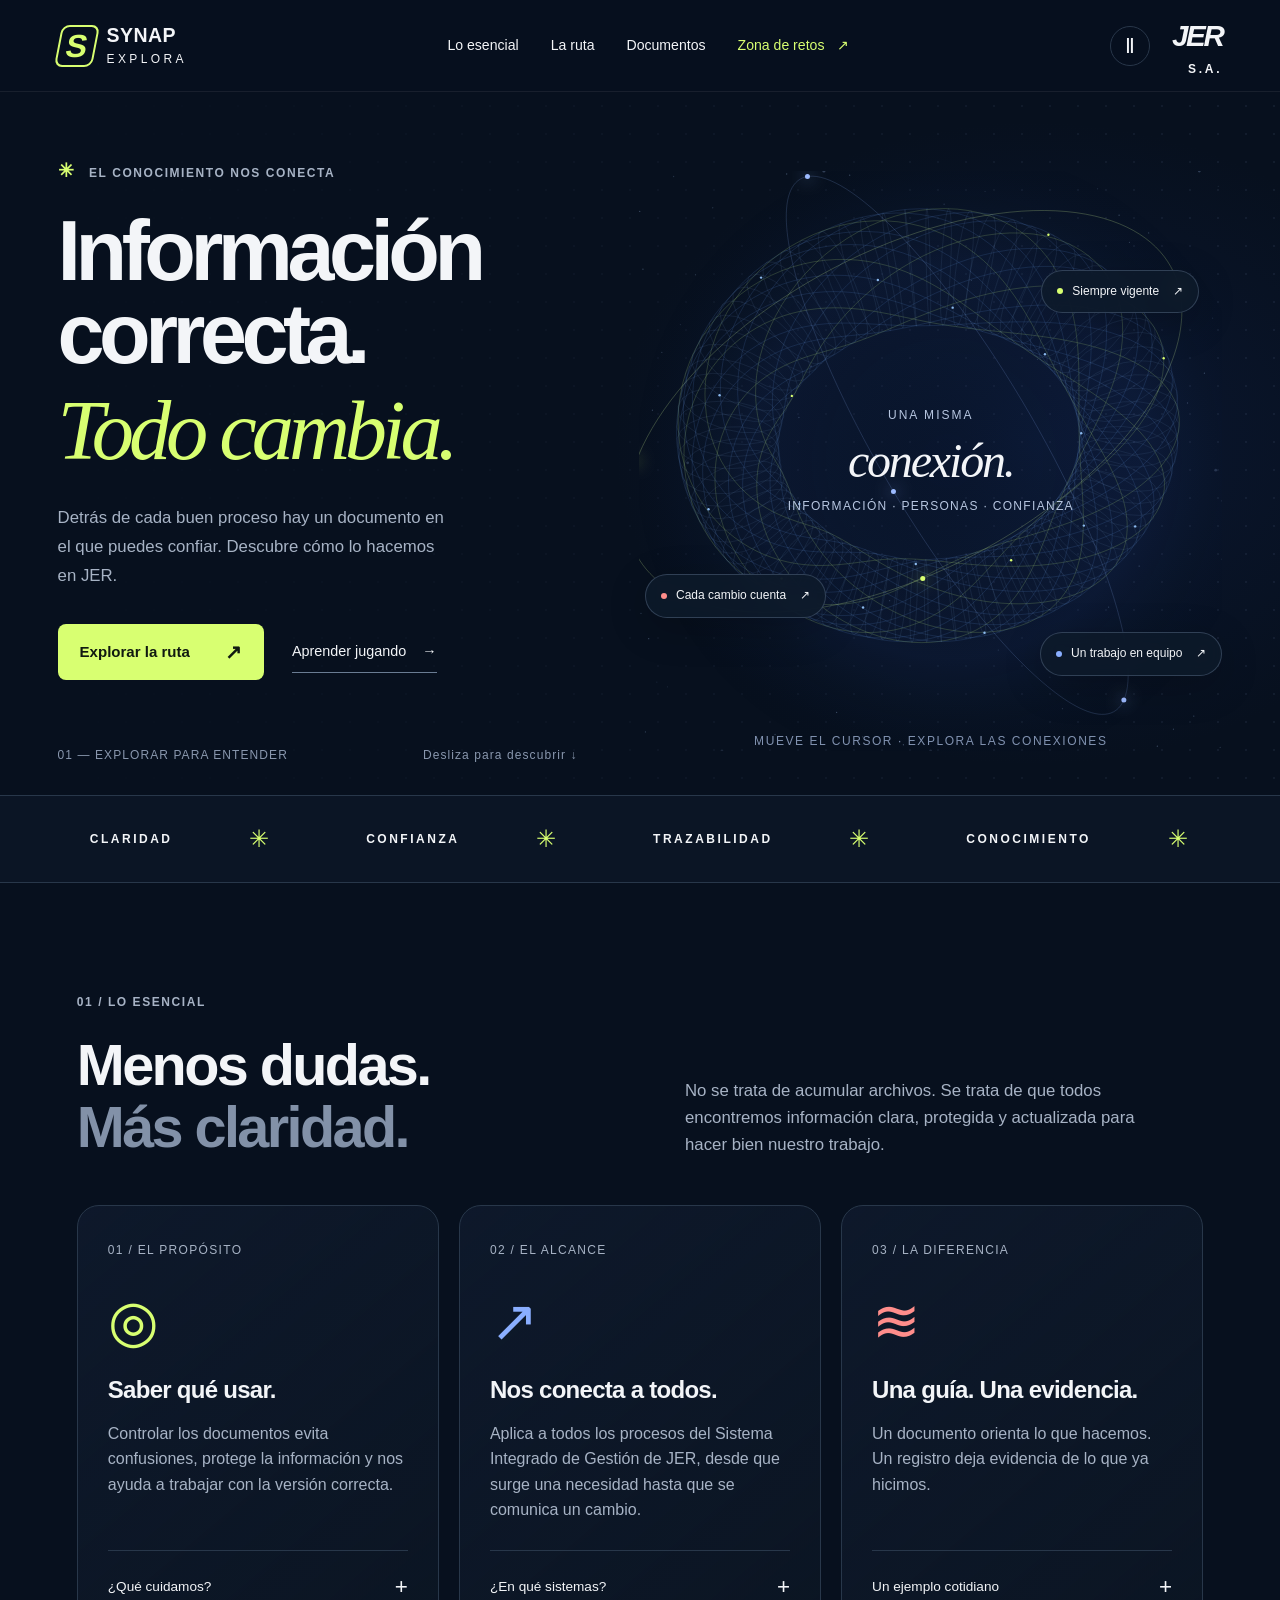
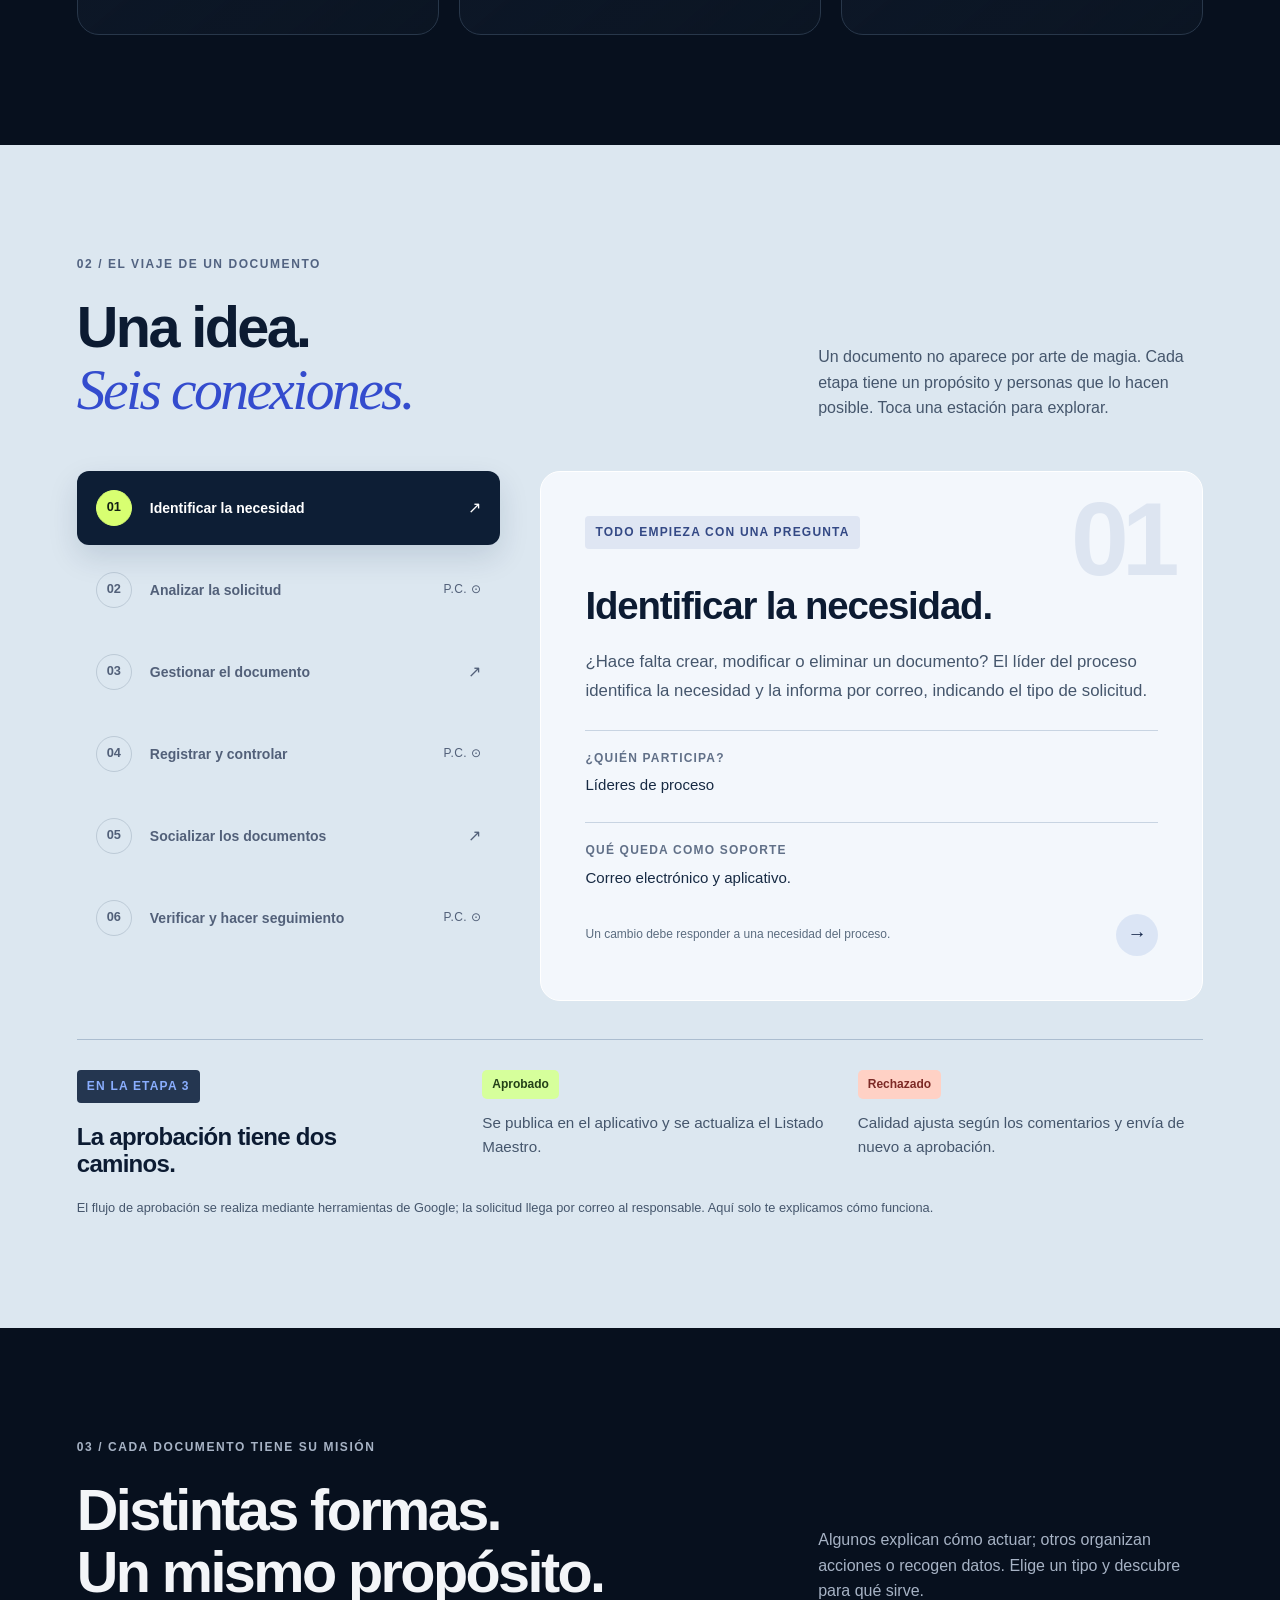
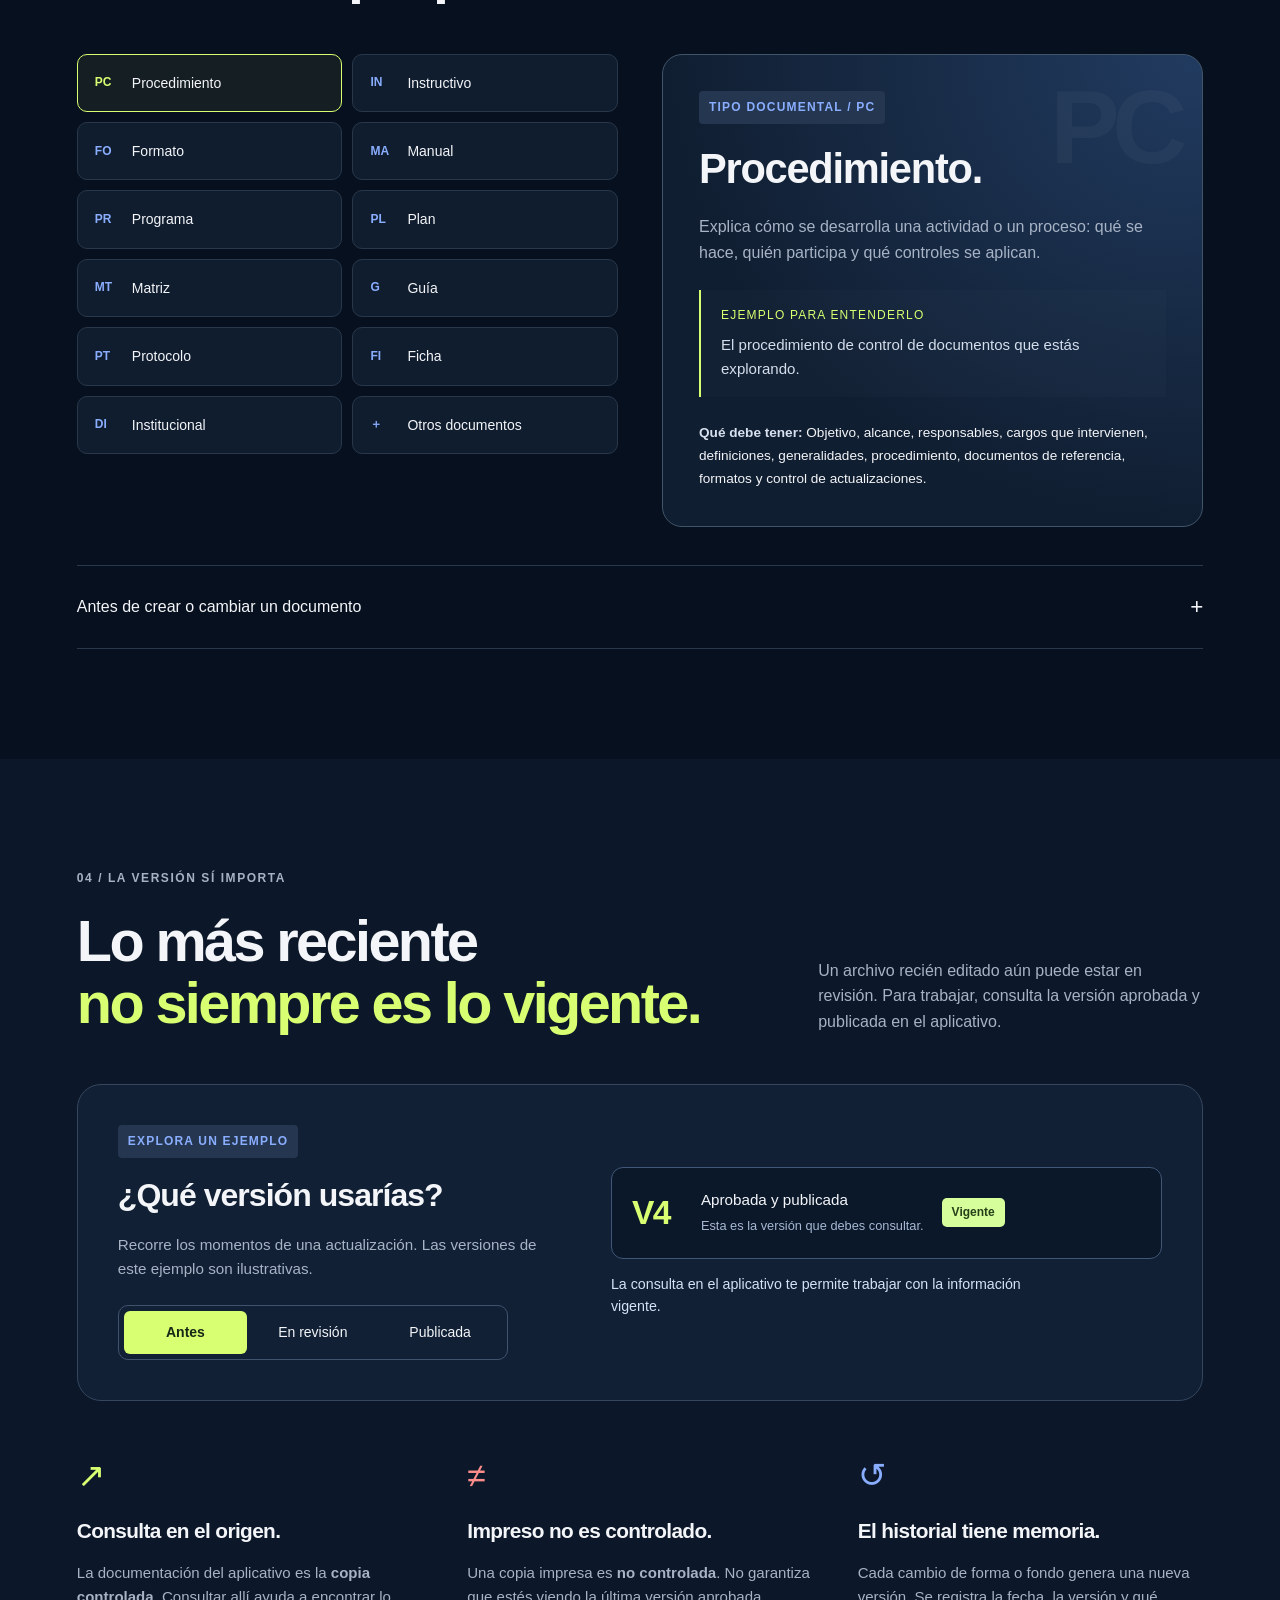
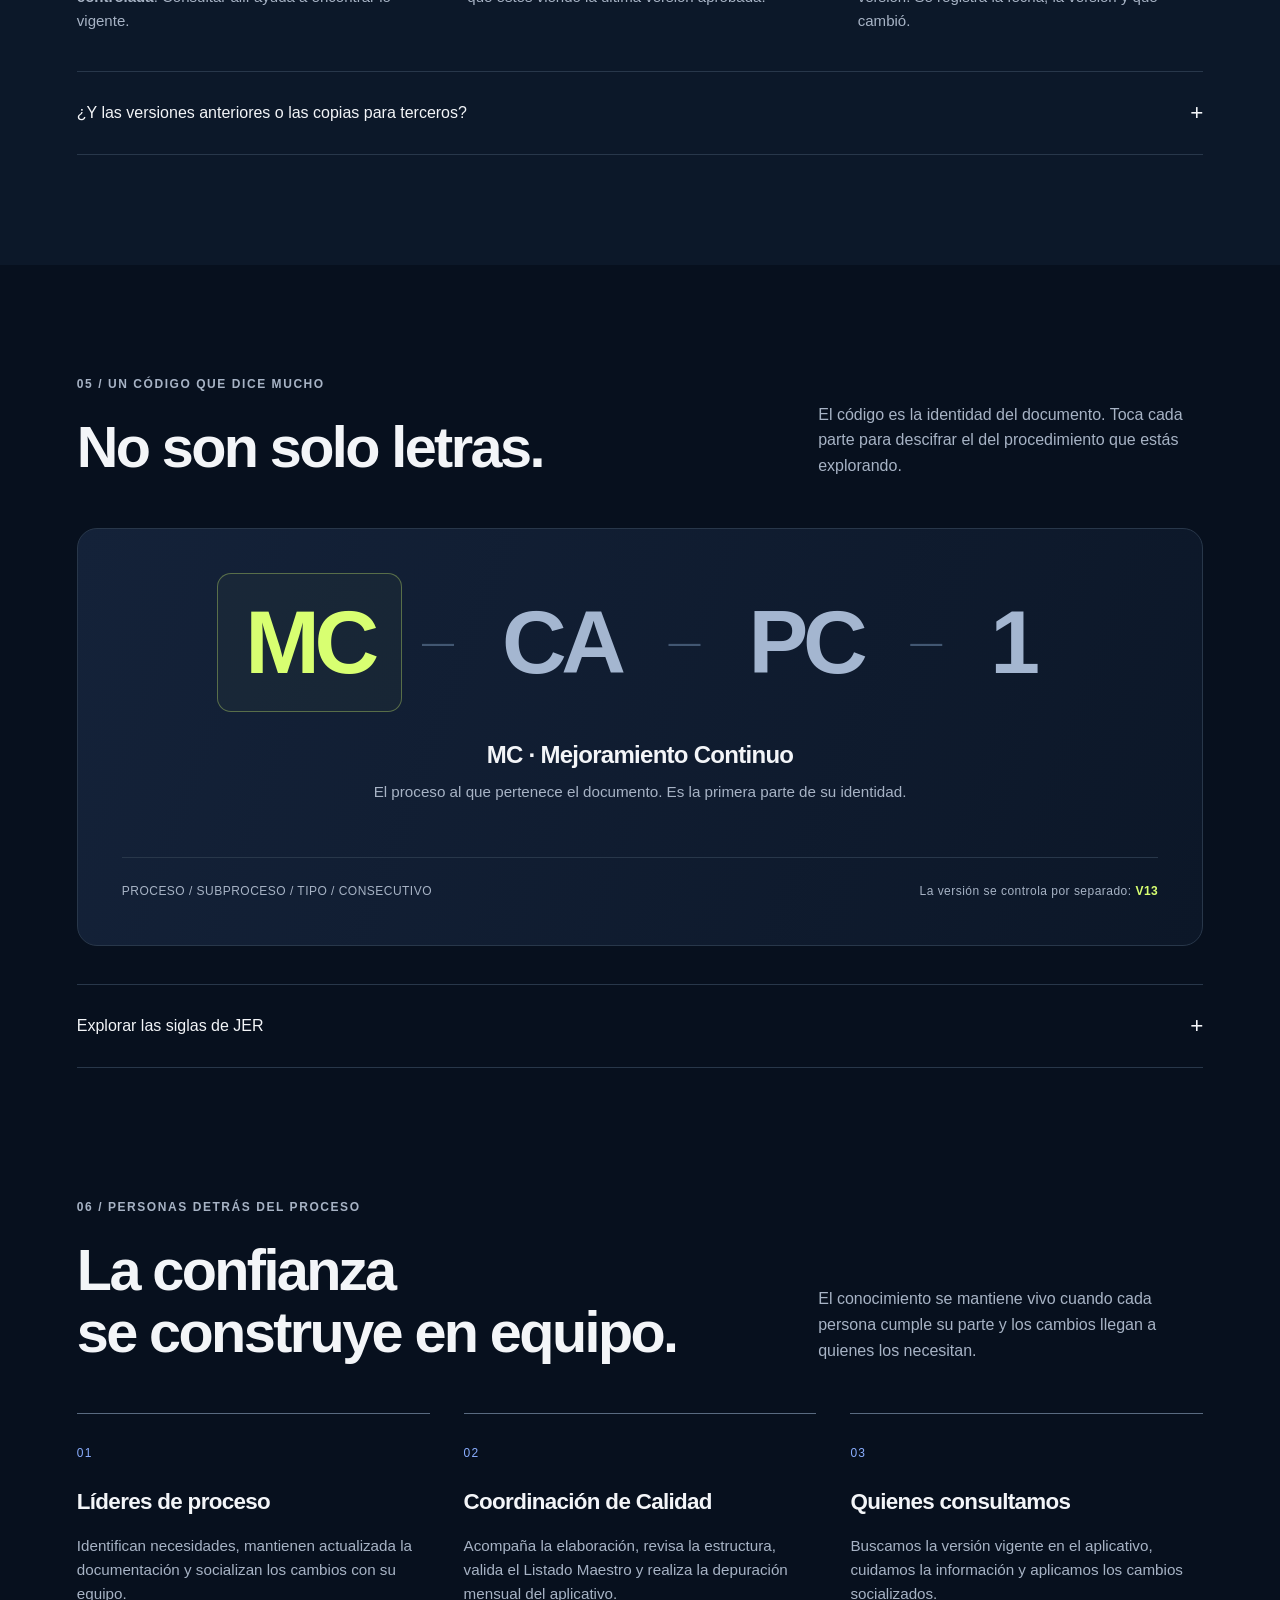
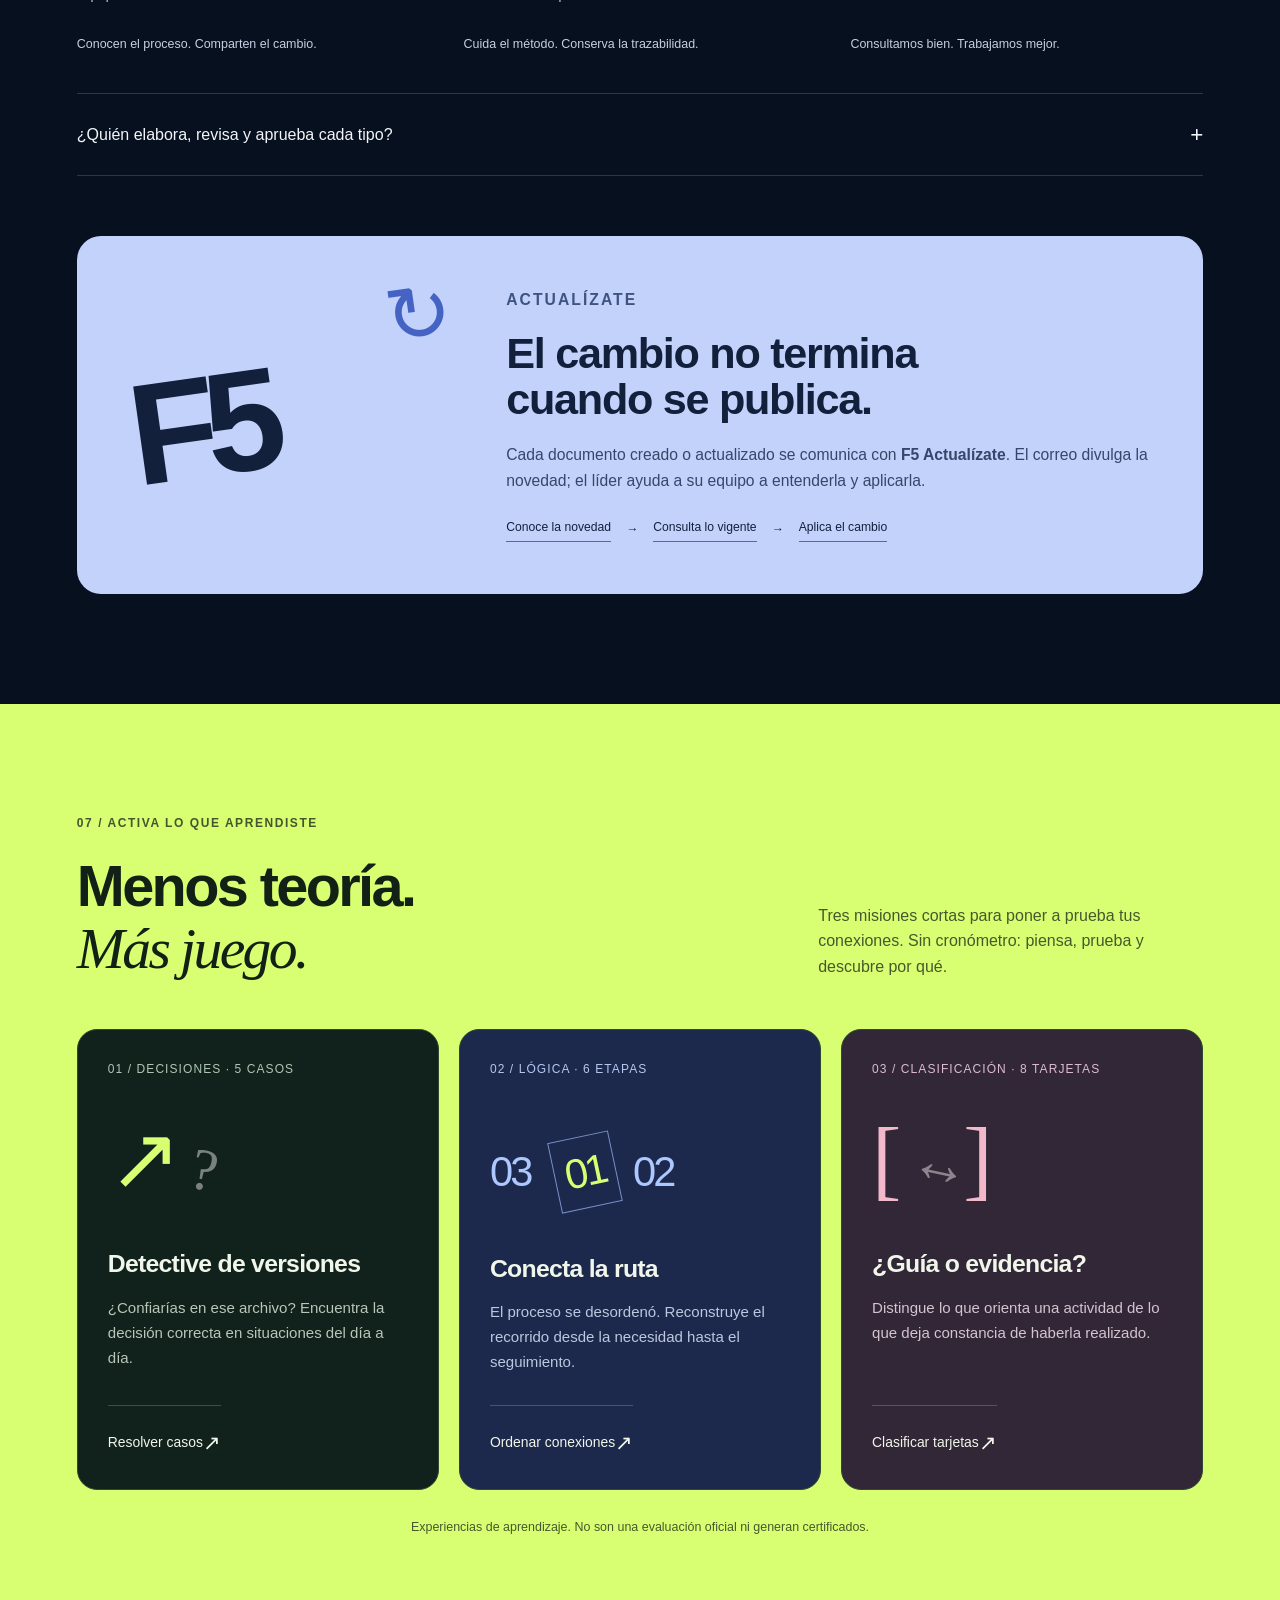
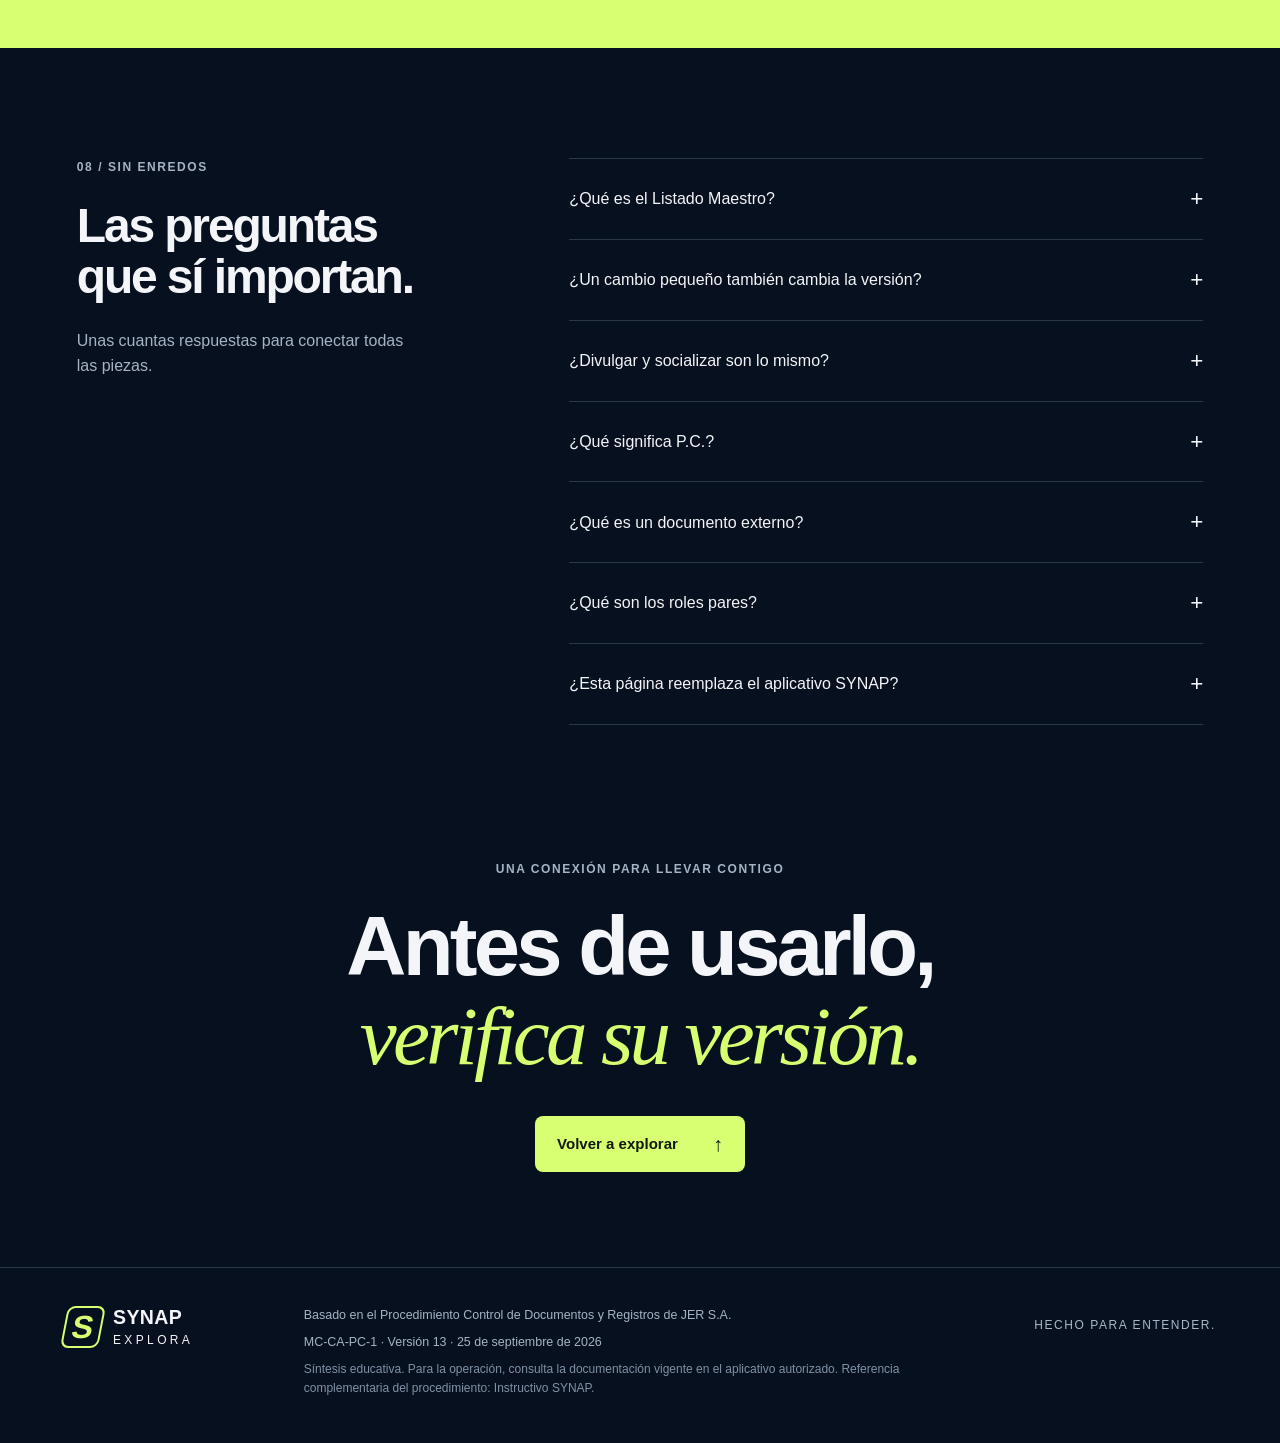
==== index.html @ bc0c5a50 "Add files via upload" ====
<!doctype html>
<html lang="es">
<head>
<meta charset="utf-8"><meta name="viewport" content="width=device-width,initial-scale=1">
<title>SYNAP Explora · El conocimiento nos conecta</title>
<meta name="description" content="Descubre cómo JER cuida sus documentos: una experiencia interactiva con la ruta documental, ejemplos y retos para aprender jugando.">
<meta name="theme-color" content="#07101e">
<link rel="icon" href="data:image/svg+xml,%3Csvg xmlns='http://www.w3.org/2000/svg' viewBox='0 0 64 64'%3E%3Crect width='64' height='64' rx='16' fill='%2307101e'/%3E%3Cpath d='M45 18H25l-8 14h22L29 47H16' fill='none' stroke='%23d8ff71' stroke-width='7'/%3E%3C/svg%3E">
<link rel="stylesheet" href="assets/style.css">
<script defer src="assets/content.js"></script><script defer src="assets/app.js"></script>
</head>
<body>
<a class="skip" href="#esencial">Saltar al contenido</a>
<div class="reading-progress" aria-hidden="true"><i id="read-progress"></i></div>
<header class="header"><a class="brand" href="#inicio" aria-label="SYNAP Explora, inicio"><span class="brand-symbol">S</span><span>SYNAP<span class="brand-sub">EXPLORA</span></span></a>
<nav id="main-nav" aria-label="Navegación principal"><a href="#esencial">Lo esencial</a><a href="#ruta">La ruta</a><a href="#documentos">Documentos</a><a href="#retos">Zona de retos <span>↗</span></a></nav>
<div class="header-actions"><button id="motion-toggle" class="icon-button" aria-pressed="false" aria-label="Pausar animaciones" title="Pausar animaciones">Ⅱ</button><button class="menu-button" id="menu-toggle" aria-expanded="false" aria-controls="main-nav">Menú <span>☰</span></button><span class="jer-word">JER<span>S.A.</span></span></div></header>
<main>
<section class="hero" id="inicio" aria-labelledby="hero-title">
<div class="hero-noise" aria-hidden="true"></div>
<div class="hero-copy"><p class="eyebrow"><span class="tiny-cross">✳</span> EL CONOCIMIENTO NOS CONECTA</p>
<h1 id="hero-title">Información<br>correcta.<br><span>Todo cambia.</span></h1>
<p class="hero-description">Detrás de cada buen proceso hay un documento en el que puedes confiar. Descubre cómo lo hacemos en JER.</p>
<div class="hero-buttons"><a class="button lime" href="#ruta">Explorar la ruta <span>↗</span></a><a class="text-link" href="#retos">Aprender jugando <span>→</span></a></div>
<div class="hero-footnote"><span>01 — EXPLORAR PARA ENTENDER</span><span>Desliza para descubrir ↓</span></div></div>
<div class="universe" id="universe"><canvas id="universe-canvas" aria-hidden="true"></canvas><div class="universe-center" aria-hidden="true"><span>UNA MISMA</span><strong>conexión.</strong><span>INFORMACIÓN · PERSONAS · CONFIANZA</span></div><a class="orb-label orb-one" href="#reglas"><span class="orb-dot"></span>Siempre vigente <span>↗</span></a><a class="orb-label orb-two" href="#ruta"><span class="orb-dot coral"></span>Cada cambio cuenta <span>↗</span></a><a class="orb-label orb-three" href="#roles"><span class="orb-dot blue"></span>Un trabajo en equipo <span>↗</span></a><p class="universe-hint">MUEVE EL CURSOR · EXPLORA LAS CONEXIONES</p></div>
</section>
<div class="principles-strip"><span>CLARIDAD <b>✳</b></span><span>CONFIANZA <b>✳</b></span><span>TRAZABILIDAD <b>✳</b></span><span>CONOCIMIENTO <b>✳</b></span></div>
<section id="esencial" class="section essential">
<div class="section-heading reveal"><p class="eyebrow">01 / LO ESENCIAL</p><h2>Menos dudas.<br><span class="muted">Más claridad.</span></h2><p>No se trata de acumular archivos. Se trata de que todos encontremos información clara, protegida y actualizada para hacer bien nuestro trabajo.</p></div>
<div class="essential-grid">
<article class="info-card reveal"><span class="card-index">01 / EL PROPÓSITO</span><div class="line-icon" aria-hidden="true">◎</div><h3>Saber qué usar.</h3><p>Controlar los documentos evita confusiones, protege la información y nos ayuda a trabajar con la versión correcta.</p><details><summary>¿Qué cuidamos? <span>+</span></summary><p>Que los documentos sean legibles, identificables y estén disponibles para quien los necesita. También su integridad y confidencialidad.</p></details></article>
<article class="info-card reveal"><span class="card-index">02 / EL ALCANCE</span><div class="line-icon blue-text" aria-hidden="true">↗</div><h3>Nos conecta a todos.</h3><p>Aplica a todos los procesos del Sistema Integrado de Gestión de JER, desde que surge una necesidad hasta que se comunica un cambio.</p><details><summary>¿En qué sistemas? <span>+</span></summary><p>Calidad, Seguridad y Salud en el Trabajo, Ambiental, SIGE y LAFT. Los documentos internos y externos también requieren control.</p></details></article>
<article class="info-card reveal"><span class="card-index">03 / LA DIFERENCIA</span><div class="line-icon coral-text" aria-hidden="true">≋</div><h3>Una guía. Una evidencia.</h3><p>Un documento orienta lo que hacemos. Un registro deja evidencia de lo que ya hicimos.</p><details><summary>Un ejemplo cotidiano <span>+</span></summary><p>Un formato de asistencia vacío permite registrar datos. Una vez diligenciado, se convierte en un registro de quiénes participaron.</p></details></article>
</div></section>
<section id="ruta" class="section route-section">
<div class="section-top reveal"><div><p class="eyebrow">02 / EL VIAJE DE UN DOCUMENTO</p><h2>Una idea.<br><em>Seis conexiones.</em></h2></div><p>Un documento no aparece por arte de magia. Cada etapa tiene un propósito y personas que lo hacen posible. Toca una estación para explorar.</p></div>
<div class="route-layout reveal"><div class="route-stations" id="route-stations" role="tablist" aria-label="Etapas de la ruta documental" aria-orientation="vertical"></div><article class="route-detail" id="route-detail" role="tabpanel" tabindex="0"></article></div>
<div class="approval-note reveal"><span class="small-tag">EN LA ETAPA 3</span><h3>La aprobación tiene dos caminos.</h3><div class="approval-columns"><div><span class="status good">Aprobado</span><p>Se publica en el aplicativo y se actualiza el Listado Maestro.</p></div><div><span class="status warm">Rechazado</span><p>Calidad ajusta según los comentarios y envía de nuevo a aprobación.</p></div></div><p class="fineprint">El flujo de aprobación se realiza mediante herramientas de Google; la solicitud llega por correo al responsable. Aquí solo te explicamos cómo funciona.</p></div>
</section>
<section id="documentos" class="section types-section">
<div class="section-top reveal"><div><p class="eyebrow">03 / CADA DOCUMENTO TIENE SU MISIÓN</p><h2>Distintas formas.<br>Un mismo propósito.</h2></div><p>Algunos explican cómo actuar; otros organizan acciones o recogen datos. Elige un tipo y descubre para qué sirve.</p></div>
<div class="type-explorer reveal"><div class="type-tabs" id="type-tabs" role="tablist" aria-label="Tipos de documentos"></div><article class="type-content" id="type-content" role="tabpanel" tabindex="0"></article></div>
<details class="wide-details reveal"><summary>Antes de crear o cambiar un documento <span>+</span></summary><div class="details-grid"><div><h3>¿Hay una necesidad real?</h3><p>Puede surgir de auditorías, autogestión, problemas repetitivos, cambios legales, rediseños de procesos o propuestas de los responsables.</p></div><div><h3>Que aporte y se entienda.</h3><p>Debe apoyar la misión de JER, aportar valor y evitar duplicar información. Se usa la plantilla vigente, lenguaje claro, estilo uniforme y redacción impersonal en tercera persona.</p></div></div></details>
</section>
<section id="reglas" class="section rules-section">
<div class="section-top reveal"><div><p class="eyebrow">04 / LA VERSIÓN SÍ IMPORTA</p><h2>Lo más reciente<br><span class="lime-text">no siempre es lo vigente.</span></h2></div><p>Un archivo recién editado aún puede estar en revisión. Para trabajar, consulta la versión aprobada y publicada en el aplicativo.</p></div>
<div class="version-playground reveal"><div><span class="small-tag">EXPLORA UN EJEMPLO</span><h3>¿Qué versión usarías?</h3><p>Recorre los momentos de una actualización. Las versiones de este ejemplo son ilustrativas.</p><div class="segmented" role="group" aria-label="Momentos de una actualización"><button data-version="0" aria-pressed="true">Antes</button><button data-version="1" aria-pressed="false">En revisión</button><button data-version="2" aria-pressed="false">Publicada</button></div></div><div id="version-scene" class="version-scene" aria-live="polite"></div></div>
<div class="rule-cards reveal"><article><span class="rule-symbol lime-text">↗</span><h3>Consulta en el origen.</h3><p>La documentación del aplicativo es la <strong>copia controlada</strong>. Consultar allí ayuda a encontrar lo vigente.</p></article><article><span class="rule-symbol coral-text">≠</span><h3>Impreso no es controlado.</h3><p>Una copia impresa es <strong>no controlada</strong>. No garantiza que estés viendo la última versión aprobada.</p></article><article><span class="rule-symbol blue-text">↺</span><h3>El historial tiene memoria.</h3><p>Cada cambio de forma o fondo genera una nueva versión. Se registra la fecha, la versión y qué cambió.</p></article></div>
<details class="wide-details reveal"><summary>¿Y las versiones anteriores o las copias para terceros? <span>+</span></summary><div class="details-grid"><div><h3>Conservar no significa usar.</h3><p>Las versiones obsoletas se retiran de la consulta habitual. El procedimiento contempla su archivo para consulta histórica o su eliminación del SIGE según corresponda; no deben usarse para ejecutar actividades.</p></div><div><h3>La información también se protege.</h3><p>Se debe evitar guardar copias sueltas o reenviarlas por correo. La entrega de copias impresas a terceros requiere autorización de la Dirección Administrativa y/o Gerencia y un soporte escrito o por correo.</p></div></div></details>
</section>
<section class="section code-section" id="codigo"><div class="section-top reveal"><div><p class="eyebrow">05 / UN CÓDIGO QUE DICE MUCHO</p><h2>No son solo letras.</h2></div><p>El código es la identidad del documento. Toca cada parte para descifrar el del procedimiento que estás explorando.</p></div><div class="code-decoder reveal"><div class="code-parts" role="group" aria-label="Partes del código MC-CA-PC-1"><button data-code="0" aria-pressed="true">MC</button><span>—</span><button data-code="1" aria-pressed="false">CA</button><span>—</span><button data-code="2" aria-pressed="false">PC</button><span>—</span><button data-code="3" aria-pressed="false">1</button></div><div id="code-explanation" aria-live="polite"></div><div class="code-bottom"><span>PROCESO / SUBPROCESO / TIPO / CONSECUTIVO</span><span>La versión se controla por separado: <b>V13</b></span></div></div><details class="wide-details reveal"><summary>Explorar las siglas de JER <span>+</span></summary><div id="acronyms" class="acronym-grid"></div></details></section>
<section id="roles" class="section people-section"><div class="section-top reveal"><div><p class="eyebrow">06 / PERSONAS DETRÁS DEL PROCESO</p><h2>La confianza<br>se construye en equipo.</h2></div><p>El conocimiento se mantiene vivo cuando cada persona cumple su parte y los cambios llegan a quienes los necesitan.</p></div><div class="people-grid reveal"><article><span class="role-number">01</span><h3>Líderes de proceso</h3><p>Identifican necesidades, mantienen actualizada la documentación y socializan los cambios con su equipo.</p><span class="role-line">Conocen el proceso. Comparten el cambio.</span></article><article><span class="role-number">02</span><h3>Coordinación de Calidad</h3><p>Acompaña la elaboración, revisa la estructura, valida el Listado Maestro y realiza la depuración mensual del aplicativo.</p><span class="role-line">Cuida el método. Conserva la trazabilidad.</span></article><article><span class="role-number">03</span><h3>Quienes consultamos</h3><p>Buscamos la versión vigente en el aplicativo, cuidamos la información y aplicamos los cambios socializados.</p><span class="role-line">Consultamos bien. Trabajamos mejor.</span></article></div><details class="wide-details reveal"><summary>¿Quién elabora, revisa y aprueba cada tipo? <span>+</span></summary><div class="table-wrap"><table><caption>Resumen del Anexo 1 del procedimiento V13</caption><thead><tr><th>Documentos</th><th>Elabora</th><th>Revisa</th><th>Aprueba</th></tr></thead><tbody><tr><th>Institucionales y políticas</th><td>Gerencia / Directores</td><td>Directores / Coordinación de Calidad</td><td>Gerente Regional / Representante Legal</td></tr><tr><th>Manuales</th><td>Responsables del proceso / Perfiles asistenciales / Coordinaciones</td><td>Coordinación de Calidad</td><td>Director del proceso</td></tr><tr><th>Procedimientos, programas, instructivos, matrices, planes, guías, fichas y formatos</th><td>Responsables del proceso / Perfiles asistenciales / Coordinaciones</td><td>Coordinación de Calidad</td><td>Directores / Coordinaciones</td></tr></tbody></table></div></details>
<div class="f5-panel reveal"><div class="f5-mark" aria-hidden="true">F5<span>↻</span></div><div><p class="eyebrow">ACTUALÍZATE</p><h3>El cambio no termina<br>cuando se publica.</h3><p>Cada documento creado o actualizado se comunica con <strong>F5 Actualízate</strong>. El correo divulga la novedad; el líder ayuda a su equipo a entenderla y aplicarla.</p><div class="f5-steps"><span>Conoce la novedad</span><b>→</b><span>Consulta lo vigente</span><b>→</b><span>Aplica el cambio</span></div></div></div></section>
<section id="retos" class="section games-section"><div class="section-top reveal"><div><p class="eyebrow">07 / ACTIVA LO QUE APRENDISTE</p><h2>Menos teoría.<br><em>Más juego.</em></h2></div><p>Tres misiones cortas para poner a prueba tus conexiones. Sin cronómetro: piensa, prueba y descubre por qué.</p></div><div class="games-grid reveal"><button class="game-card" data-game="cases"><span class="game-meta">01 / DECISIONES · 5 CASOS</span><div class="game-glyph" aria-hidden="true">↗<span>?</span></div><h3>Detective de versiones</h3><p>¿Confiarías en ese archivo? Encuentra la decisión correcta en situaciones del día a día.</p><span class="game-cta">Resolver casos <b>↗</b></span></button><button class="game-card" data-game="order"><span class="game-meta">02 / LÓGICA · 6 ETAPAS</span><div class="game-glyph order-glyph" aria-hidden="true">03 <span>01</span> 02</div><h3>Conecta la ruta</h3><p>El proceso se desordenó. Reconstruye el recorrido desde la necesidad hasta el seguimiento.</p><span class="game-cta">Ordenar conexiones <b>↗</b></span></button><button class="game-card" data-game="sort"><span class="game-meta">03 / CLASIFICACIÓN · 8 TARJETAS</span><div class="game-glyph" aria-hidden="true">[<span>↔</span>]</div><h3>¿Guía o evidencia?</h3><p>Distingue lo que orienta una actividad de lo que deja constancia de haberla realizado.</p><span class="game-cta">Clasificar tarjetas <b>↗</b></span></button></div><p class="game-disclaimer">Experiencias de aprendizaje. No son una evaluación oficial ni generan certificados.</p></section>
<section id="dudas" class="section faq-section"><div class="faq-intro reveal"><p class="eyebrow">08 / SIN ENREDOS</p><h2>Las preguntas<br>que sí importan.</h2><p>Unas cuantas respuestas para conectar todas las piezas.</p></div><div class="faq-list reveal"><details><summary>¿Qué es el Listado Maestro? <span>+</span></summary><p>Es el registro oficial que permite identificar y controlar los documentos internos y externos. Ayuda a comprobar que estén vigentes, disponibles y protegidos. El formato asociado es MC-CA-FO-1, Listado Maestro de Documentos Internos.</p></details><details><summary>¿Un cambio pequeño también cambia la versión? <span>+</span></summary><p>Sí. El procedimiento contempla cualquier modificación de forma o fondo, incluidos objetivo, alcance, actividades, políticas, normativa y documentos o registros asociados. Los cambios deben quedar en el historial.</p></details><details><summary>¿Divulgar y socializar son lo mismo? <span>+</span></summary><p>Divulgar es hacer llegar la información. Socializar es interactuar para que las personas la comprendan, la apropien y la apliquen. El correo F5 informa; la socialización permite entender el cambio.</p></details><details><summary>¿Qué significa P.C.? <span>+</span></summary><p>En la ruta significa punto de control: una etapa donde se aplican medidas para prevenir o reducir riesgos. En un código documental, las letras PC identifican el tipo Procedimiento. El contexto hace la diferencia.</p></details><details><summary>¿Qué es un documento externo? <span>+</span></summary><p>Es información que proviene, por ejemplo, de clientes, proveedores u organismos de normalización e investigación y que aplica al sistema de gestión. También necesita identificación y control.</p></details><details><summary>¿Qué son los roles pares? <span>+</span></summary><p>Son cargos que pueden asumir responsabilidades durante una ausencia temporal o incidental del responsable, porque previamente han recibido capacitación y entrenamiento.</p></details><details><summary>¿Esta página reemplaza el aplicativo SYNAP? <span>+</span></summary><p>No. Es una experiencia informativa del procedimiento. La consulta de documentos oficiales vigentes y las gestiones se realizan en el aplicativo autorizado de la empresa.</p></details></div></section>
<section class="closing section reveal"><p class="eyebrow">UNA CONEXIÓN PARA LLEVAR CONTIGO</p><h2>Antes de usarlo,<br><span>verifica su versión.</span></h2><a class="button lime" href="#inicio">Volver a explorar <span>↑</span></a></section>
</main>
<footer><a class="brand" href="#inicio"><span class="brand-symbol">S</span><span>SYNAP<span class="brand-sub">EXPLORA</span></span></a><div><p>Basado en el Procedimiento Control de Documentos y Registros de JER S.A.</p><p>MC-CA-PC-1 · Versión 13 · 25 de septiembre de 2026</p><p class="fineprint">Síntesis educativa. Para la operación, consulta la documentación vigente en el aplicativo autorizado. Referencia complementaria del procedimiento: Instructivo SYNAP.</p></div><span class="footer-label">HECHO PARA ENTENDER.</span></footer>
<dialog id="game-dialog" aria-labelledby="game-title"><div class="dialog-top"><span class="eyebrow">SYNAP / ZONA DE RETOS</span><button id="close-game" class="icon-button" aria-label="Cerrar juego">×</button></div><div id="game-content"></div></dialog>
<div id="confetti" aria-hidden="true"></div>
<noscript><div class="noscript">Activa JavaScript para explorar las etapas, los tipos documentales y los juegos. El resto del contenido informativo está disponible en esta página.</div></noscript>
</body></html>
---- assets/style.css ----
:root{--bg:#07101e;--panel:#0e1a2c;--panel2:#132138;--line:#28374a;--text:#f3f5f8;--muted:#a7b3c5;--lime:#d8ff71;--blue:#8aaeff;--coral:#ff8d8b;--radius:22px;font-family:Arial,Helvetica,sans-serif;color-scheme:dark;font-size:16px}*{box-sizing:border-box}html{scroll-behavior:smooth;scroll-padding-top:110px}body{margin:0;background:var(--bg);color:var(--text);line-height:1.6}body.modal-open{overflow:hidden}button,a,input{touch-action:manipulation}button,a,summary{-webkit-tap-highlight-color:transparent}a{color:inherit;text-decoration:none}button{font:inherit;color:inherit;cursor:pointer}button:disabled{cursor:default}button{border:0}a:focus-visible,button:focus-visible,summary:focus-visible,[tabindex]:focus-visible{outline:3px solid var(--lime);outline-offset:5px}p,h1,h2,h3{margin:0}p{color:var(--muted)}h1,h2,h3{line-height:1.07;letter-spacing:-.045em;font-weight:650}h2{font-size:clamp(2.4rem,4.5vw,4.65rem)}h3{font-size:1.5rem;letter-spacing:-.03em}em{font-family:Georgia,serif;font-weight:400}::selection{background:var(--lime);color:var(--bg)}.skip{position:fixed;top:-100px;left:20px;background:var(--lime);color:var(--bg);padding:12px 24px;z-index:200}.skip:focus{top:20px}.reading-progress{position:fixed;top:0;left:0;height:3px;width:100%;z-index:100;background:transparent}.reading-progress i{display:block;background:var(--lime);height:100%;width:0}.header{position:sticky;top:0;z-index:50;display:flex;align-items:center;justify-content:space-between;height:92px;padding:0 4.5%;border-bottom:1px solid #ffffff12;background:#07101eee;backdrop-filter:blur(18px);gap:28px}.brand{display:flex;gap:11px;align-items:center;font-size:1.22rem;font-weight:800;line-height:1;letter-spacing:.02em}.brand-symbol{width:38px;height:42px;display:grid;place-items:center;font-weight:900;font-size:2rem;transform:skew(-11deg);color:var(--lime);border:2px solid var(--lime);border-radius:8px}.brand-sub{display:block;font-size:.75rem;font-weight:500;letter-spacing:.28em;margin-top:7px}.header nav{display:flex;gap:32px;font-size:.88rem}.header nav a{padding:10px 0;position:relative;white-space:nowrap}.header nav a:after{content:'';position:absolute;bottom:3px;left:0;width:0;height:1px;background:var(--lime);transition:width .25s}.header nav a:hover:after{width:100%}.header nav a:last-child{color:var(--lime)}.header nav a span{margin-left:9px}.header-actions{display:flex;gap:22px;align-items:center}.icon-button{width:40px;height:40px;border-radius:50%;border:1px solid var(--line);background:transparent;font-size:1.25rem;display:grid;place-items:center}.icon-button:hover{background:var(--panel2)}.jer-word{font-weight:900;font-style:italic;font-size:1.85rem;letter-spacing:-.08em}.jer-word span{display:block;font-size:.75rem;letter-spacing:.23em;text-align:right;font-style:normal}.menu-button{display:none;background:transparent}.hero{min-height:690px;position:relative;display:grid;grid-template-columns:1.05fr 1fr;align-items:center;overflow:hidden;padding:65px 4.5% 30px;isolation:isolate}.hero:before{content:'';position:absolute;right:-10%;top:0;width:65%;height:100%;background:radial-gradient(ellipse at 55% 50%,#152b6744,transparent 65%);z-index:-1}.hero-noise{position:absolute;inset:0;opacity:.13;background-image:radial-gradient(#607296 1px,transparent 1px);background-size:28px 28px;mask-image:linear-gradient(90deg,transparent,#000);pointer-events:none}.hero-copy{position:relative;z-index:2;padding-right:8px}.eyebrow{font-size:.75rem;font-weight:700;letter-spacing:.13em;line-height:1.5;color:var(--muted);margin-bottom:24px}.tiny-cross{font-size:1.2rem;color:var(--lime);margin-right:9px}.hero h1{font-size:clamp(3.5rem,6.6vw,7rem);line-height:.99;letter-spacing:-.065em}.hero h1>span{display:block;color:var(--lime);font-family:Georgia,serif;font-weight:400;font-style:italic;letter-spacing:-.06em;margin-top:12px}.hero-description{max-width:390px;margin-top:30px;font-size:1.05rem;line-height:1.75}.hero-buttons{display:flex;gap:28px;align-items:center;margin-top:33px}.button{padding:16px 22px;display:inline-flex;gap:35px;justify-content:space-between;align-items:center;font-size:.94rem;border-radius:8px;font-weight:700;transition:transform .25s,background .25s}.button:hover{transform:translateY(-3px)}.lime{background:var(--lime);color:#101910}.button span{font-size:1.25rem;line-height:1}.text-link{font-size:.9rem;border-bottom:1px solid #6a7c93;padding:9px 0}.text-link span{margin-left:12px}.hero-footnote{display:flex;justify-content:space-between;gap:20px;font-size:.75rem;letter-spacing:.09em;color:#8997ae;margin-top:66px;max-width:520px}.universe{height:580px;position:relative;min-width:0;margin-left:-15px;isolation:isolate}.universe canvas{width:100%;height:100%;display:block;position:absolute;inset:0;z-index:-1}.universe-center{position:absolute;left:50%;top:50%;transform:translate(-50%,-50%);text-align:center;pointer-events:none;white-space:nowrap}.universe-center>span{display:block;color:#b7c6e0;font-size:.75rem;letter-spacing:.17em}.universe-center strong{font-family:Georgia,serif;display:block;font-size:3rem;font-style:italic;font-weight:400;letter-spacing:-.045em;line-height:1.5}.universe-center>span:last-child{font-size:.75rem;letter-spacing:.11em}.orb-label{position:absolute;border:1px solid #52647c88;border-radius:40px;background:#0d1a2add;padding:11px 15px;display:flex;gap:9px;align-items:center;font-size:.75rem;box-shadow:0 10px 40px #0003;animation:float 6s ease-in-out infinite;backdrop-filter:blur(8px);transition:border-color .2s}.orb-label:hover{border-color:var(--lime)}.orb-label>span:last-child{margin-left:5px}.orb-one{top:17%;right:4%}.orb-two{bottom:23%;left:1%;animation-delay:-2s}.orb-three{bottom:13%;right:0;animation-delay:-4s}.orb-dot{width:6px;height:6px;border-radius:50%;background:var(--lime)}.coral{background:var(--coral)}.blue{background:var(--blue)}.universe-hint{position:absolute;bottom:0;width:100%;text-align:center;font-size:.75rem;letter-spacing:.13em;color:#8192b0}.principles-strip{display:flex;justify-content:space-around;gap:30px;padding:24px 4.5%;border-top:1px solid var(--line);border-bottom:1px solid var(--line);background:#0b1525;overflow:hidden}.principles-strip>span{white-space:nowrap;display:flex;align-items:center;gap:clamp(30px,6vw,100px);font-size:.75rem;font-weight:700;letter-spacing:.21em}.principles-strip b{color:var(--lime);font-size:1.5rem;font-weight:400}.section{padding:110px 6%;max-width:1600px;margin:0 auto}.section-heading{display:grid;grid-template-columns:1fr 1fr;gap:0 90px;align-items:end;margin-bottom:46px}.section-heading>.eyebrow{grid-column:1/-1}.section-heading>p:last-child{max-width:490px;font-size:1.05rem}.muted{color:#8291a8}.section-top{display:flex;justify-content:space-between;gap:70px;align-items:end;margin-bottom:50px}.section-top>p{max-width:385px;font-size:1rem}.essential-grid{display:grid;grid-template-columns:repeat(3,1fr);gap:20px}.info-card{padding:30px;border:1px solid var(--line);background:linear-gradient(140deg,#15223977,#0b1523);border-radius:var(--radius);transition:transform .3s,border-color .3s}.info-card:hover{transform:translateY(-6px);border-color:#657a90}.card-index{font-size:.75rem;letter-spacing:.11em;color:var(--muted)}.line-icon{font-size:3.6rem;line-height:1.4;color:var(--lime);margin:20px 0 15px}.info-card h3{margin-bottom:18px}.info-card>p{font-size:1rem;min-height:105px}.info-card details{border-top:1px solid var(--line);margin-top:24px;padding-top:18px}.info-card summary{font-size:.85rem}.info-card details p{font-size:.9rem;padding-top:15px}.blue-text{color:var(--blue)!important}.coral-text{color:var(--coral)!important}.lime-text{color:var(--lime)!important}summary{display:flex;justify-content:space-between;gap:18px;align-items:center;cursor:pointer;list-style:none}summary::-webkit-details-marker{display:none}summary span{font-size:1.4rem;font-weight:400;transition:transform .2s}details[open]>summary span{transform:rotate(45deg)}.route-section{background:#dce7f0;color:#0c1b32;max-width:none}.route-section .section-top,.route-layout,.approval-note{max-width:1408px;margin-left:auto;margin-right:auto}.route-section p{color:#45566c}.route-section h2 em{color:#344cce}.route-section .eyebrow{color:#526381}.route-layout{display:grid;grid-template-columns:.78fr 1.22fr;gap:40px}.route-stations{display:flex;flex-direction:column;gap:8px}.station{width:100%;display:flex;gap:18px;align-items:center;text-align:left;padding:18px;background:transparent;border:1px solid transparent;border-radius:12px;color:#526079;transition:background .2s}.station:hover{background:#cad7e5}.station[aria-selected=true]{background:#0d1e35;color:white;box-shadow:0 12px 30px #0b254822}.station-num{font-size:.8rem;font-weight:700;border:1px solid #8d9daf66;display:grid;place-items:center;width:36px;height:36px;border-radius:50%;flex-shrink:0}.station[aria-selected=true] .station-num{background:var(--lime);color:#132014;border-color:var(--lime)}.station-label{flex:1;font-size:.98rem;font-weight:700}.station .pc-badge{font-size:.75rem;letter-spacing:.04em;white-space:nowrap}.route-detail{border-radius:20px;background:#f3f7fc;padding:44px;display:flex;flex-direction:column;position:relative;overflow:hidden;border:1px solid white;min-height:500px}.route-detail .step-counter{font-size:6.5rem;line-height:1;font-weight:800;letter-spacing:-.07em;color:#dde5f1;position:absolute;top:15px;right:30px}.route-detail .small-tag{position:relative;align-self:start;margin-bottom:36px;background:#dfe6f3;color:#344985}.route-detail h3{font-size:2.4rem;max-width:80%;position:relative;margin-bottom:22px}.route-detail .route-desc{font-size:1.05rem;line-height:1.7;max-width:570px;position:relative}.route-fact{border-top:1px solid #c8d4e2;padding-top:18px;margin-top:25px;display:grid;gap:5px}.route-fact strong{font-size:.75rem;letter-spacing:.1em;text-transform:uppercase;color:#617088}.route-fact p{font-size:.94rem;color:#172a43}.route-foot{display:flex;justify-content:space-between;align-items:center;gap:15px;margin-top:auto;padding-top:24px;font-size:.75rem;color:#5b6c7f}.route-foot button{background:#dbe5f5;color:#14264a;border-radius:50%;width:42px;height:42px;font-size:1.2rem}.small-tag{display:inline-block;font-size:.75rem;letter-spacing:.1em;font-weight:700;border-radius:4px;padding:7px 10px;background:#243650;color:var(--blue)}.approval-note{margin-top:38px;border-top:1px solid #abbdd0;padding-top:30px;display:grid;grid-template-columns:1fr 2fr;gap:20px 45px}.approval-note>.small-tag{justify-self:start;align-self:start;grid-row:1}.approval-note h3{grid-column:1;max-width:260px;line-height:1.15}.approval-columns{grid-column:2;grid-row:1/3;display:grid;grid-template-columns:1fr 1fr;gap:30px}.approval-columns p{font-size:.95rem;margin-top:12px}.status{display:inline-block;padding:5px 10px;font-size:.75rem;border-radius:5px;font-weight:700}.status.good{background:#d6ff9b;color:#244018}.status.warm{background:#ffd1c5;color:#7d2a26}.fineprint{font-size:.8rem;line-height:1.6}.approval-note>.fineprint{grid-column:1/-1}.type-explorer{display:grid;grid-template-columns:1fr 1fr;gap:44px}.type-tabs{display:grid;grid-template-columns:1fr 1fr;gap:10px;align-content:start}.type-tab{background:#101d2f;text-align:left;display:flex;align-items:center;gap:13px;padding:17px;border:1px solid var(--line);border-radius:10px;font-size:.92rem;transition:background .2s,transform .2s}.type-tab:hover{transform:translateY(-2px);background:#192d46}.type-tab span{font-size:.75rem;color:var(--blue);font-weight:700;min-width:24px}.type-tab[aria-selected=true]{border-color:var(--lime);background:#d8ff7110}.type-tab[aria-selected=true] span{color:var(--lime)}.type-content{padding:36px;border:1px solid #41556a;border-radius:20px;background:radial-gradient(ellipse at top right,#213b60,#101e31 70%);min-height:415px;position:relative;overflow:hidden}.type-big{font-size:6.5rem;font-weight:800;line-height:1;color:#ffffff0a;position:absolute;right:22px;top:20px;letter-spacing:-.07em}.type-content h3{font-size:2.6rem;margin:23px 0;position:relative}.type-content p{max-width:460px}.example{margin-top:24px;padding:16px 20px;border-left:2px solid var(--lime);background:#ffffff04}.example span{display:block;font-size:.75rem;letter-spacing:.1em;color:var(--lime);margin-bottom:8px}.example p{color:#d4deed;font-size:.94rem}.type-minimum{font-size:.85rem;line-height:1.7;margin-top:24px}.type-minimum strong{color:#d8e1ef}.wide-details{border-top:1px solid var(--line);border-bottom:1px solid var(--line);padding:23px 0;margin-top:38px}.wide-details>summary{font-size:1rem}.details-grid{display:grid;grid-template-columns:1fr 1fr;gap:40px;margin-top:28px;max-width:1000px}.details-grid h3{font-size:1.12rem;margin-bottom:15px;letter-spacing:-.02em}.details-grid p{font-size:.95rem}.rules-section{background:#0c1829;max-width:none}.rules-section>*{max-width:1408px;margin-left:auto;margin-right:auto}.version-playground{display:grid;grid-template-columns:.88fr 1.12fr;gap:60px;padding:40px;border:1px solid #35465e;border-radius:24px;background:#112035}.version-playground h3{font-size:2rem;margin:20px 0}.version-playground p{font-size:.95rem;max-width:440px}.segmented{display:flex;border:1px solid #40536d;gap:4px;border-radius:10px;padding:5px;max-width:390px;margin-top:24px}.segmented button{border-radius:6px;background:transparent;padding:10px 9px;flex:1;font-size:.8rem;white-space:nowrap}.segmented button[aria-pressed=true]{background:var(--lime);color:#172716;font-weight:700}.version-scene{display:flex;flex-direction:column;justify-content:center;gap:14px}.version-card{display:flex;align-items:center;gap:18px;border:1px solid #415777;border-radius:12px;padding:20px;background:#0b182a;animation:appear .4s ease}.version-card b{font-size:2.1rem;line-height:1;letter-spacing:-.05em;color:var(--lime);min-width:51px}.version-card strong{display:block;font-size:.95rem;font-weight:500}.version-card small{font-size:.8rem;color:#a7b8d3}.version-card.pending b{color:var(--coral)}.version-card.archived b{color:#8798af}.version-scene>p{color:#d4e2f4;font-size:.89rem}.rule-cards{display:grid;grid-template-columns:repeat(3,1fr);gap:45px;margin-top:48px}.rule-cards h3{margin:18px 0;font-size:1.3rem}.rule-cards p{font-size:.94rem}.rule-symbol{font-size:2.1rem}.code-decoder{border:1px solid var(--line);border-radius:20px;padding:44px;background:linear-gradient(110deg,#142239,#0c1728)}.code-parts{display:flex;justify-content:center;align-items:center;gap:20px}.code-parts>span{color:#425772;font-size:2rem}.code-parts button{font-size:clamp(2.5rem,7vw,6.5rem);font-weight:700;letter-spacing:-.06em;line-height:1.3;padding:10px 27px;background:transparent;border-radius:14px;border:1px solid transparent;color:#a4b6d0;transition:color .2s,background .2s,transform .2s}.code-parts button:hover{transform:translateY(-4px)}.code-parts button[aria-pressed=true]{color:var(--lime);border-color:#d8ff7155;background:#d8ff7108}#code-explanation{text-align:center;min-height:115px;margin-top:30px}#code-explanation h3{font-size:1.5rem;margin-bottom:12px}#code-explanation p{max-width:550px;margin:auto;font-size:.95rem}.code-bottom{border-top:1px solid var(--line);padding-top:24px;display:flex;justify-content:space-between;gap:20px;font-size:.75rem;color:var(--muted);letter-spacing:.04em}.code-bottom b{color:var(--lime)}.acronym-grid{display:grid;grid-template-columns:1fr 1fr;gap:40px;padding-top:25px}.acronym-grid h3{font-size:1.15rem;margin-bottom:18px}.acronym-grid dl{margin:0}.acronym-grid dl>div{display:flex;gap:14px;padding:9px 0;border-bottom:1px solid #28374a88;font-size:.87rem}.acronym-grid dt{min-width:40px;color:var(--lime)}.acronym-grid dd{margin:0;color:var(--muted)}.people-section{padding-top:20px}.people-grid{display:grid;grid-template-columns:repeat(3,1fr);gap:34px}.people-grid article{padding-top:25px;border-top:1px solid #596a80}.role-number{font-size:.75rem;letter-spacing:.1em;color:var(--blue)}.people-grid h3{margin:25px 0 20px;font-size:1.4rem}.people-grid p{font-size:.95rem}.role-line{display:block;font-size:.78rem;color:#c4d0e1;margin-top:28px}.table-wrap{overflow-x:auto;margin-top:25px}table{width:100%;border-collapse:collapse;text-align:left;font-size:.88rem;min-width:650px}caption{text-align:left;color:var(--muted);font-size:.8rem;margin-bottom:15px}th,td{border-bottom:1px solid var(--line);padding:16px;vertical-align:top}thead{background:#162640}td{color:var(--muted)}.f5-panel{display:grid;grid-template-columns:1fr 2fr;gap:55px;background:#c3d2fb;color:#12203c;border-radius:24px;padding:52px;margin-top:60px;overflow:hidden;position:relative}.f5-mark{font-size:9rem;font-weight:800;letter-spacing:-.09em;line-height:1;align-self:center;transform:rotate(-8deg);position:relative}.f5-mark span{position:absolute;right:0;top:-50px;font-weight:400;font-size:5rem;color:#4563c3;animation:spin 18s linear infinite}.f5-panel .eyebrow{color:#3e5380;margin-bottom:18px}.f5-panel h3{font-size:2.7rem;line-height:1.07;margin-bottom:20px}.f5-panel p{color:#344769;font-size:.98rem;max-width:650px}.f5-steps{display:flex;gap:15px;align-items:center;flex-wrap:wrap;margin-top:25px;font-size:.76rem}.f5-steps span{border-bottom:1px solid #536c9d;padding-bottom:4px}.games-section{background:var(--lime);color:#122016;max-width:none}.games-section>*{max-width:1408px;margin-left:auto;margin-right:auto}.games-section p{color:#46592c}.games-section .eyebrow{color:#45562d}.games-grid{display:grid;grid-template-columns:repeat(3,1fr);gap:20px}.game-card{text-align:left;background:#11211c;color:#f1f6ea;border:1px solid #304733;border-radius:20px;padding:30px;position:relative;overflow:hidden;transition:transform .3s,box-shadow .3s;display:flex;flex-direction:column}.game-card:hover{transform:translateY(-8px) rotate(-1deg);box-shadow:0 20px 30px #405c1933}.game-card:nth-child(2){background:#1c294c}.game-card:nth-child(3){background:#322737}.game-card .game-meta{font-size:.75rem;letter-spacing:.09em;color:#afc7b4}.game-card:nth-child(2) .game-meta{color:#b6c7f1}.game-card:nth-child(3) .game-meta{color:#debbd4}.game-glyph{font-size:5.5rem;letter-spacing:-.07em;line-height:1.5;color:var(--lime);padding:15px 0 25px;font-family:Georgia,serif}.game-glyph>span{display:inline-block;transform:rotate(12deg);margin-left:15px;font-size:3.7rem;color:#ffffff70}.order-glyph{font-family:Arial,sans-serif;font-size:2.6rem;padding-top:57px;line-height:1.5;padding-bottom:47px;color:#adc7ff}.order-glyph>span{font-size:2.6rem;color:var(--lime);transform:rotate(-12deg);border:1px solid #7890c8;padding:4px 10px;margin-right:8px}.game-card:nth-child(3) .game-glyph{color:#f2b9cb}.game-card h3{font-size:1.55rem;margin-bottom:18px}.game-card p{font-size:.94rem;color:#b8c7b8;line-height:1.65;flex:1}.game-card:nth-child(2) p{color:#bdc7df}.game-card:nth-child(3) p{color:#d6c3d0}.game-cta{border-top:1px solid #ffffff33;display:flex;justify-content:space-between;align-items:center;padding-top:20px;margin-top:30px;font-size:.87rem}.game-cta b{font-size:1.3rem;font-weight:400}.game-disclaimer{font-size:.78rem;text-align:center;margin-top:28px}.faq-section{display:grid;grid-template-columns:.8fr 1.2fr;gap:70px}.faq-intro h2{font-size:3rem}.faq-intro>p:last-child{margin-top:25px;max-width:330px}.faq-list details{padding:22px 0;border-bottom:1px solid var(--line)}.faq-list details:first-child{border-top:1px solid var(--line)}.faq-list summary{font-size:1rem}.faq-list details p{font-size:.95rem;margin-top:18px;padding-right:22px}.closing{text-align:center;padding-top:25px;padding-bottom:95px}.closing h2{font-size:clamp(2.5rem,6.5vw,6rem)}.closing h2 span{font-family:Georgia,serif;font-style:italic;font-weight:400;color:var(--lime)}.closing .button{margin-top:35px}footer{border-top:1px solid var(--line);padding:38px 5%;display:flex;gap:50px;align-items:start;justify-content:space-between}footer .brand{flex-shrink:0}footer>div{max-width:620px}footer p{font-size:.78rem;margin-bottom:7px}.footer-label{font-size:.75rem;letter-spacing:.13em;white-space:nowrap;color:#a9b7c8;margin-top:10px}footer .fineprint{font-size:.75rem;color:#8191a6}dialog{width:min(740px,calc(100% - 28px));max-height:90dvh;border:1px solid #576781;border-radius:24px;background:#0e1c30;color:var(--text);padding:30px;box-shadow:0 40px 100px #0008;overscroll-behavior:contain}dialog::backdrop{background:#020711d9;backdrop-filter:blur(8px)}.dialog-top{display:flex;justify-content:space-between;align-items:center;gap:20px;margin-bottom:25px}.dialog-top .eyebrow{margin:0;font-size:.75rem}.dialog-top .icon-button{font-size:1.8rem;flex-shrink:0}#game-content h2{font-size:2.3rem;margin-bottom:22px;line-height:1.12}#game-content p{font-size:.98rem}.game-progress{display:flex;gap:6px;margin:24px 0}.game-progress i{flex:1;height:4px;background:#354660;border-radius:3px}.game-progress i.done{background:var(--lime)}.question-number{display:block;font-size:.75rem;letter-spacing:.12em;color:var(--blue);margin-bottom:16px}.game-options{display:grid;gap:10px;margin-top:24px}.game-options button,.order-pool button{border:1px solid #3b4e6a;border-radius:10px;padding:16px 18px;text-align:left;background:#142741;font-size:.94rem;transition:background .15s}.game-options button:hover:not(:disabled),.order-pool button:hover:not(:disabled){background:#233d60}.game-options button.correct{border-color:var(--lime);background:#d8ff7115}.game-options button.incorrect{border-color:var(--coral);background:#ff8d8b15}.feedback{margin-top:24px;background:#ffffff06;border-left:3px solid var(--blue);padding:15px 20px;border-radius:0 8px 8px 0}.feedback p{color:#d1dbea}.feedback strong{display:block;color:var(--lime);margin-bottom:8px}.feedback.wrong{border-left-color:var(--coral)}.feedback.wrong strong{color:var(--coral)}.game-next{margin-top:24px}.game-result{text-align:center;padding:20px 0}.score-ring{border:2px solid var(--lime);border-radius:50%;width:150px;height:150px;display:grid;place-content:center;margin:0 auto 30px;background:radial-gradient(#d8ff7117,transparent);box-shadow:0 0 50px #d8ff7110}.score-ring strong{font-size:3.5rem;font-weight:500;line-height:1.2}.score-ring small{font-size:.75rem;color:var(--lime)}.result-actions{display:flex;justify-content:center;gap:15px;flex-wrap:wrap;margin-top:25px}.button.secondary{background:transparent;border:1px solid #526580;color:var(--text)}.sort-card{font-size:1.3rem;line-height:1.5;color:white;background:#1c2d49;padding:28px;border:1px solid #40587c;border-radius:16px;margin-top:24px}.sort-options{grid-template-columns:1fr 1fr}.sort-options button{text-align:center}.order-pool{display:grid;grid-template-columns:1fr 1fr;gap:10px;margin-top:20px}.order-pool button{font-size:.85rem}.order-pool button:disabled{opacity:.25}.order-selected{margin:20px 0;padding:0;list-style:none;display:grid;gap:8px}.order-selected li{display:flex;gap:12px;align-items:center;background:#d8ff710a;border:1px solid #5d795133;border-radius:8px;padding:10px 13px;font-size:.85rem}.order-selected li span{color:var(--lime);font-weight:700}.order-selected li button{background:transparent;font-size:1.15rem;margin-left:auto;color:var(--muted)}.order-empty{padding:20px;border:1px dashed #47607e;border-radius:10px;text-align:center;font-size:.88rem}.order-controls{display:flex;gap:12px;align-items:center;flex-wrap:wrap}.order-controls .button{font-size:.86rem}.button:disabled{opacity:.35}.answer-route{padding-left:20px;color:#bbcce2;font-size:.86rem}.noscript{position:fixed;bottom:0;left:0;right:0;padding:16px;background:var(--lime);color:#16251d;z-index:150}.reveal{opacity:1}.js-motion .reveal{opacity:0;transform:translateY(24px);transition:opacity .7s,transform .7s}.js-motion .reveal.visible{opacity:1;transform:none}#confetti{position:fixed;inset:0;pointer-events:none;z-index:1000;overflow:hidden}#confetti i{position:absolute;top:-30px;width:7px;height:15px;background:var(--lime);animation:confetti 2s ease-in forwards}.motion-off *,.motion-off *:before,.motion-off *:after{animation:none!important;scroll-behavior:auto!important;transition:none!important}.motion-off .reveal{opacity:1!important;transform:none!important}.motion-off .universe-hint{visibility:hidden}@keyframes float{0%,100%{transform:translateY(0)}50%{transform:translateY(-12px)}}@keyframes spin{to{transform:rotate(360deg)}}@keyframes appear{from{opacity:0;transform:translateY(8px)}to{opacity:1;transform:translateY(0)}}@keyframes confetti{to{transform:translate(var(--drift),105vh) rotate(580deg);opacity:0}}@media(min-width:1650px){.hero{padding-left:max(6%,calc((100vw - 1408px)/2));padding-right:max(6%,calc((100vw - 1408px)/2))}.hero h1{font-size:7rem}}@media(max-width:1100px){.header{padding:0 4%;gap:20px}.header nav{gap:20px}.header-actions{gap:15px}.hero{min-height:650px;padding-top:50px}.hero h1{font-size:6.5vw}.universe{height:500px}.universe-center strong{font-size:2.5rem}.orb-label{font-size:.75rem;padding:9px}.hero-buttons{gap:18px}.hero-footnote{font-size:.75rem}.hero-footnote span:last-child{display:none}.section{padding:85px 5%}.section-top{gap:40px}.section-top>p{max-width:320px}.info-card{padding:24px}.info-card>p{min-height:130px}.route-detail{padding:30px}.route-detail h3{font-size:2.1rem}.type-explorer{gap:25px}.type-tab{padding:14px 12px;font-size:.84rem}.type-content{padding:28px}.version-playground{gap:30px;padding:30px}.game-card{padding:25px}.game-card h3{font-size:1.3rem}.game-glyph{font-size:4.5rem}.order-glyph{font-size:2rem;padding-top:40px;padding-bottom:38px}.order-glyph>span{font-size:2rem;margin-left:4px}.people-section{padding-top:10px}.f5-panel{padding:40px}.f5-mark{font-size:7rem}.faq-section{gap:40px}.faq-intro h2{font-size:2.4rem}.footer-label{display:none}}
@media(max-width:800px){html{scroll-padding-top:85px}.header{height:76px}.header nav{position:absolute;top:76px;left:0;right:0;display:none;padding:20px 6%;background:#0e1c30;border-bottom:1px solid var(--line);flex-direction:column;gap:10px}.header nav.open{display:flex}.menu-button{display:flex;gap:10px;align-items:center;font-size:.8rem}.header-actions{gap:16px}.jer-word{font-size:1.5rem}.header .brand{font-size:1.05rem}.brand-symbol{width:33px;height:35px;font-size:1.7rem}.brand-sub{font-size:.75rem}.hero{grid-template-columns:1fr;padding:48px 6% 24px;min-height:0}.hero h1{font-size:clamp(3.2rem,10.6vw,5.7rem)}.hero-copy{padding:0}.hero-description{max-width:440px}.hero-footnote{margin-top:35px;font-size:.75rem}.universe{height:420px;margin:-10px auto 0;width:100%;max-width:550px}.universe-center strong{font-size:3rem}.orb-label{font-size:.75rem}.orb-one{right:4%;top:15%}.orb-two{left:3%;bottom:23%}.orb-three{right:1%;bottom:10%}.universe-hint{display:none}.principles-strip{padding:19px 6%;justify-content:space-between;gap:22px;flex-wrap:wrap}.principles-strip>span{font-size:.75rem;letter-spacing:.12em;flex:1;justify-content:space-between;gap:20px}.principles-strip b{font-size:1rem}.section{padding:68px 6%}h2{font-size:2.8rem}.section-heading{display:block}.section-heading>p:last-child{margin-top:25px}.section-top{display:block;margin-bottom:35px}.section-top>p{max-width:570px;margin-top:24px}.essential-grid{grid-template-columns:1fr}.info-card{padding:26px;display:grid;grid-template-columns:70px 1fr;column-gap:12px}.card-index{grid-column:1/-1}.line-icon{grid-row:2/4;margin:15px 0 0}.info-card h3{margin-top:22px;font-size:1.5rem}.info-card>p{min-height:0;grid-column:2}.info-card details{grid-column:1/-1}.route-layout{grid-template-columns:1fr;gap:22px}.route-stations{display:grid;grid-template-columns:1fr 1fr;gap:7px}.station{padding:11px 9px;gap:8px;border:1px solid #b0bfd188;align-items:start}.station-num{width:27px;height:27px;font-size:.75rem}.station-label{font-size:.8rem;line-height:1.3;padding-top:3px}.station .pc-badge{display:none}.route-detail{min-height:430px}.route-detail h3{max-width:85%}.route-detail .step-counter{font-size:5rem}.approval-note{grid-template-columns:1fr;gap:20px;margin-top:30px}.approval-note h3{max-width:none;grid-column:1}.approval-columns{grid-row:auto;grid-column:1;gap:24px}.approval-note>.fineprint{grid-column:1}.type-explorer{grid-template-columns:1fr}.type-tabs{grid-template-columns:repeat(3,1fr);gap:8px}.type-tab{font-size:.75rem;gap:7px;padding:12px 8px;flex-direction:column;align-items:start}.type-tab span{font-size:.75rem}.type-content{min-height:370px}.details-grid{grid-template-columns:1fr;gap:25px}.version-playground{grid-template-columns:1fr;gap:30px;padding:25px}.version-scene{min-height:175px}.rule-cards{grid-template-columns:1fr;gap:30px;margin-top:38px}.rule-cards article{padding-left:50px;position:relative}.rule-symbol{position:absolute;top:7px;left:0}.rule-cards h3{margin-top:0;margin-bottom:12px}.code-decoder{padding:26px 18px}.code-parts{gap:7px}.code-parts>span{font-size:1.3rem}.code-parts button{font-size:clamp(2.1rem,8vw,4rem);padding:6px 12px}.code-bottom{flex-direction:column;gap:10px;font-size:.75rem}.acronym-grid{grid-template-columns:1fr;gap:25px}.people-section{padding-top:5px}.people-grid{grid-template-columns:1fr;gap:35px}.people-grid article{position:relative;padding-left:48px}.role-number{position:absolute;left:0;top:25px}.people-grid h3{margin-top:0}.role-line{margin-top:16px}.f5-panel{grid-template-columns:1fr;padding:30px;gap:22px}.f5-mark{font-size:5.5rem;max-width:165px}.f5-mark span{top:0;right:-35px;font-size:3.2rem}.f5-panel h3{font-size:2.2rem}.f5-panel .eyebrow{margin-top:15px}.f5-steps{font-size:.75rem;gap:10px}.games-grid{grid-template-columns:1fr;gap:18px}.game-card{padding:28px;display:grid;grid-template-columns:1fr 100px;gap:0 12px}.game-meta{grid-column:1/-1}.game-glyph{grid-column:2;grid-row:2/4;padding:15px 0 0;font-size:3.7rem;align-self:center;text-align:center}.game-glyph>span{font-size:2.5rem;margin-left:0}.order-glyph{font-size:1.2rem;display:flex;align-items:center;justify-content:center;gap:4px}.order-glyph>span{font-size:1.5rem;padding:2px 5px;margin:0}.game-card h3{grid-column:1;grid-row:2;font-size:1.6rem;margin-top:24px;margin-bottom:16px}.game-card p{grid-column:1;grid-row:3}.game-cta{grid-column:1/-1}.faq-section{grid-template-columns:1fr;gap:30px}.faq-intro h2{font-size:2.8rem}.faq-intro p:last-child{max-width:500px}.closing{padding-top:10px}footer{flex-direction:column;gap:30px;padding:35px 6%}dialog{padding:23px 20px;border-radius:18px}#game-content h2{font-size:1.8rem}.order-pool{grid-template-columns:1fr}.game-options button{padding:14px}.dialog-top{margin-bottom:22px}.sort-card{padding:22px;font-size:1.15rem}.score-ring{width:125px;height:125px}.score-ring strong{font-size:2.8rem}}
@media(max-width:390px){.header-actions{gap:9px}.jer-word{display:none}.hero h1{font-size:3.2rem}.hero-buttons{gap:16px}.button{padding:14px 16px;gap:20px;font-size:.85rem}.text-link{font-size:.8rem}.universe{height:350px}.universe-center strong{font-size:2.6rem}.orb-label{font-size:.75rem}.principles-strip>span{min-width:110px}.type-tab{font-size:.75rem}h2{font-size:2.4rem}.game-card{grid-template-columns:1fr 65px;padding:23px}.game-card h3{font-size:1.4rem}.game-glyph{font-size:3rem}.order-glyph{font-size:1rem}.order-glyph>span{font-size:1.1rem}.code-parts button{padding:5px 8px}.segmented button{font-size:.75rem}}
@media(prefers-reduced-motion:reduce){html{scroll-behavior:auto}*,*:before,*:after{animation:none!important;transition:none!important}.js-motion .reveal{opacity:1;transform:none}}
@media print{.header,.universe,.hero-noise,.reading-progress,.games-section,dialog,.hero-buttons,.hero-footnote,.motion-toggle,.principles-strip{display:none}body{background:white;color:#111}p{color:#333!important}.section,.route-section,.rules-section{padding:25px 0;background:white;color:#111}.hero{display:block;padding:0;min-height:0}.hero h1{font-size:40px;color:#111}.hero h1>span,h2 span{color:#333!important}h2{font-size:28px}.reveal{opacity:1!important;transform:none!important}.info-card,.type-content,.route-detail,.code-decoder,.f5-panel,.version-playground{background:white;border:1px solid #ccc;color:#111;box-shadow:none}footer{padding:20px 0}.section-top,.section-heading{display:block}.section-top>p{max-width:none}.type-tabs{display:none}.type-explorer{display:block}.closing{display:none}}

/* Keep touch controls readable at small widths. */
.type-tab,.segmented button,.station-label,.sort-options button{font-size:.875rem}.orb-label{font-size:.75rem}.type-tabs{align-content:start}@media(max-width:800px){.type-tabs{grid-template-columns:1fr 1fr}.type-tab{flex-direction:row;align-items:center;padding:14px 10px}.station-label{font-size:.875rem}.orb-label{font-size:.75rem}.universe-center>span:last-child{font-size:.65rem}.version-card{padding:16px 12px;gap:12px}.version-card .status{margin-left:auto}.version-card b{font-size:1.8rem;min-width:38px}.version-card small{font-size:.8rem}}
.route-detail>:not(.step-counter),.type-content>:not(.type-big){animation:appear .4s ease both}.hero-copy{animation:appear .8s ease both}

@media(max-width:800px){.hero-buttons{gap:16px;flex-wrap:wrap}.hero-buttons .button{font-size:.875rem;padding:14px 16px;gap:16px;white-space:nowrap;flex-shrink:0}.hero-buttons .text-link{font-size:.875rem;white-space:nowrap}.hero-buttons .text-link span{margin-left:6px}}
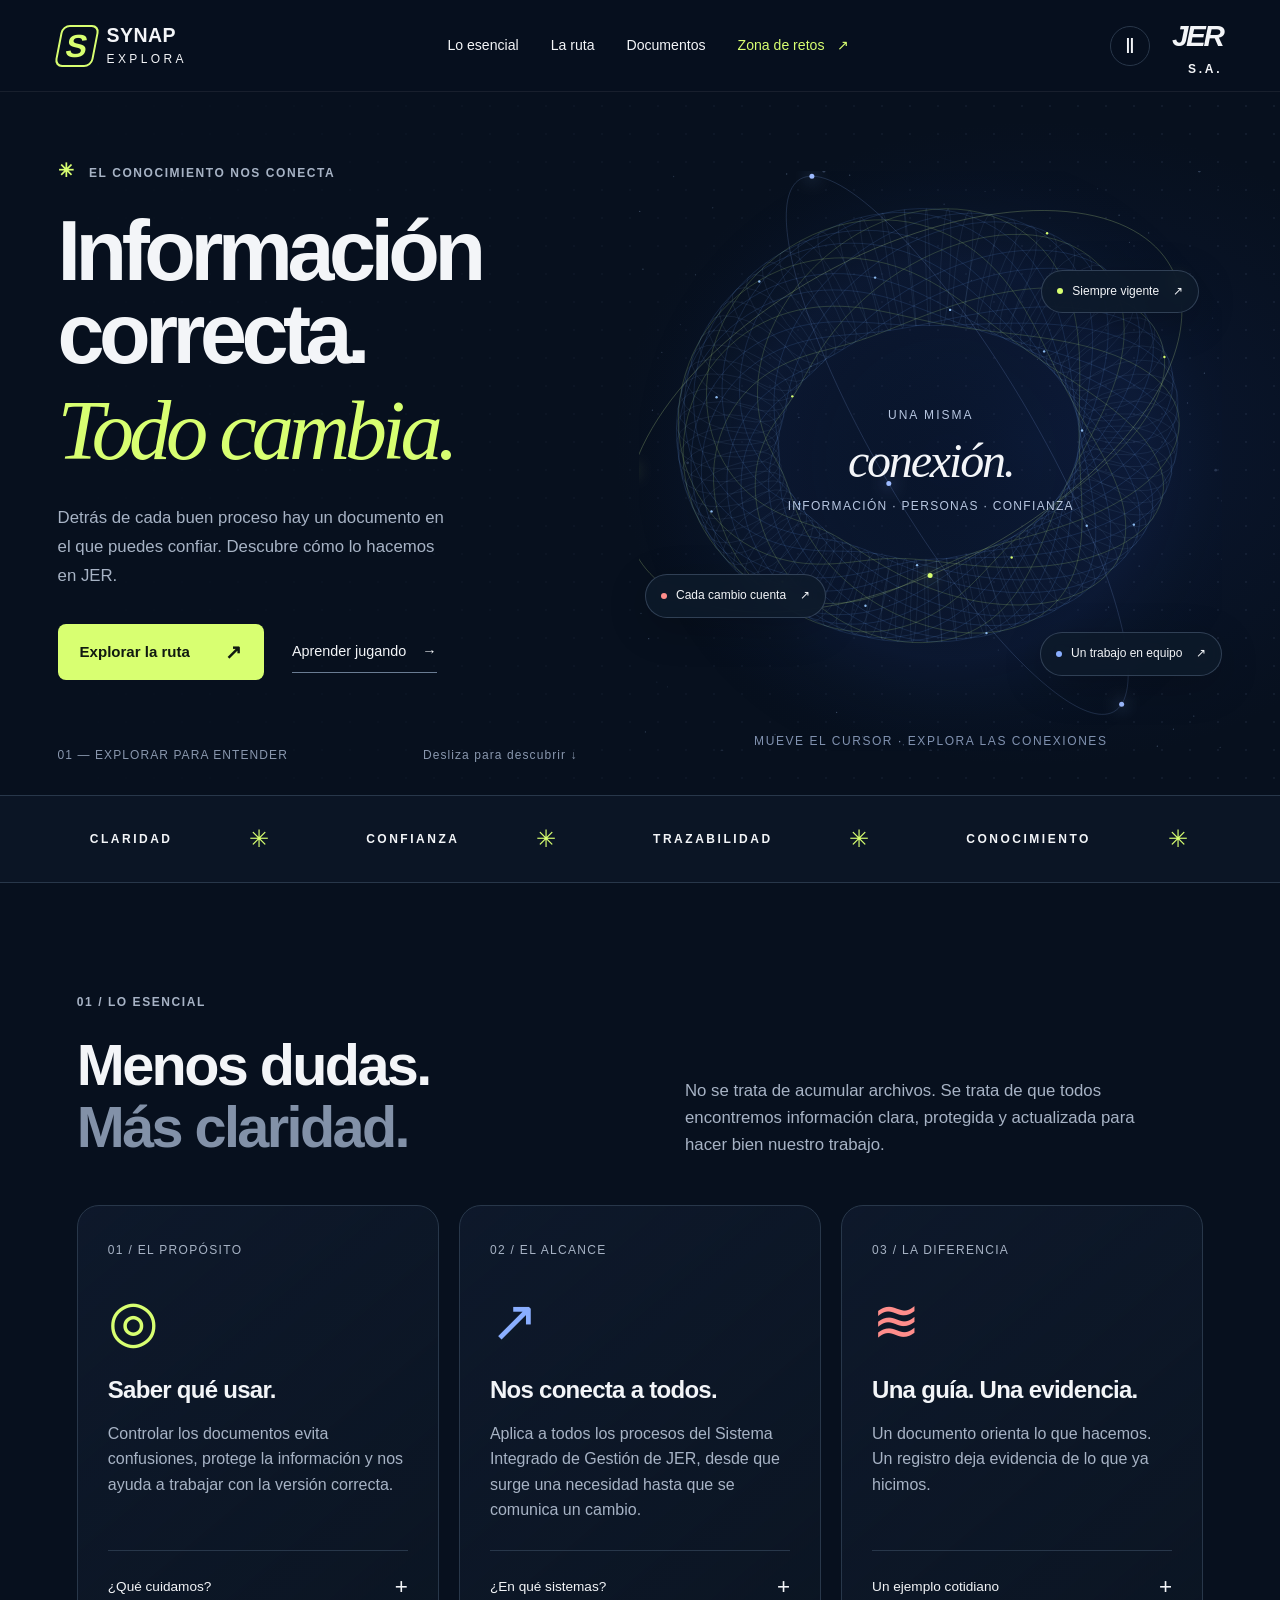
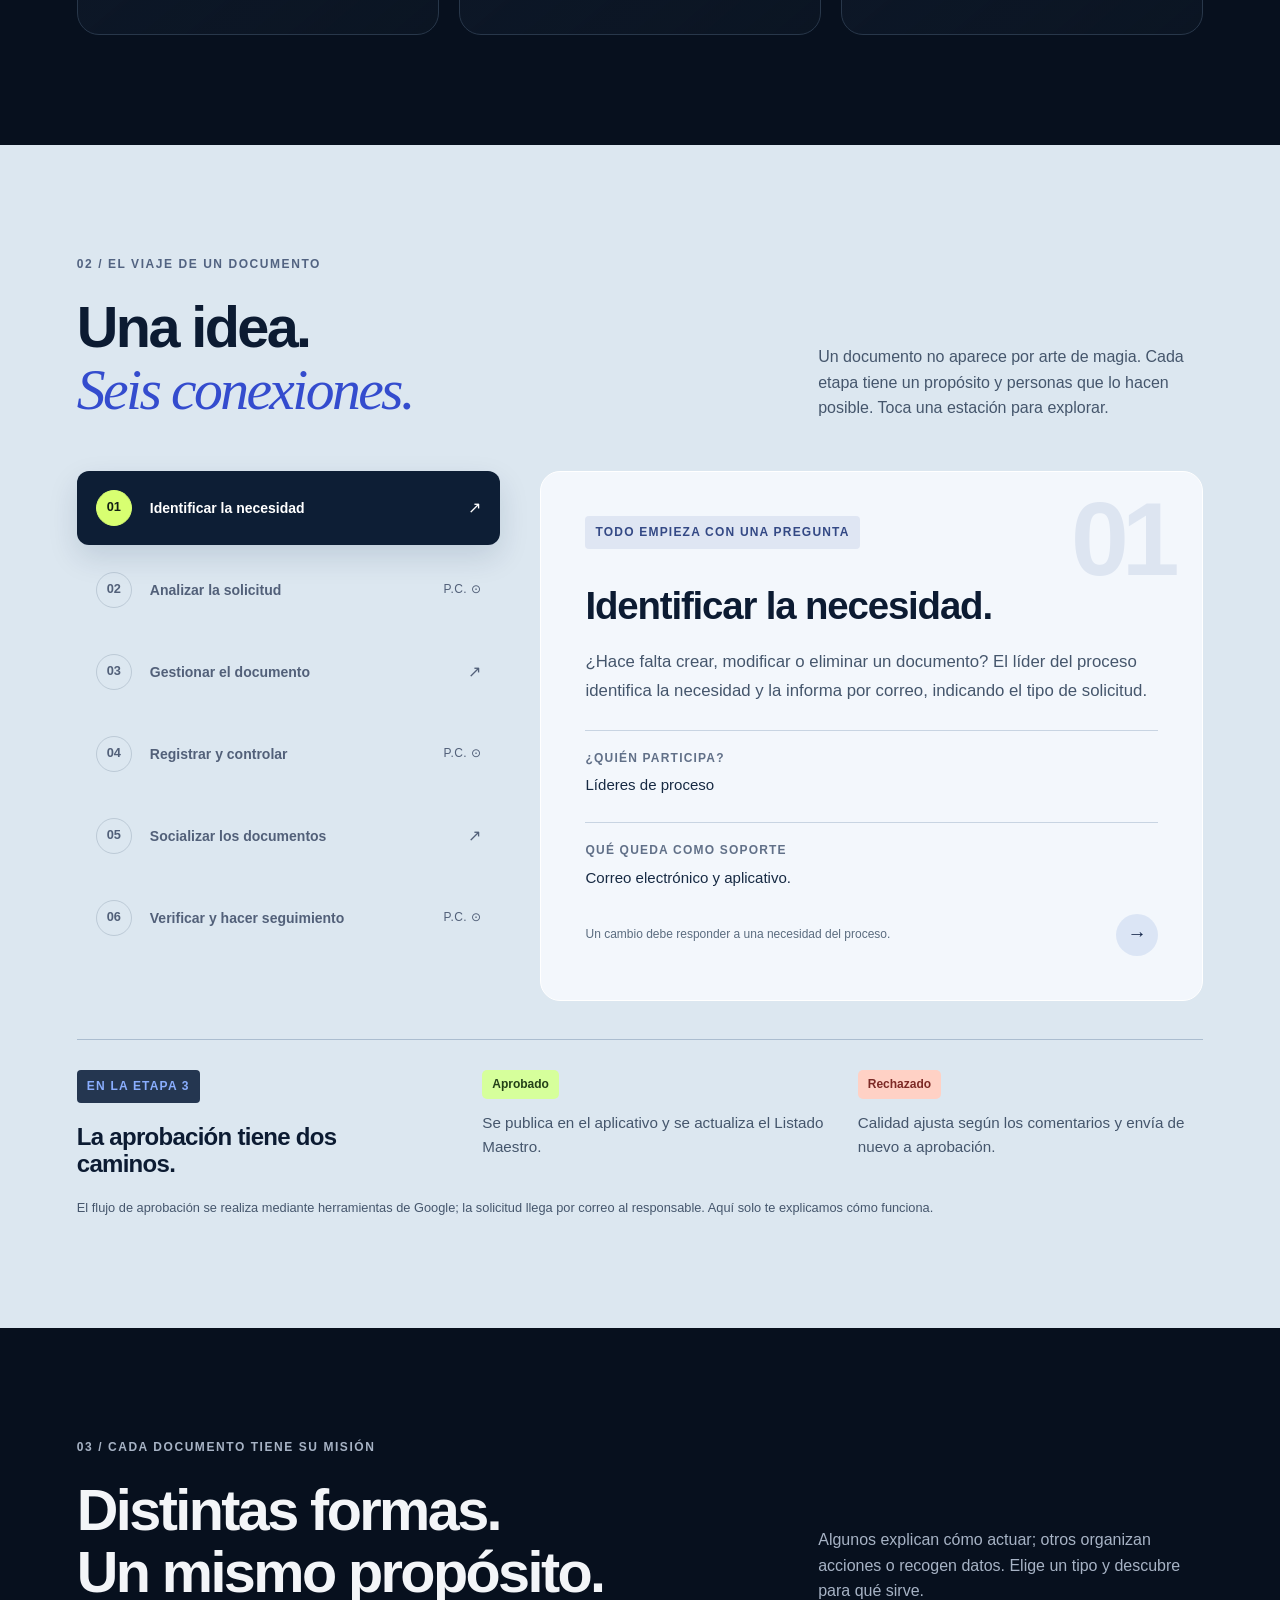
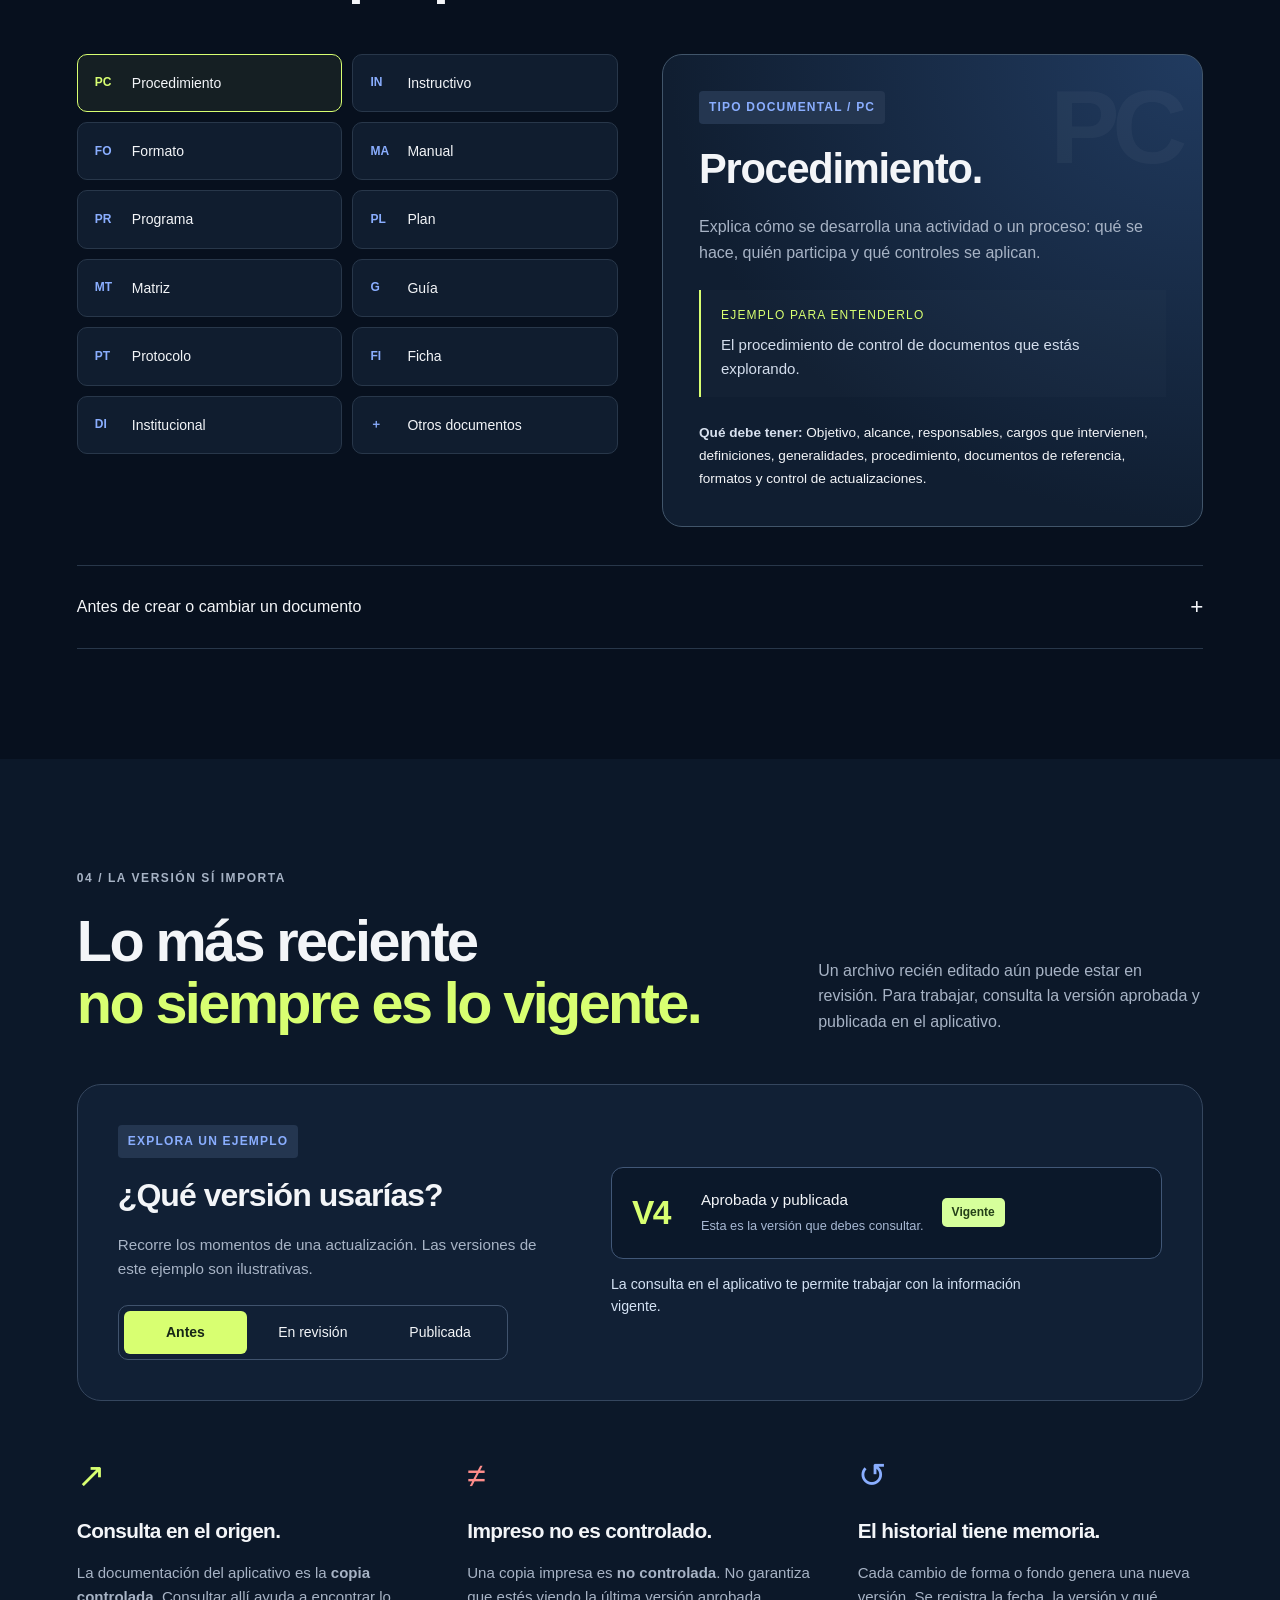
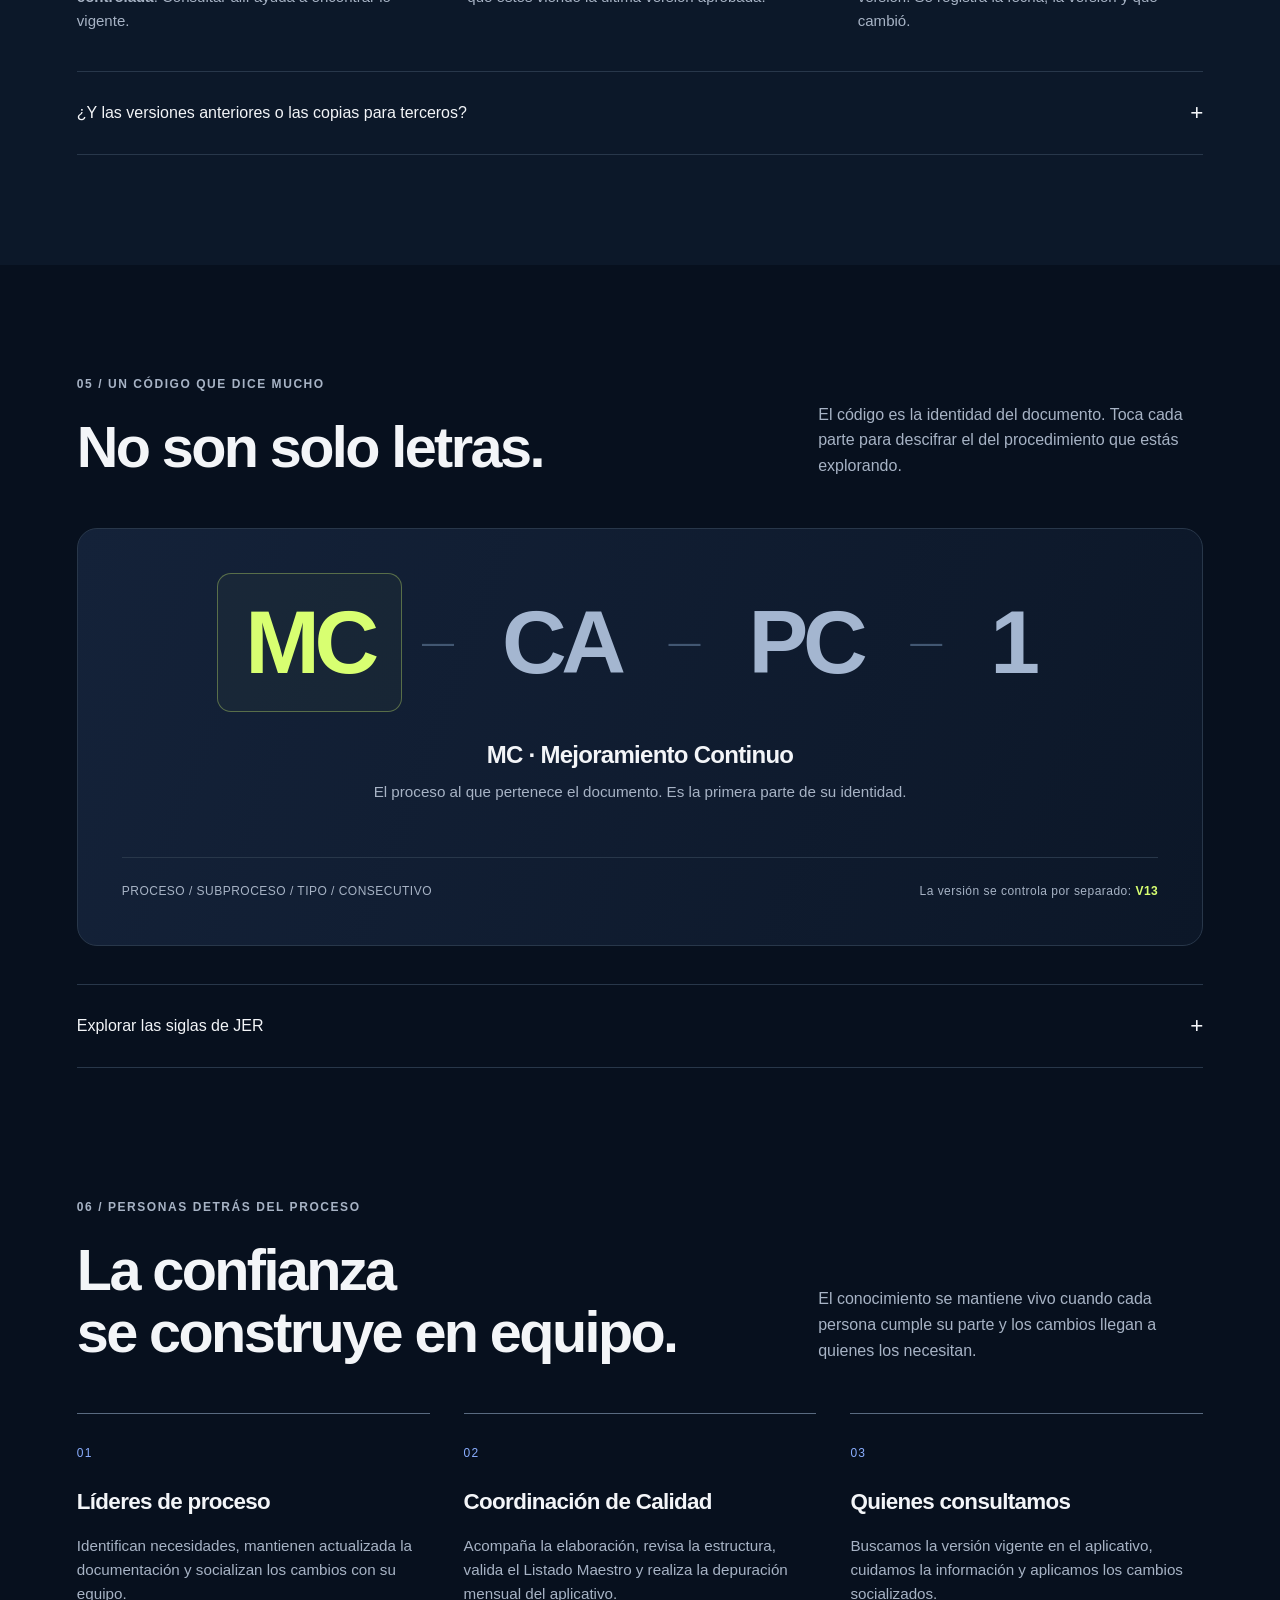
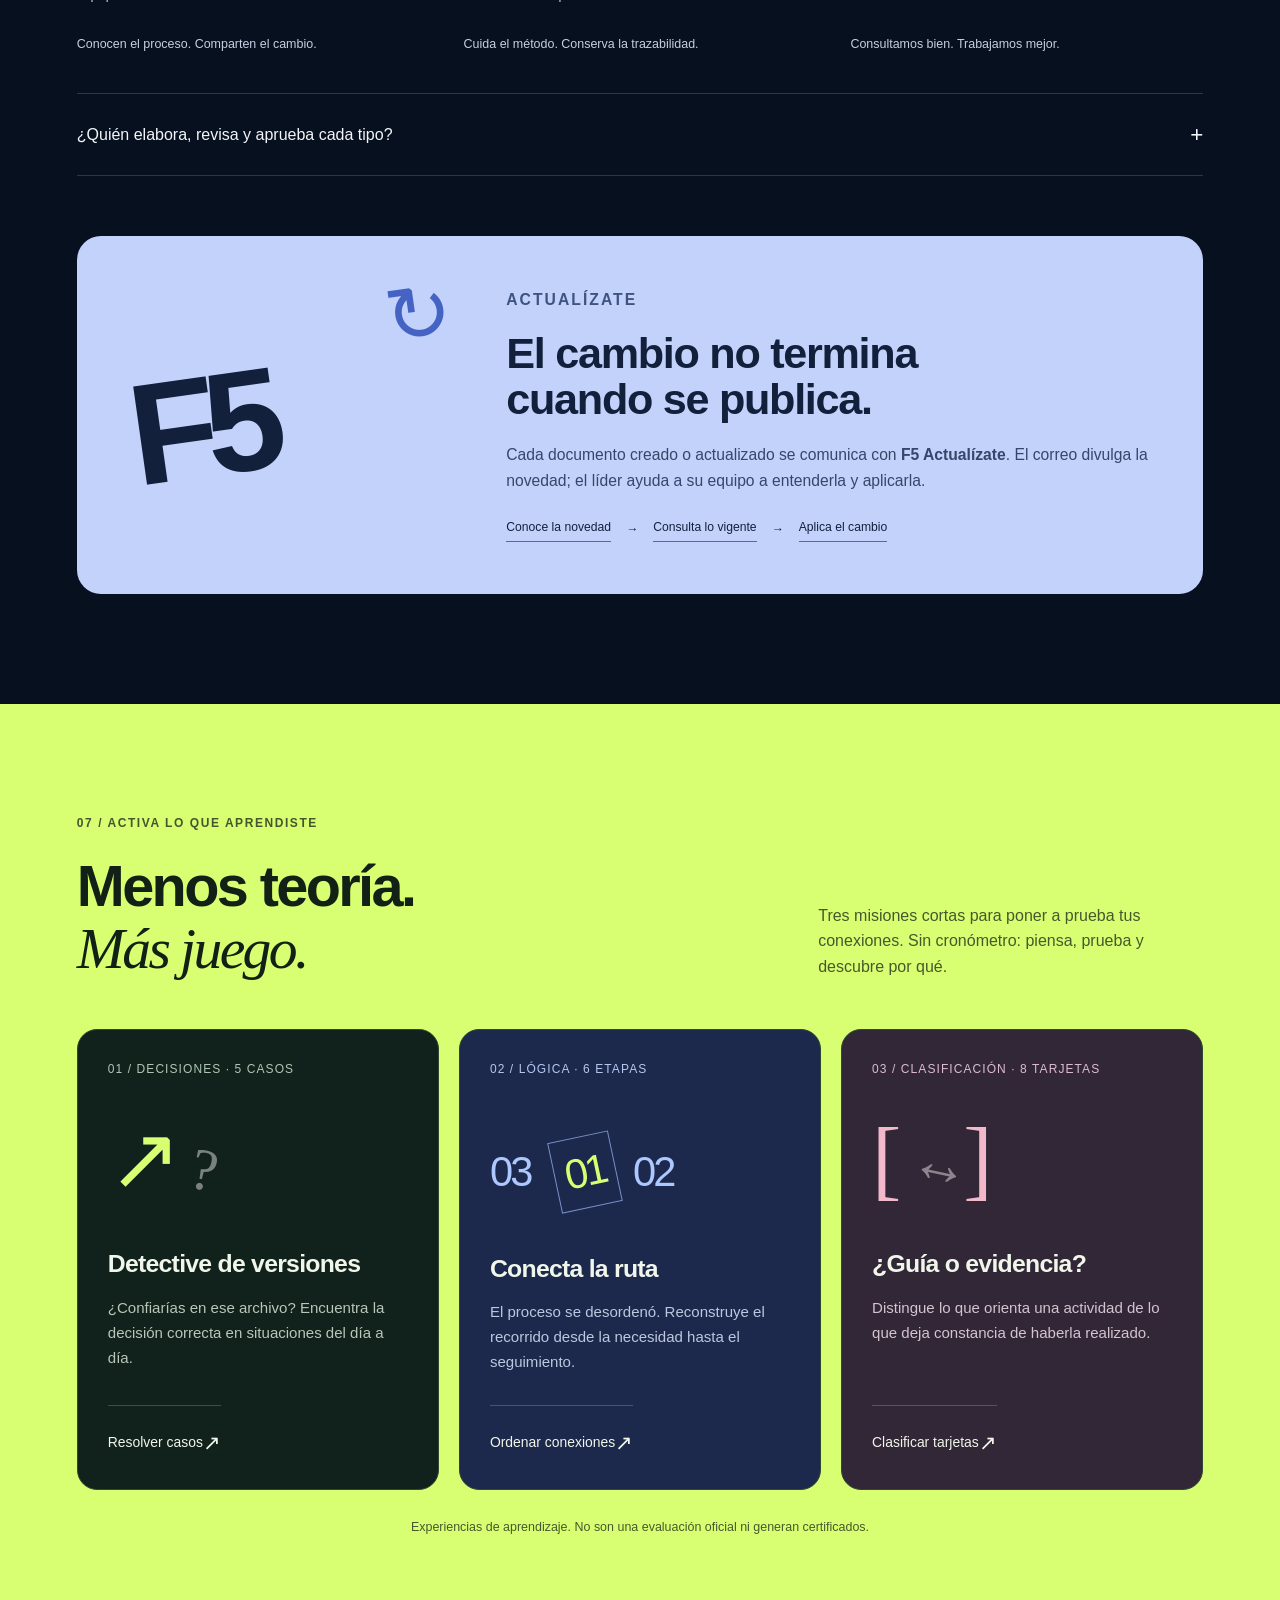
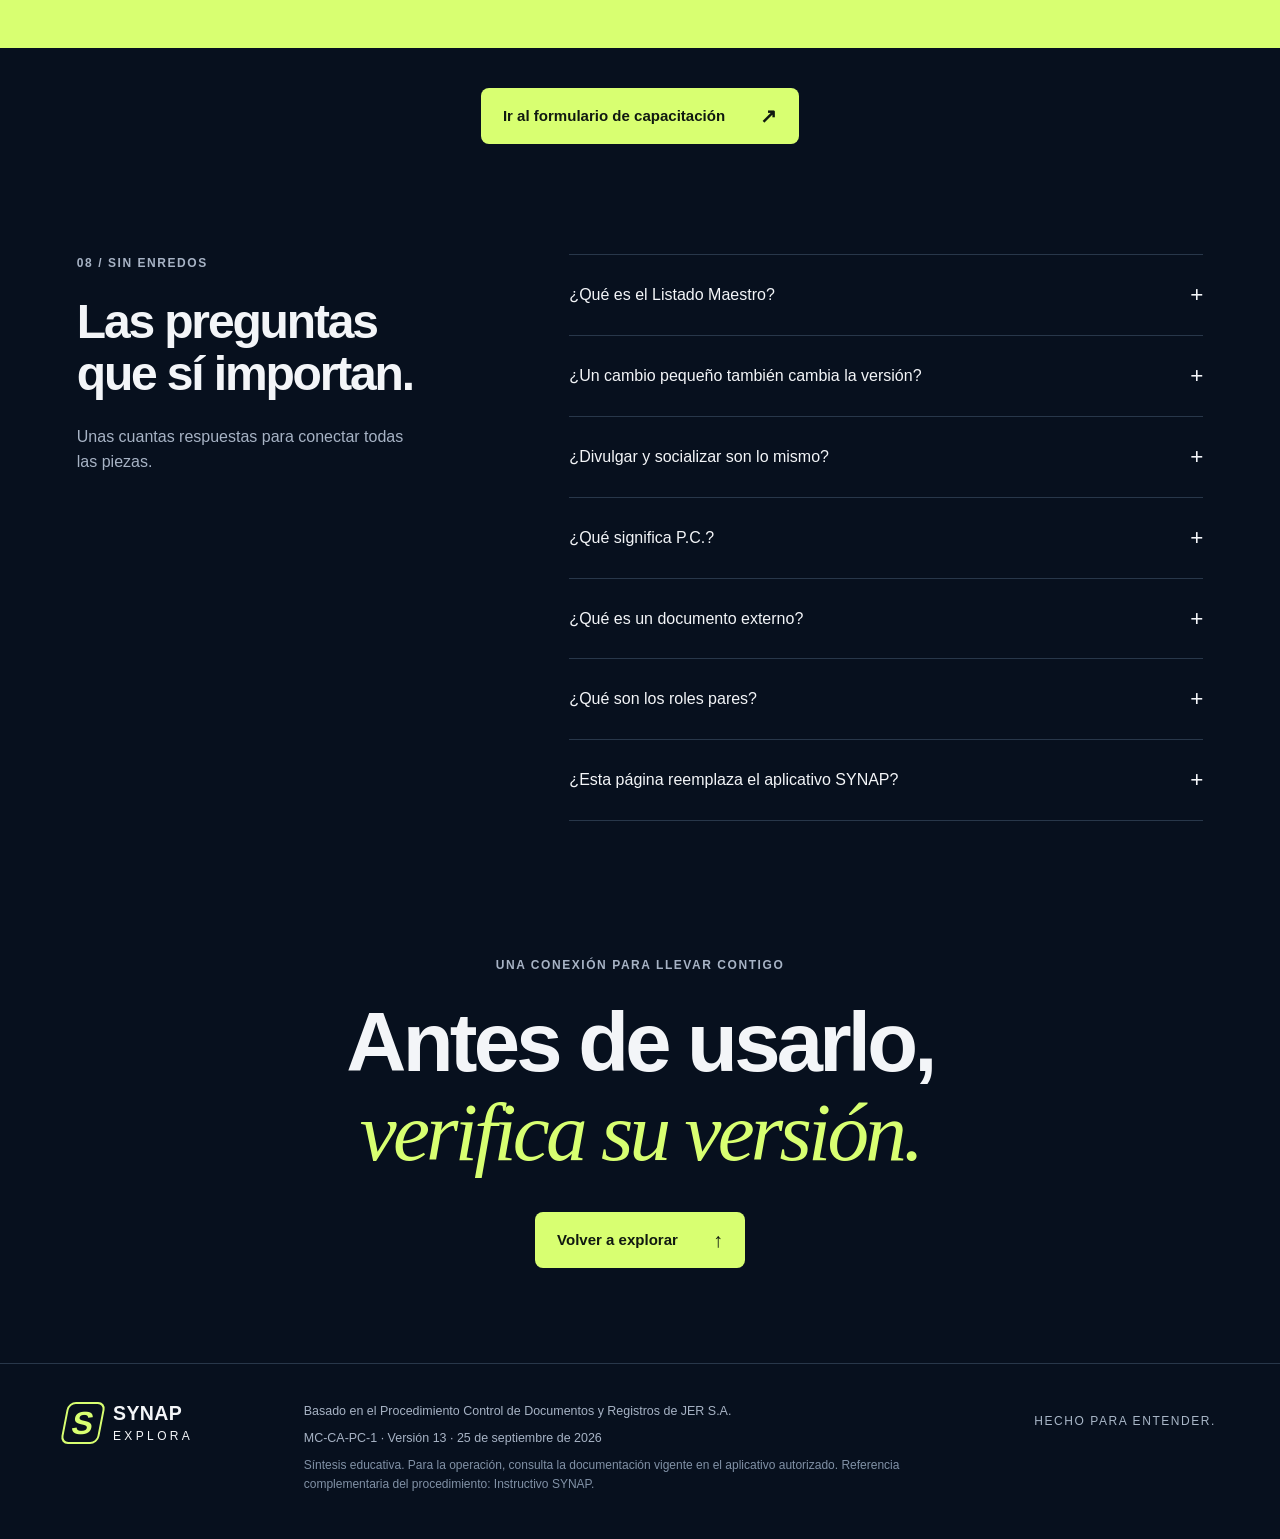
==== commit 38a1f2c3: "Update index.html" ====
--- a/index.html
+++ b/index.html
@@ -53,6 +53,9 @@
 <section id="roles" class="section people-section"><div class="section-top reveal"><div><p class="eyebrow">06 / PERSONAS DETRÁS DEL PROCESO</p><h2>La confianza<br>se construye en equipo.</h2></div><p>El conocimiento se mantiene vivo cuando cada persona cumple su parte y los cambios llegan a quienes los necesitan.</p></div><div class="people-grid reveal"><article><span class="role-number">01</span><h3>Líderes de proceso</h3><p>Identifican necesidades, mantienen actualizada la documentación y socializan los cambios con su equipo.</p><span class="role-line">Conocen el proceso. Comparten el cambio.</span></article><article><span class="role-number">02</span><h3>Coordinación de Calidad</h3><p>Acompaña la elaboración, revisa la estructura, valida el Listado Maestro y realiza la depuración mensual del aplicativo.</p><span class="role-line">Cuida el método. Conserva la trazabilidad.</span></article><article><span class="role-number">03</span><h3>Quienes consultamos</h3><p>Buscamos la versión vigente en el aplicativo, cuidamos la información y aplicamos los cambios socializados.</p><span class="role-line">Consultamos bien. Trabajamos mejor.</span></article></div><details class="wide-details reveal"><summary>¿Quién elabora, revisa y aprueba cada tipo? <span>+</span></summary><div class="table-wrap"><table><caption>Resumen del Anexo 1 del procedimiento V13</caption><thead><tr><th>Documentos</th><th>Elabora</th><th>Revisa</th><th>Aprueba</th></tr></thead><tbody><tr><th>Institucionales y políticas</th><td>Gerencia / Directores</td><td>Directores / Coordinación de Calidad</td><td>Gerente Regional / Representante Legal</td></tr><tr><th>Manuales</th><td>Responsables del proceso / Perfiles asistenciales / Coordinaciones</td><td>Coordinación de Calidad</td><td>Director del proceso</td></tr><tr><th>Procedimientos, programas, instructivos, matrices, planes, guías, fichas y formatos</th><td>Responsables del proceso / Perfiles asistenciales / Coordinaciones</td><td>Coordinación de Calidad</td><td>Directores / Coordinaciones</td></tr></tbody></table></div></details>
 <div class="f5-panel reveal"><div class="f5-mark" aria-hidden="true">F5<span>↻</span></div><div><p class="eyebrow">ACTUALÍZATE</p><h3>El cambio no termina<br>cuando se publica.</h3><p>Cada documento creado o actualizado se comunica con <strong>F5 Actualízate</strong>. El correo divulga la novedad; el líder ayuda a su equipo a entenderla y aplicarla.</p><div class="f5-steps"><span>Conoce la novedad</span><b>→</b><span>Consulta lo vigente</span><b>→</b><span>Aplica el cambio</span></div></div></div></section>
 <section id="retos" class="section games-section"><div class="section-top reveal"><div><p class="eyebrow">07 / ACTIVA LO QUE APRENDISTE</p><h2>Menos teoría.<br><em>Más juego.</em></h2></div><p>Tres misiones cortas para poner a prueba tus conexiones. Sin cronómetro: piensa, prueba y descubre por qué.</p></div><div class="games-grid reveal"><button class="game-card" data-game="cases"><span class="game-meta">01 / DECISIONES · 5 CASOS</span><div class="game-glyph" aria-hidden="true">↗<span>?</span></div><h3>Detective de versiones</h3><p>¿Confiarías en ese archivo? Encuentra la decisión correcta en situaciones del día a día.</p><span class="game-cta">Resolver casos <b>↗</b></span></button><button class="game-card" data-game="order"><span class="game-meta">02 / LÓGICA · 6 ETAPAS</span><div class="game-glyph order-glyph" aria-hidden="true">03 <span>01</span> 02</div><h3>Conecta la ruta</h3><p>El proceso se desordenó. Reconstruye el recorrido desde la necesidad hasta el seguimiento.</p><span class="game-cta">Ordenar conexiones <b>↗</b></span></button><button class="game-card" data-game="sort"><span class="game-meta">03 / CLASIFICACIÓN · 8 TARJETAS</span><div class="game-glyph" aria-hidden="true">[<span>↔</span>]</div><h3>¿Guía o evidencia?</h3><p>Distingue lo que orienta una actividad de lo que deja constancia de haberla realizado.</p><span class="game-cta">Clasificar tarjetas <b>↗</b></span></button></div><p class="game-disclaimer">Experiencias de aprendizaje. No son una evaluación oficial ni generan certificados.</p></section>
+<div class="section" style="padding-top:40px;padding-bottom:0;text-align:center">
+<a id="training-link" class="button lime" style="max-width:100%;text-align:left" href="https://metaadmin.redjer.com/capacitacion/formulario?id=66">Ir al formulario de capacitación <span aria-hidden="true">↗</span></a>
+</div>
 <section id="dudas" class="section faq-section"><div class="faq-intro reveal"><p class="eyebrow">08 / SIN ENREDOS</p><h2>Las preguntas<br>que sí importan.</h2><p>Unas cuantas respuestas para conectar todas las piezas.</p></div><div class="faq-list reveal"><details><summary>¿Qué es el Listado Maestro? <span>+</span></summary><p>Es el registro oficial que permite identificar y controlar los documentos internos y externos. Ayuda a comprobar que estén vigentes, disponibles y protegidos. El formato asociado es MC-CA-FO-1, Listado Maestro de Documentos Internos.</p></details><details><summary>¿Un cambio pequeño también cambia la versión? <span>+</span></summary><p>Sí. El procedimiento contempla cualquier modificación de forma o fondo, incluidos objetivo, alcance, actividades, políticas, normativa y documentos o registros asociados. Los cambios deben quedar en el historial.</p></details><details><summary>¿Divulgar y socializar son lo mismo? <span>+</span></summary><p>Divulgar es hacer llegar la información. Socializar es interactuar para que las personas la comprendan, la apropien y la apliquen. El correo F5 informa; la socialización permite entender el cambio.</p></details><details><summary>¿Qué significa P.C.? <span>+</span></summary><p>En la ruta significa punto de control: una etapa donde se aplican medidas para prevenir o reducir riesgos. En un código documental, las letras PC identifican el tipo Procedimiento. El contexto hace la diferencia.</p></details><details><summary>¿Qué es un documento externo? <span>+</span></summary><p>Es información que proviene, por ejemplo, de clientes, proveedores u organismos de normalización e investigación y que aplica al sistema de gestión. También necesita identificación y control.</p></details><details><summary>¿Qué son los roles pares? <span>+</span></summary><p>Son cargos que pueden asumir responsabilidades durante una ausencia temporal o incidental del responsable, porque previamente han recibido capacitación y entrenamiento.</p></details><details><summary>¿Esta página reemplaza el aplicativo SYNAP? <span>+</span></summary><p>No. Es una experiencia informativa del procedimiento. La consulta de documentos oficiales vigentes y las gestiones se realizan en el aplicativo autorizado de la empresa.</p></details></div></section>
 <section class="closing section reveal"><p class="eyebrow">UNA CONEXIÓN PARA LLEVAR CONTIGO</p><h2>Antes de usarlo,<br><span>verifica su versión.</span></h2><a class="button lime" href="#inicio">Volver a explorar <span>↑</span></a></section>
 </main>
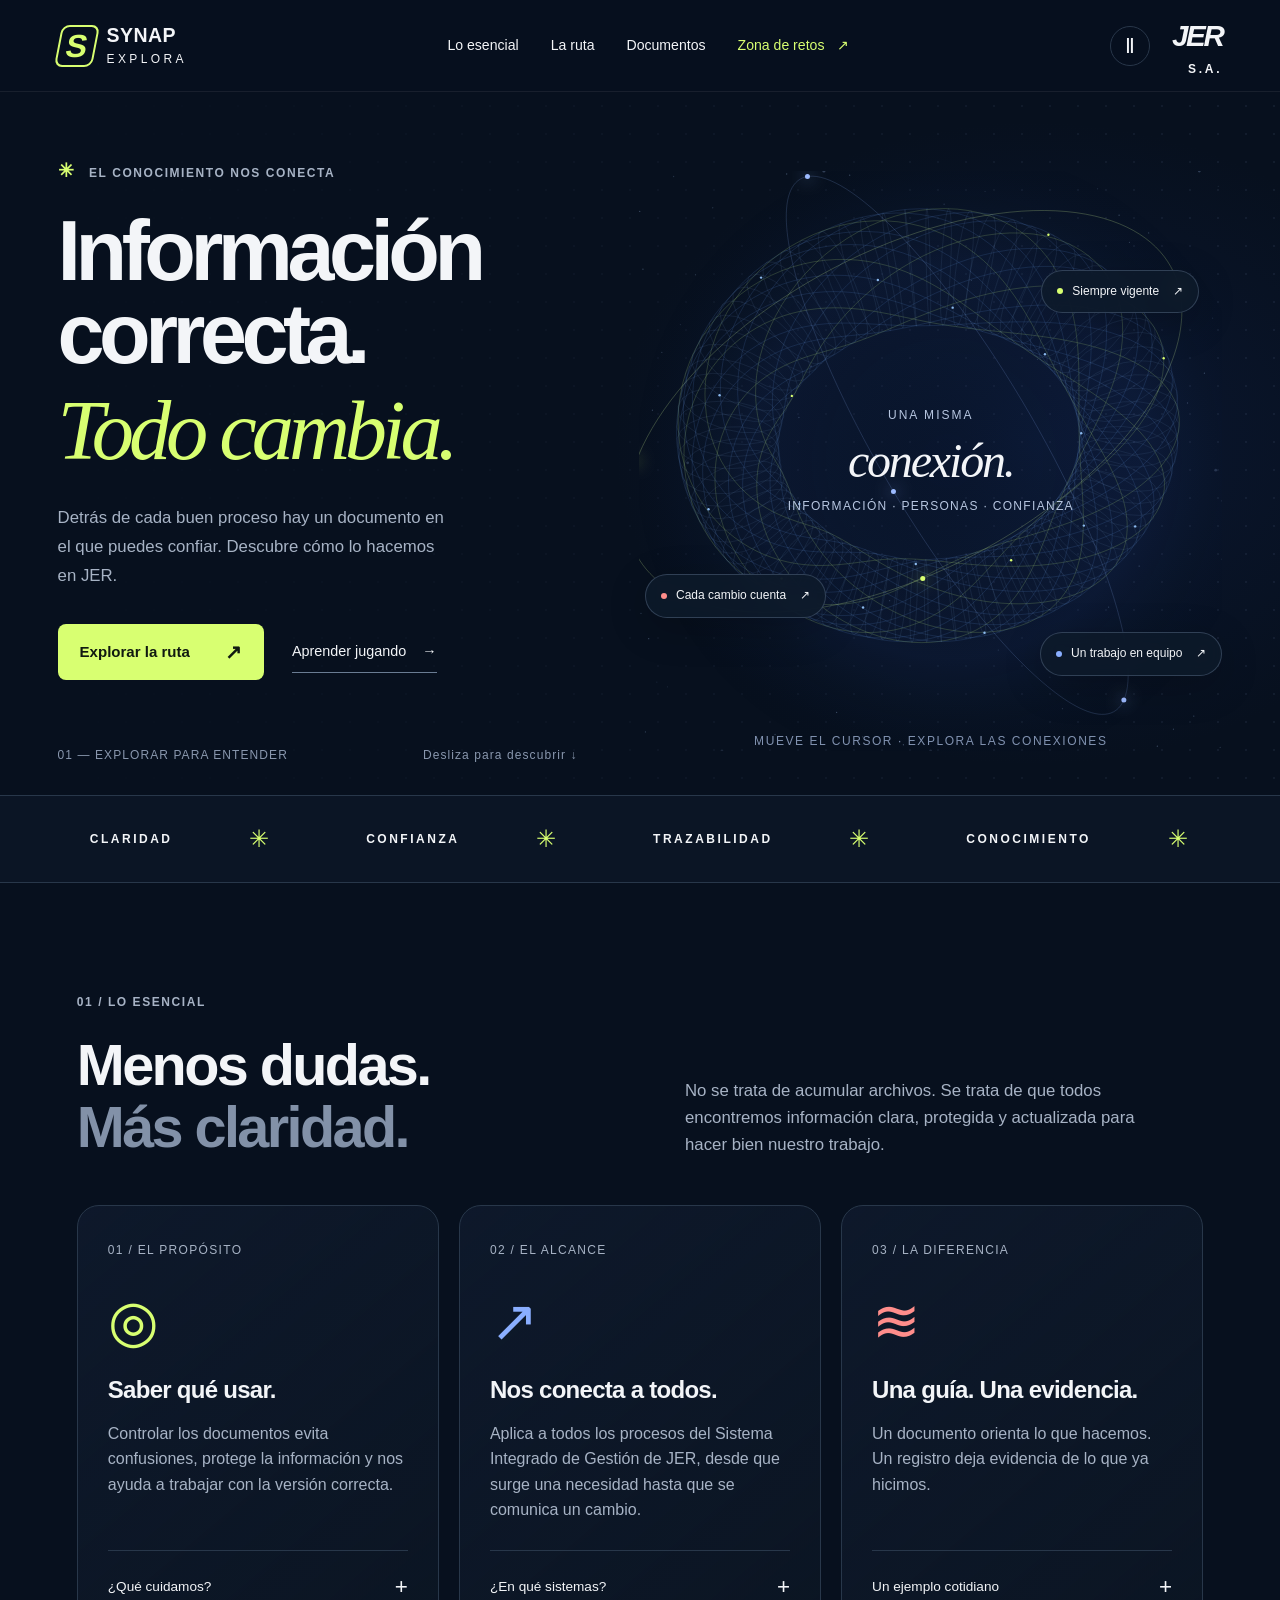
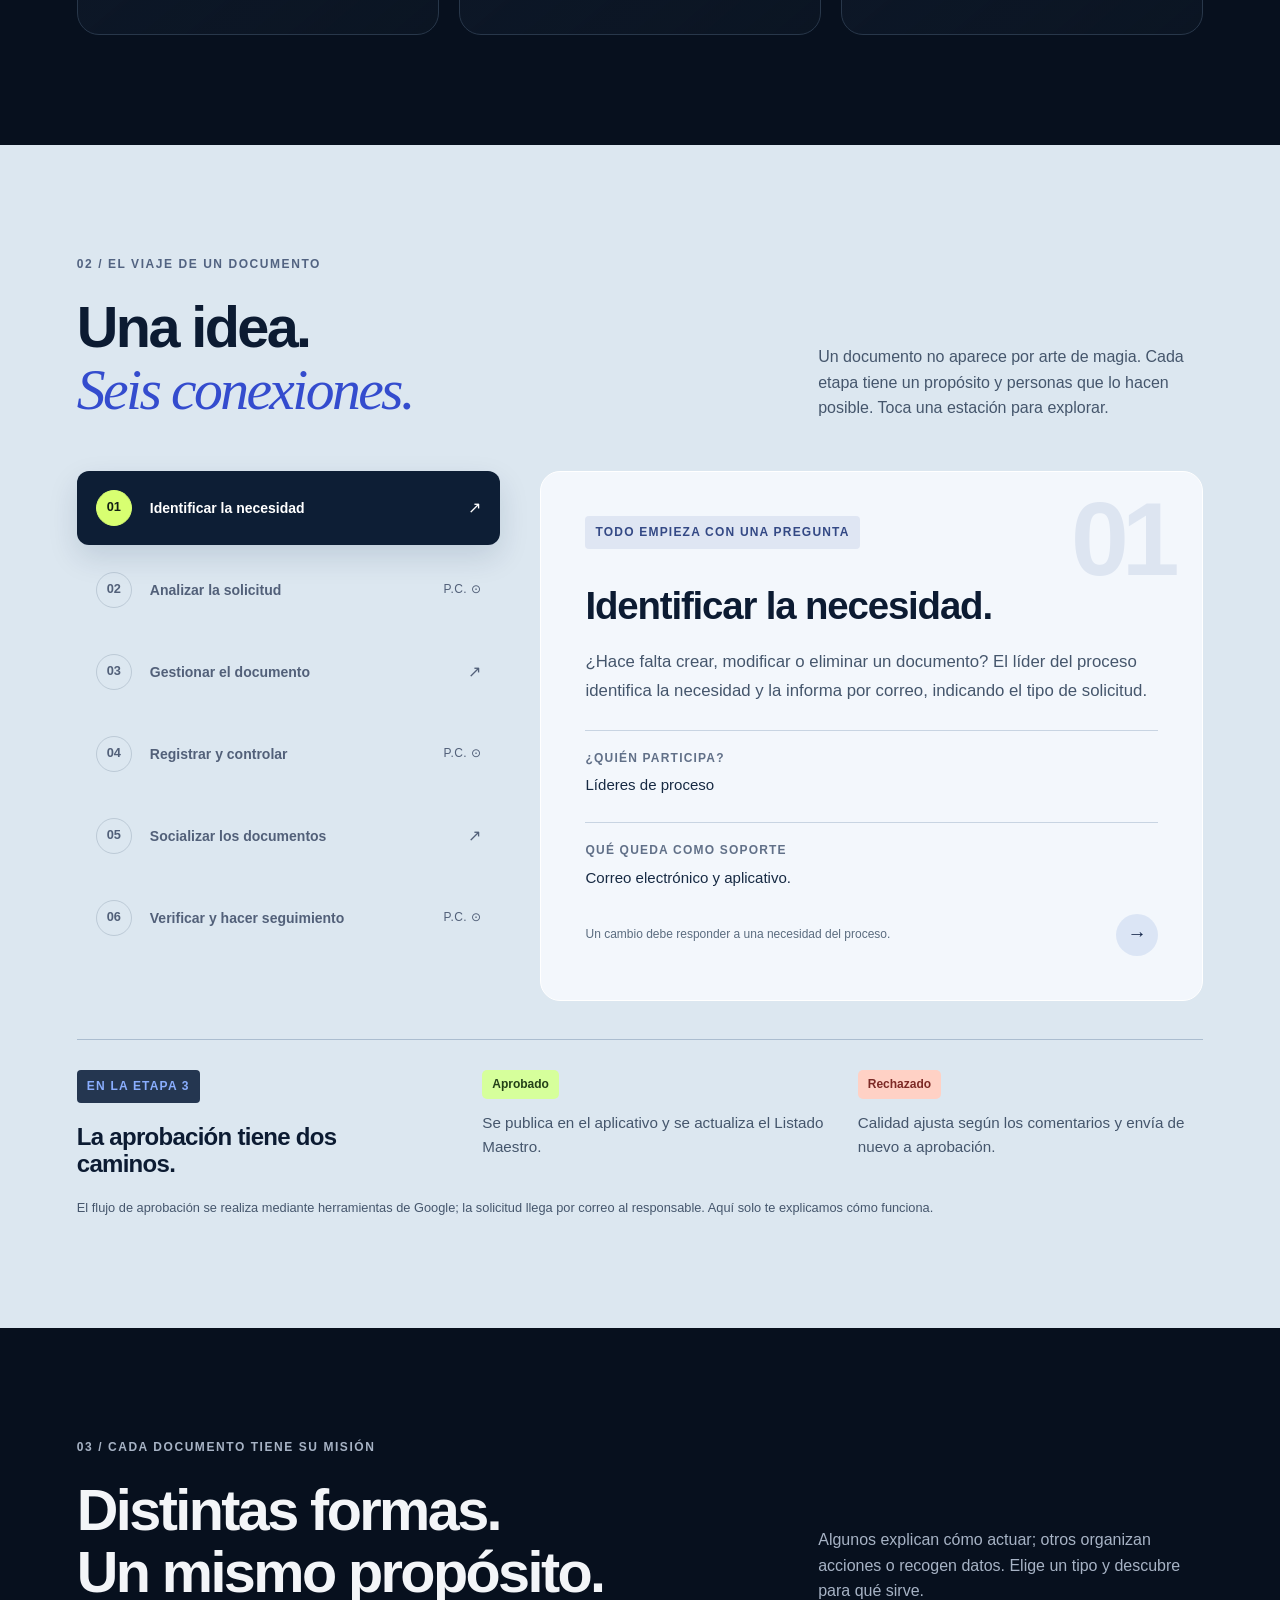
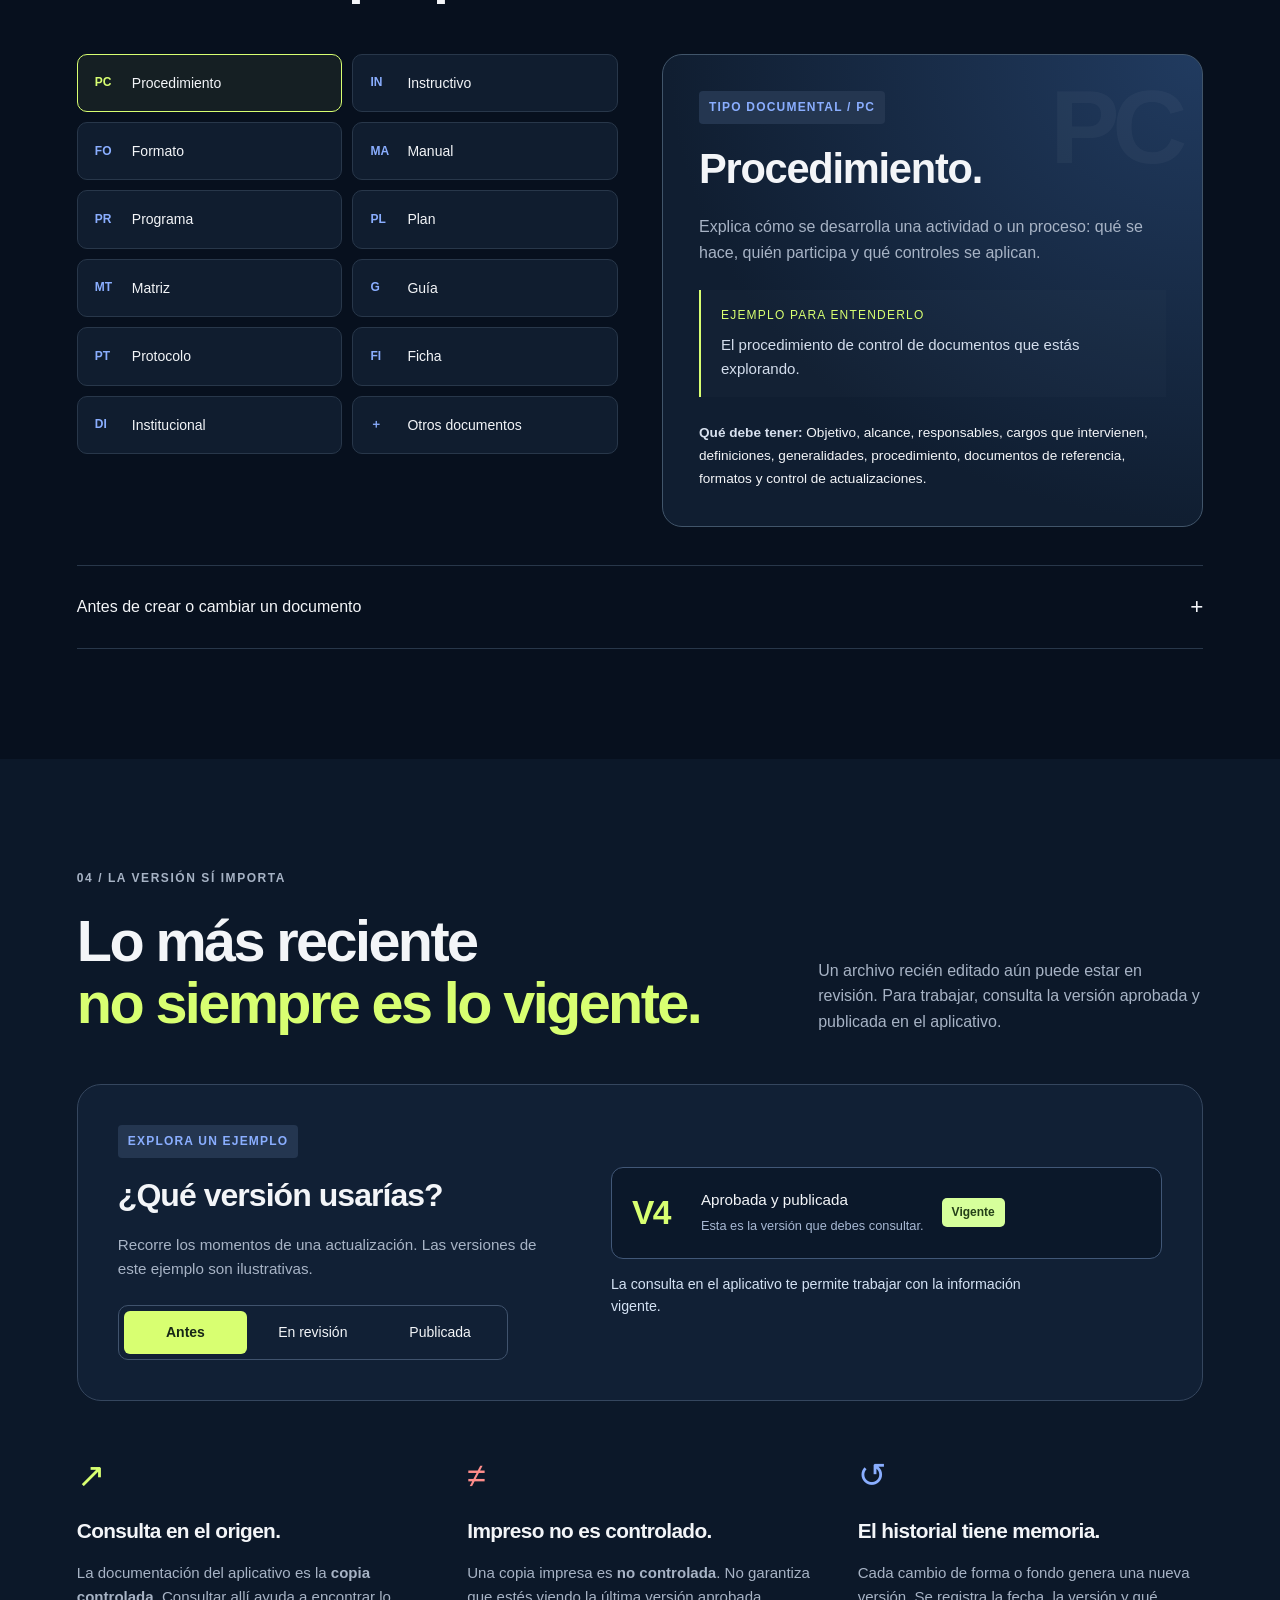
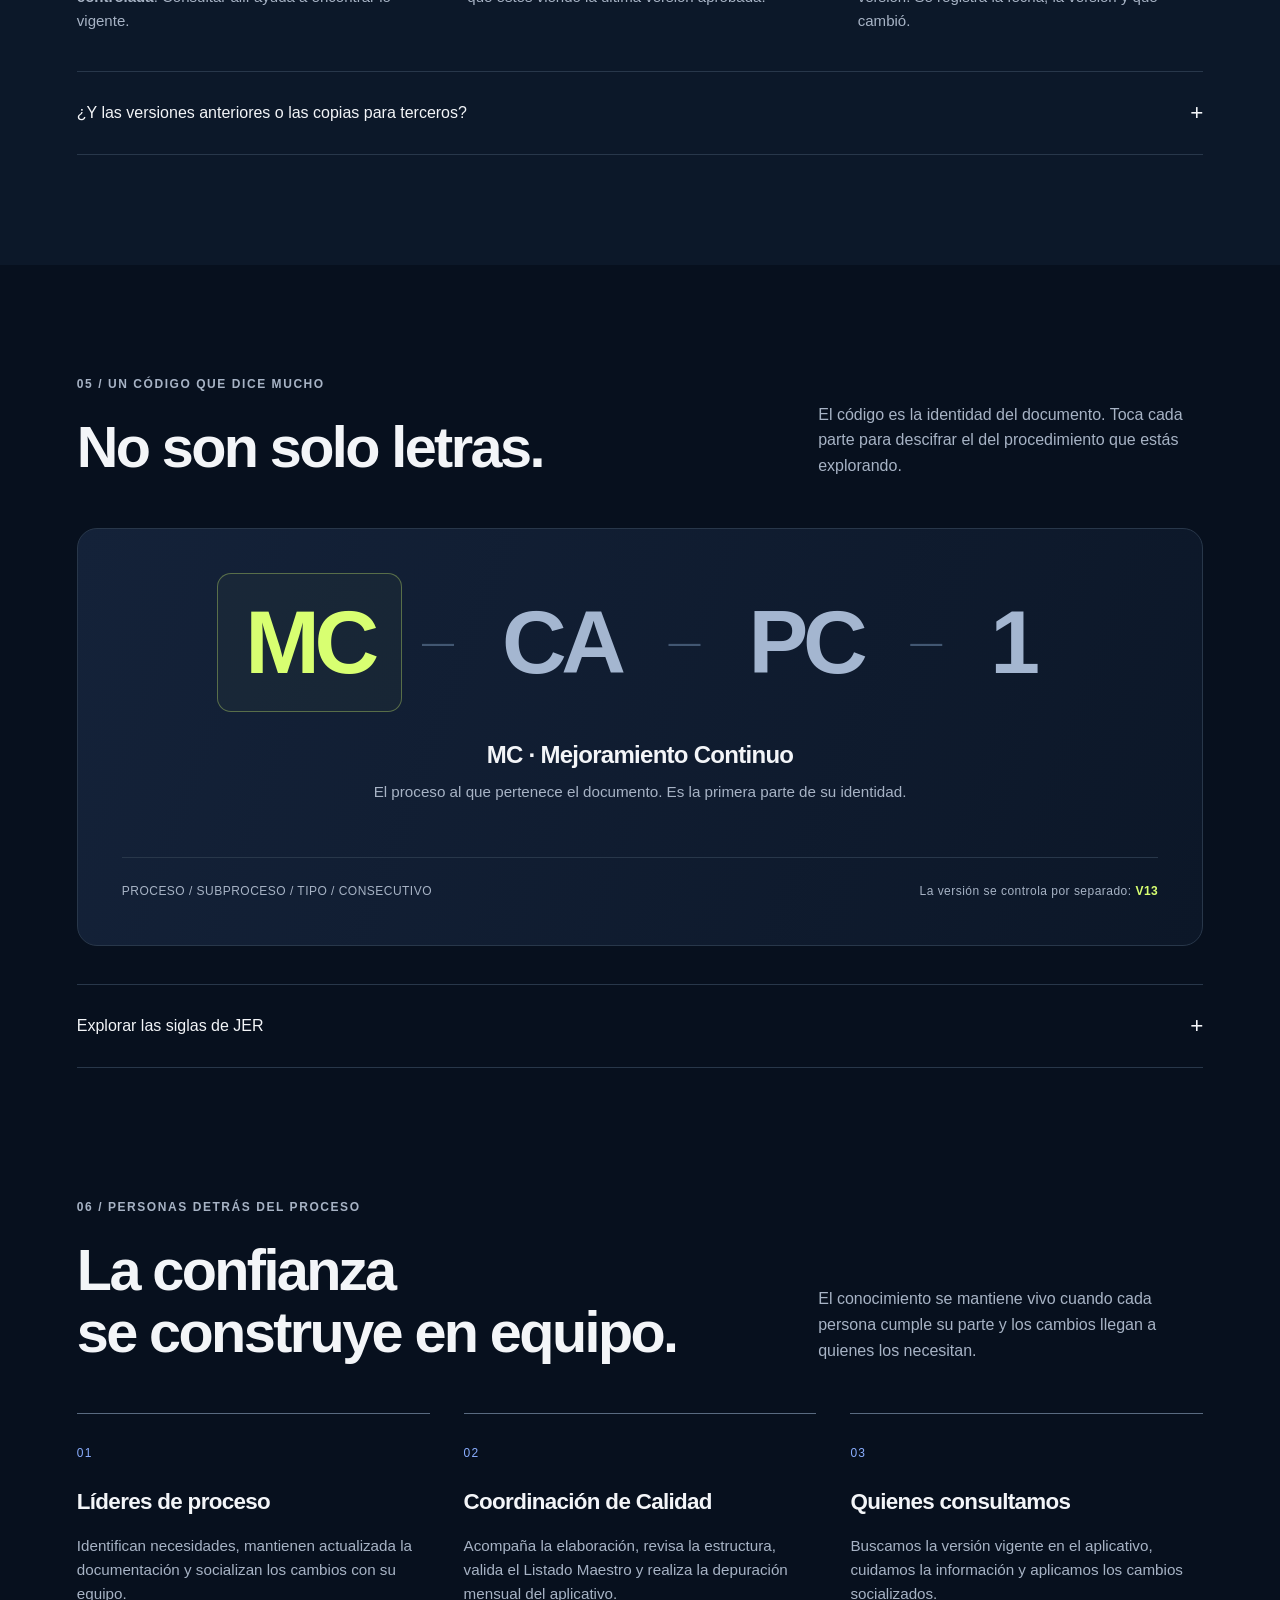
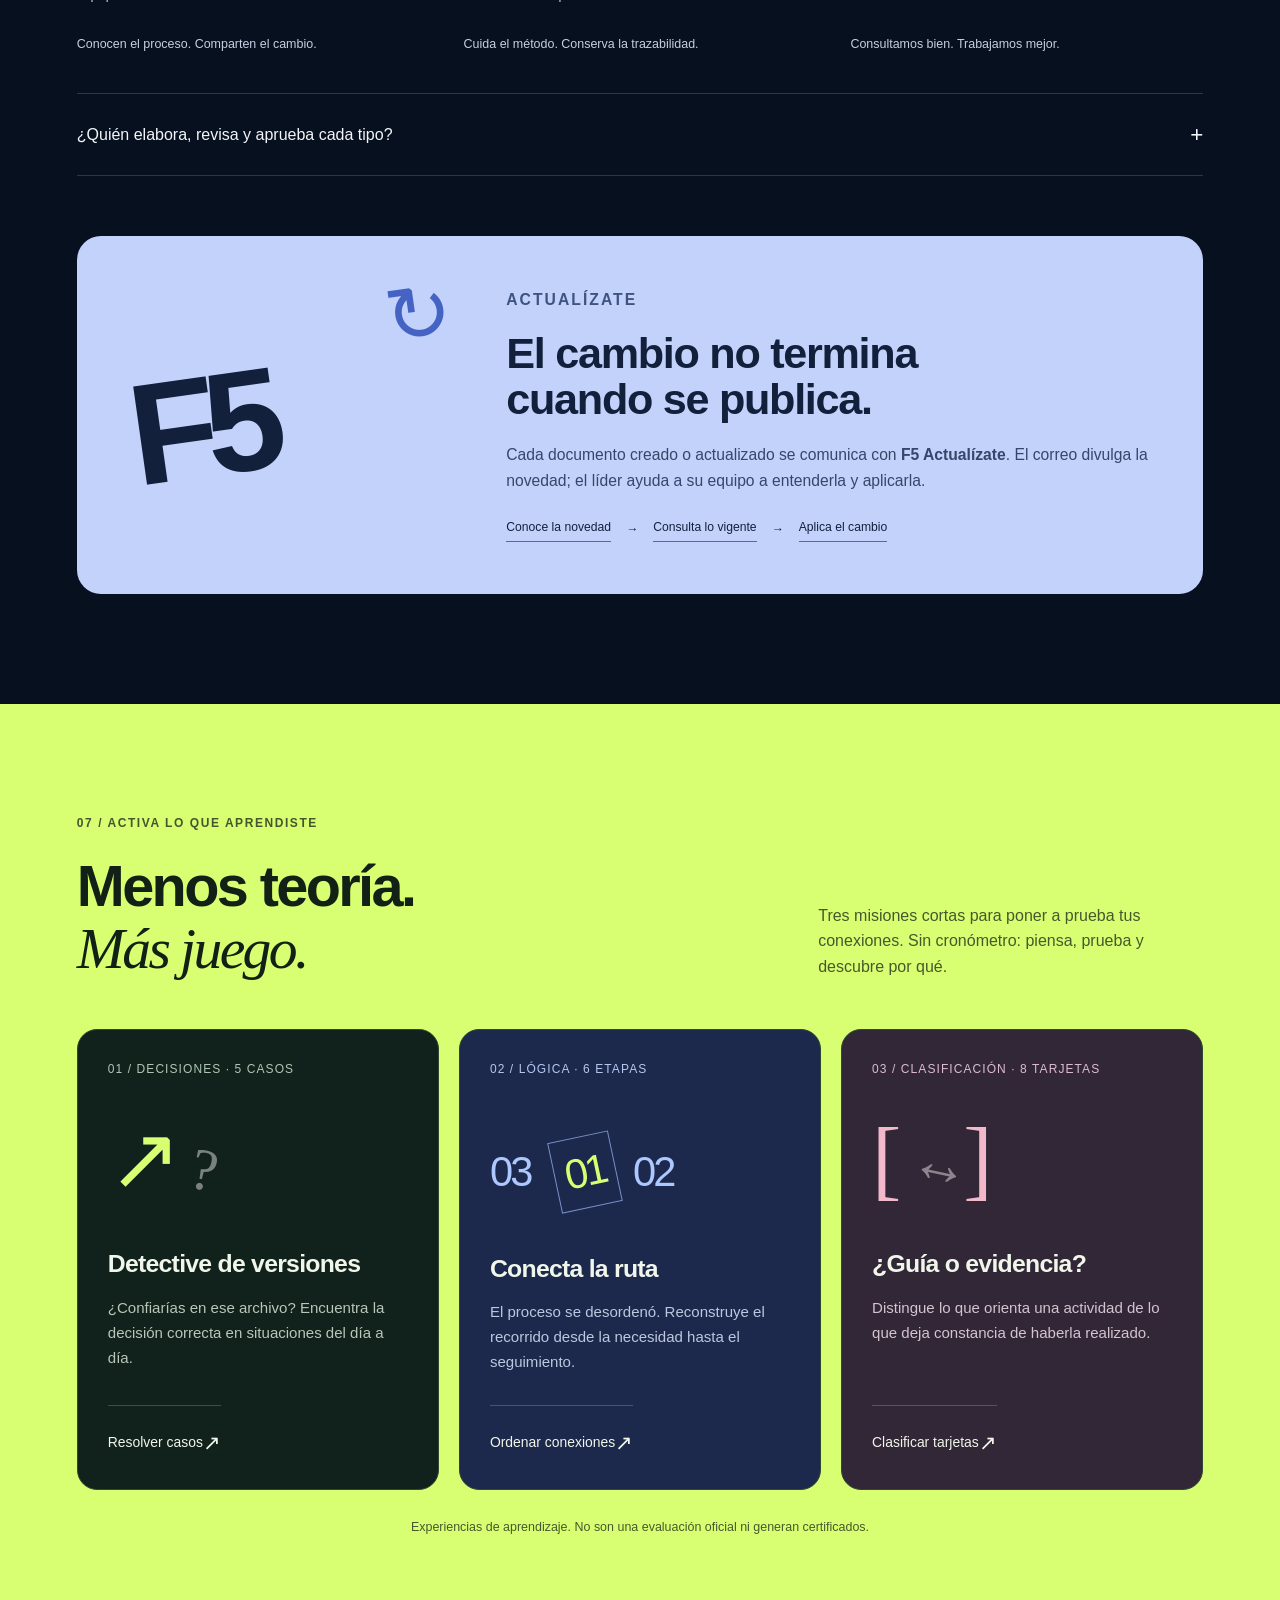
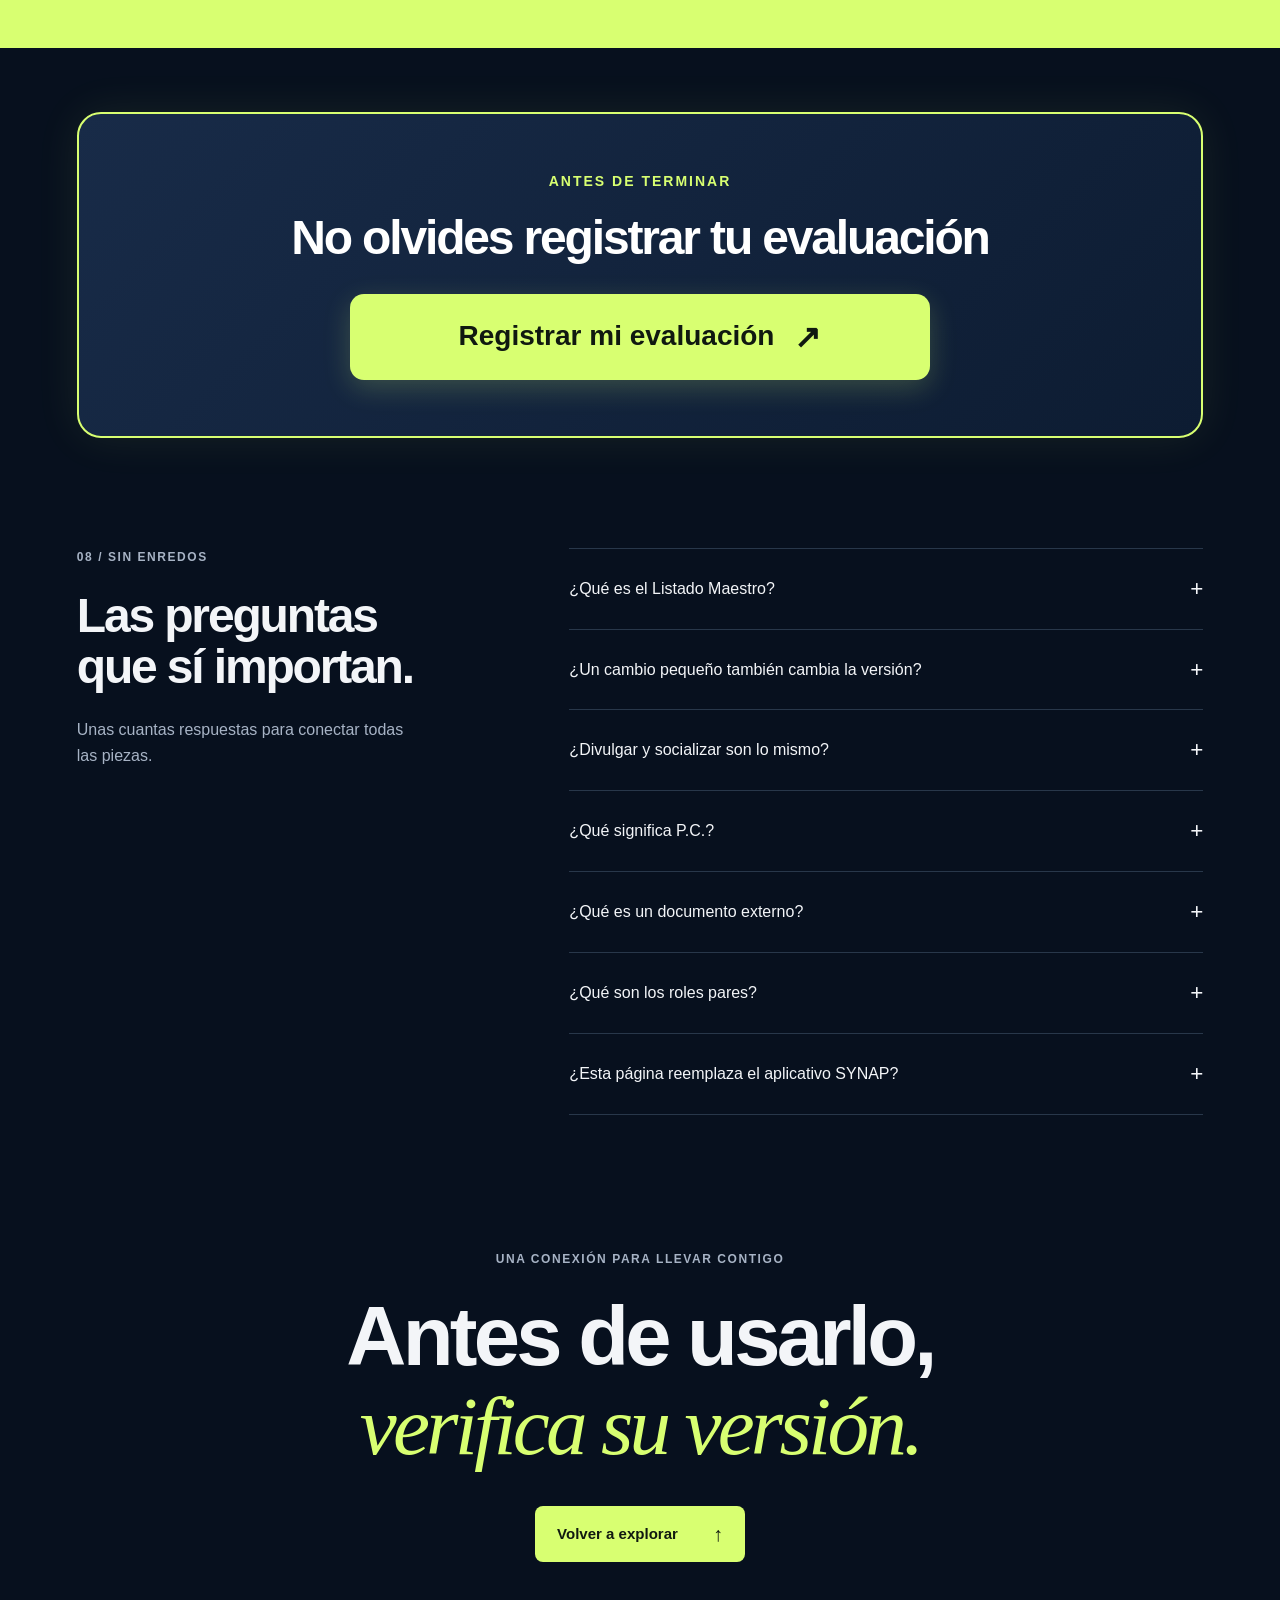
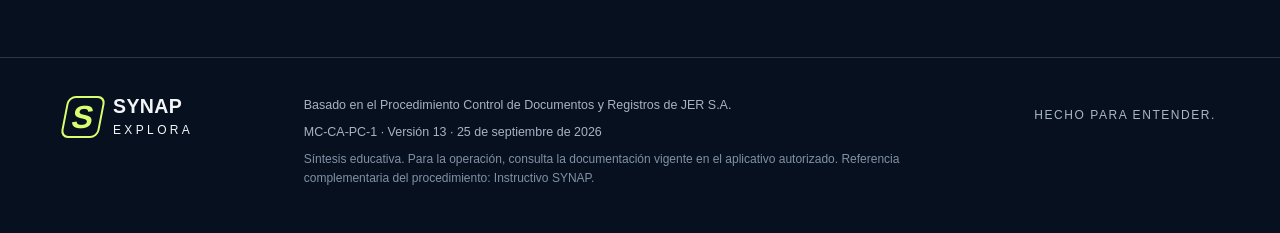
==== commit 7d5a1934: "Update index.html" ====
--- a/index.html
+++ b/index.html
@@ -53,9 +53,13 @@
 <section id="roles" class="section people-section"><div class="section-top reveal"><div><p class="eyebrow">06 / PERSONAS DETRÁS DEL PROCESO</p><h2>La confianza<br>se construye en equipo.</h2></div><p>El conocimiento se mantiene vivo cuando cada persona cumple su parte y los cambios llegan a quienes los necesitan.</p></div><div class="people-grid reveal"><article><span class="role-number">01</span><h3>Líderes de proceso</h3><p>Identifican necesidades, mantienen actualizada la documentación y socializan los cambios con su equipo.</p><span class="role-line">Conocen el proceso. Comparten el cambio.</span></article><article><span class="role-number">02</span><h3>Coordinación de Calidad</h3><p>Acompaña la elaboración, revisa la estructura, valida el Listado Maestro y realiza la depuración mensual del aplicativo.</p><span class="role-line">Cuida el método. Conserva la trazabilidad.</span></article><article><span class="role-number">03</span><h3>Quienes consultamos</h3><p>Buscamos la versión vigente en el aplicativo, cuidamos la información y aplicamos los cambios socializados.</p><span class="role-line">Consultamos bien. Trabajamos mejor.</span></article></div><details class="wide-details reveal"><summary>¿Quién elabora, revisa y aprueba cada tipo? <span>+</span></summary><div class="table-wrap"><table><caption>Resumen del Anexo 1 del procedimiento V13</caption><thead><tr><th>Documentos</th><th>Elabora</th><th>Revisa</th><th>Aprueba</th></tr></thead><tbody><tr><th>Institucionales y políticas</th><td>Gerencia / Directores</td><td>Directores / Coordinación de Calidad</td><td>Gerente Regional / Representante Legal</td></tr><tr><th>Manuales</th><td>Responsables del proceso / Perfiles asistenciales / Coordinaciones</td><td>Coordinación de Calidad</td><td>Director del proceso</td></tr><tr><th>Procedimientos, programas, instructivos, matrices, planes, guías, fichas y formatos</th><td>Responsables del proceso / Perfiles asistenciales / Coordinaciones</td><td>Coordinación de Calidad</td><td>Directores / Coordinaciones</td></tr></tbody></table></div></details>
 <div class="f5-panel reveal"><div class="f5-mark" aria-hidden="true">F5<span>↻</span></div><div><p class="eyebrow">ACTUALÍZATE</p><h3>El cambio no termina<br>cuando se publica.</h3><p>Cada documento creado o actualizado se comunica con <strong>F5 Actualízate</strong>. El correo divulga la novedad; el líder ayuda a su equipo a entenderla y aplicarla.</p><div class="f5-steps"><span>Conoce la novedad</span><b>→</b><span>Consulta lo vigente</span><b>→</b><span>Aplica el cambio</span></div></div></div></section>
 <section id="retos" class="section games-section"><div class="section-top reveal"><div><p class="eyebrow">07 / ACTIVA LO QUE APRENDISTE</p><h2>Menos teoría.<br><em>Más juego.</em></h2></div><p>Tres misiones cortas para poner a prueba tus conexiones. Sin cronómetro: piensa, prueba y descubre por qué.</p></div><div class="games-grid reveal"><button class="game-card" data-game="cases"><span class="game-meta">01 / DECISIONES · 5 CASOS</span><div class="game-glyph" aria-hidden="true">↗<span>?</span></div><h3>Detective de versiones</h3><p>¿Confiarías en ese archivo? Encuentra la decisión correcta en situaciones del día a día.</p><span class="game-cta">Resolver casos <b>↗</b></span></button><button class="game-card" data-game="order"><span class="game-meta">02 / LÓGICA · 6 ETAPAS</span><div class="game-glyph order-glyph" aria-hidden="true">03 <span>01</span> 02</div><h3>Conecta la ruta</h3><p>El proceso se desordenó. Reconstruye el recorrido desde la necesidad hasta el seguimiento.</p><span class="game-cta">Ordenar conexiones <b>↗</b></span></button><button class="game-card" data-game="sort"><span class="game-meta">03 / CLASIFICACIÓN · 8 TARJETAS</span><div class="game-glyph" aria-hidden="true">[<span>↔</span>]</div><h3>¿Guía o evidencia?</h3><p>Distingue lo que orienta una actividad de lo que deja constancia de haberla realizado.</p><span class="game-cta">Clasificar tarjetas <b>↗</b></span></button></div><p class="game-disclaimer">Experiencias de aprendizaje. No son una evaluación oficial ni generan certificados.</p></section>
-<div class="section" style="padding-top:40px;padding-bottom:0;text-align:center">
-<a id="training-link" class="button lime" style="max-width:100%;text-align:left" href="https://metaadmin.redjer.com/capacitacion/formulario?id=66">Ir al formulario de capacitación <span aria-hidden="true">↗</span></a>
-</div>
+<section aria-labelledby="evaluation-title" style="margin:clamp(28px,5vw,64px) 6% 0;padding:clamp(28px,5vw,56px) 20px;text-align:center;background:linear-gradient(135deg,#182b48,#0d1c32);border:2px solid #d8ff71;border-radius:24px;box-shadow:0 0 45px #d8ff7115;">
+  <p style="margin:0 0 18px;color:#d8ff71;font-size:14px;font-weight:700;letter-spacing:2px;">ANTES DE TERMINAR</p>
+  <h2 id="evaluation-title" style="margin:0 auto 28px;max-width:800px;color:#fff;font-size:clamp(28px,4vw,48px);line-height:1.15;">No olvides registrar tu evaluación</h2>
+  <a id="training-link" class="button lime" href="https://metaadmin.redjer.com/capacitacion/formulario?id=66" style="display:flex;align-items:center;justify-content:center;gap:20px;width:100%;max-width:580px;min-height:86px;margin:auto;padding:22px 24px;border-radius:14px;font-size:clamp(20px,2.4vw,28px);font-weight:800;line-height:1.3;box-shadow:0 8px 28px #d8ff7133;">
+    Registrar mi evaluación <span aria-hidden="true" style="font-size:32px;flex-shrink:0;">↗</span>
+  </a>
+</section>
 <section id="dudas" class="section faq-section"><div class="faq-intro reveal"><p class="eyebrow">08 / SIN ENREDOS</p><h2>Las preguntas<br>que sí importan.</h2><p>Unas cuantas respuestas para conectar todas las piezas.</p></div><div class="faq-list reveal"><details><summary>¿Qué es el Listado Maestro? <span>+</span></summary><p>Es el registro oficial que permite identificar y controlar los documentos internos y externos. Ayuda a comprobar que estén vigentes, disponibles y protegidos. El formato asociado es MC-CA-FO-1, Listado Maestro de Documentos Internos.</p></details><details><summary>¿Un cambio pequeño también cambia la versión? <span>+</span></summary><p>Sí. El procedimiento contempla cualquier modificación de forma o fondo, incluidos objetivo, alcance, actividades, políticas, normativa y documentos o registros asociados. Los cambios deben quedar en el historial.</p></details><details><summary>¿Divulgar y socializar son lo mismo? <span>+</span></summary><p>Divulgar es hacer llegar la información. Socializar es interactuar para que las personas la comprendan, la apropien y la apliquen. El correo F5 informa; la socialización permite entender el cambio.</p></details><details><summary>¿Qué significa P.C.? <span>+</span></summary><p>En la ruta significa punto de control: una etapa donde se aplican medidas para prevenir o reducir riesgos. En un código documental, las letras PC identifican el tipo Procedimiento. El contexto hace la diferencia.</p></details><details><summary>¿Qué es un documento externo? <span>+</span></summary><p>Es información que proviene, por ejemplo, de clientes, proveedores u organismos de normalización e investigación y que aplica al sistema de gestión. También necesita identificación y control.</p></details><details><summary>¿Qué son los roles pares? <span>+</span></summary><p>Son cargos que pueden asumir responsabilidades durante una ausencia temporal o incidental del responsable, porque previamente han recibido capacitación y entrenamiento.</p></details><details><summary>¿Esta página reemplaza el aplicativo SYNAP? <span>+</span></summary><p>No. Es una experiencia informativa del procedimiento. La consulta de documentos oficiales vigentes y las gestiones se realizan en el aplicativo autorizado de la empresa.</p></details></div></section>
 <section class="closing section reveal"><p class="eyebrow">UNA CONEXIÓN PARA LLEVAR CONTIGO</p><h2>Antes de usarlo,<br><span>verifica su versión.</span></h2><a class="button lime" href="#inicio">Volver a explorar <span>↑</span></a></section>
 </main>
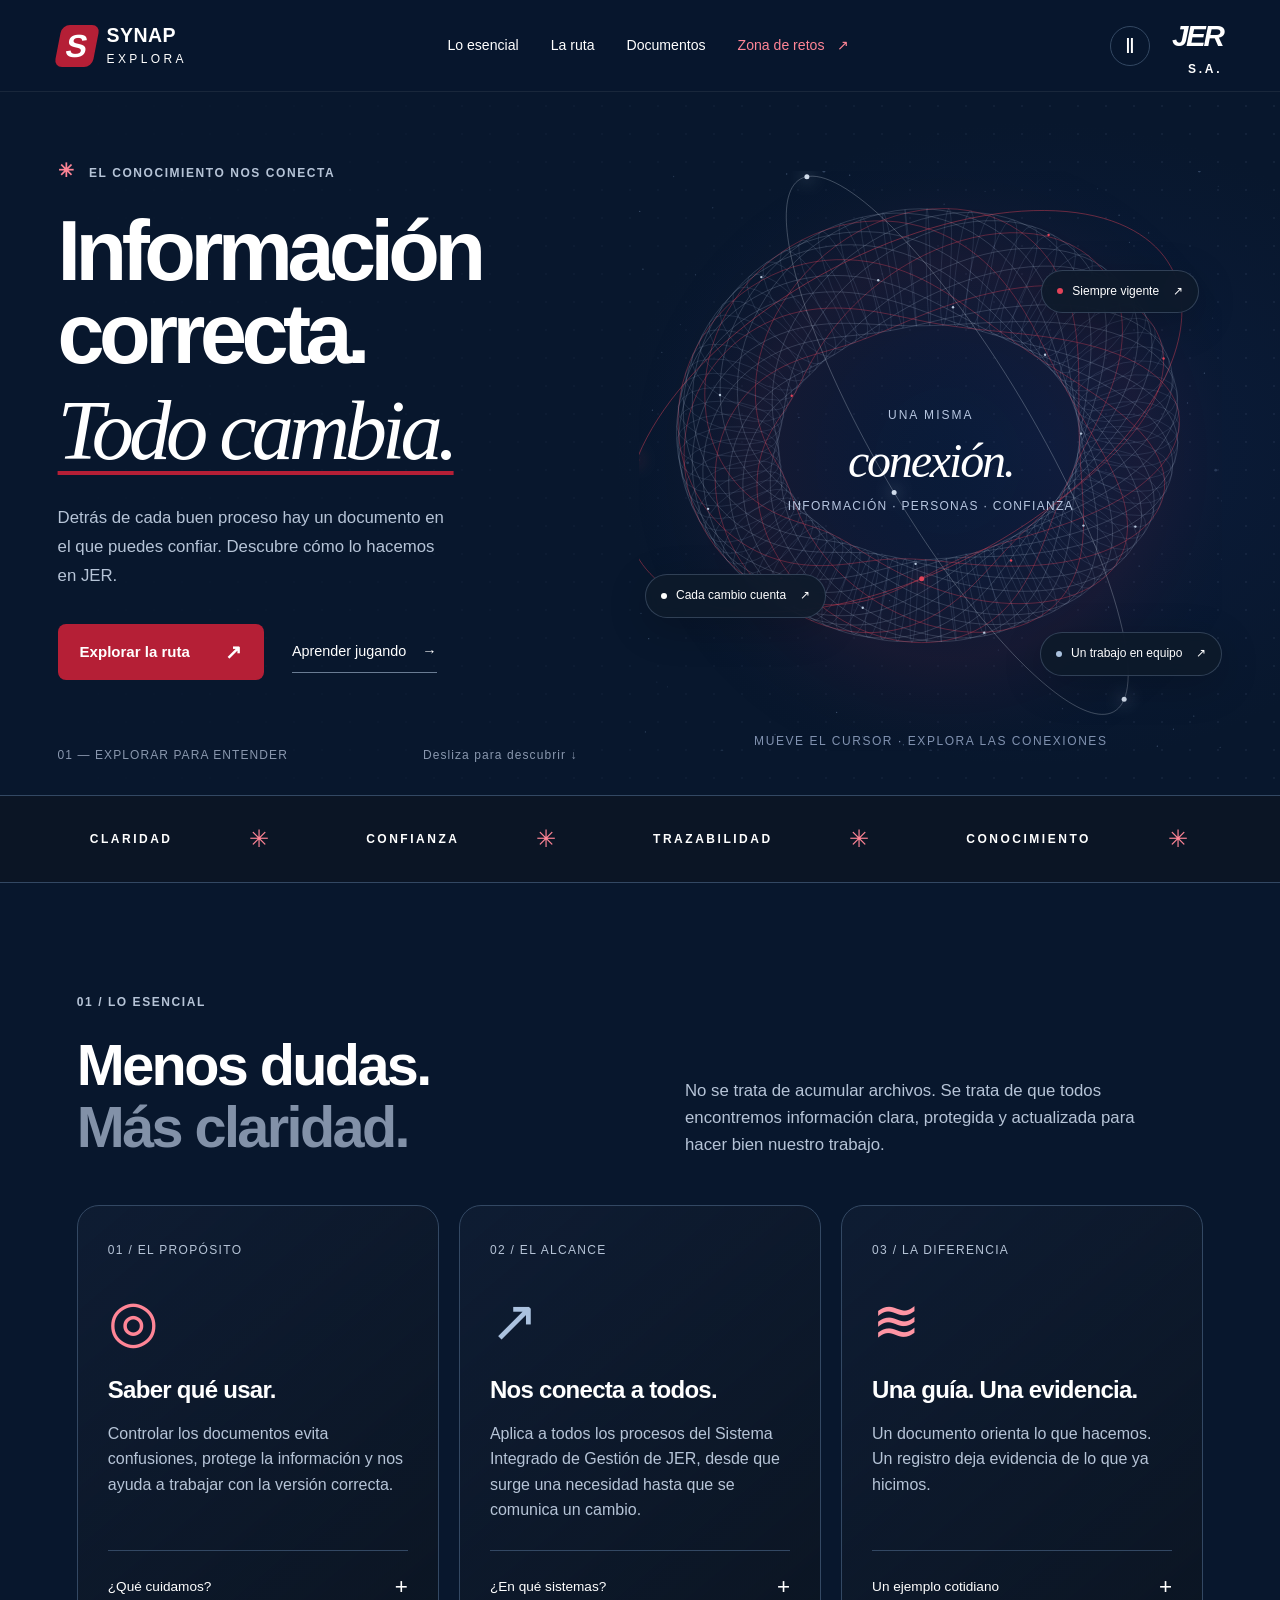
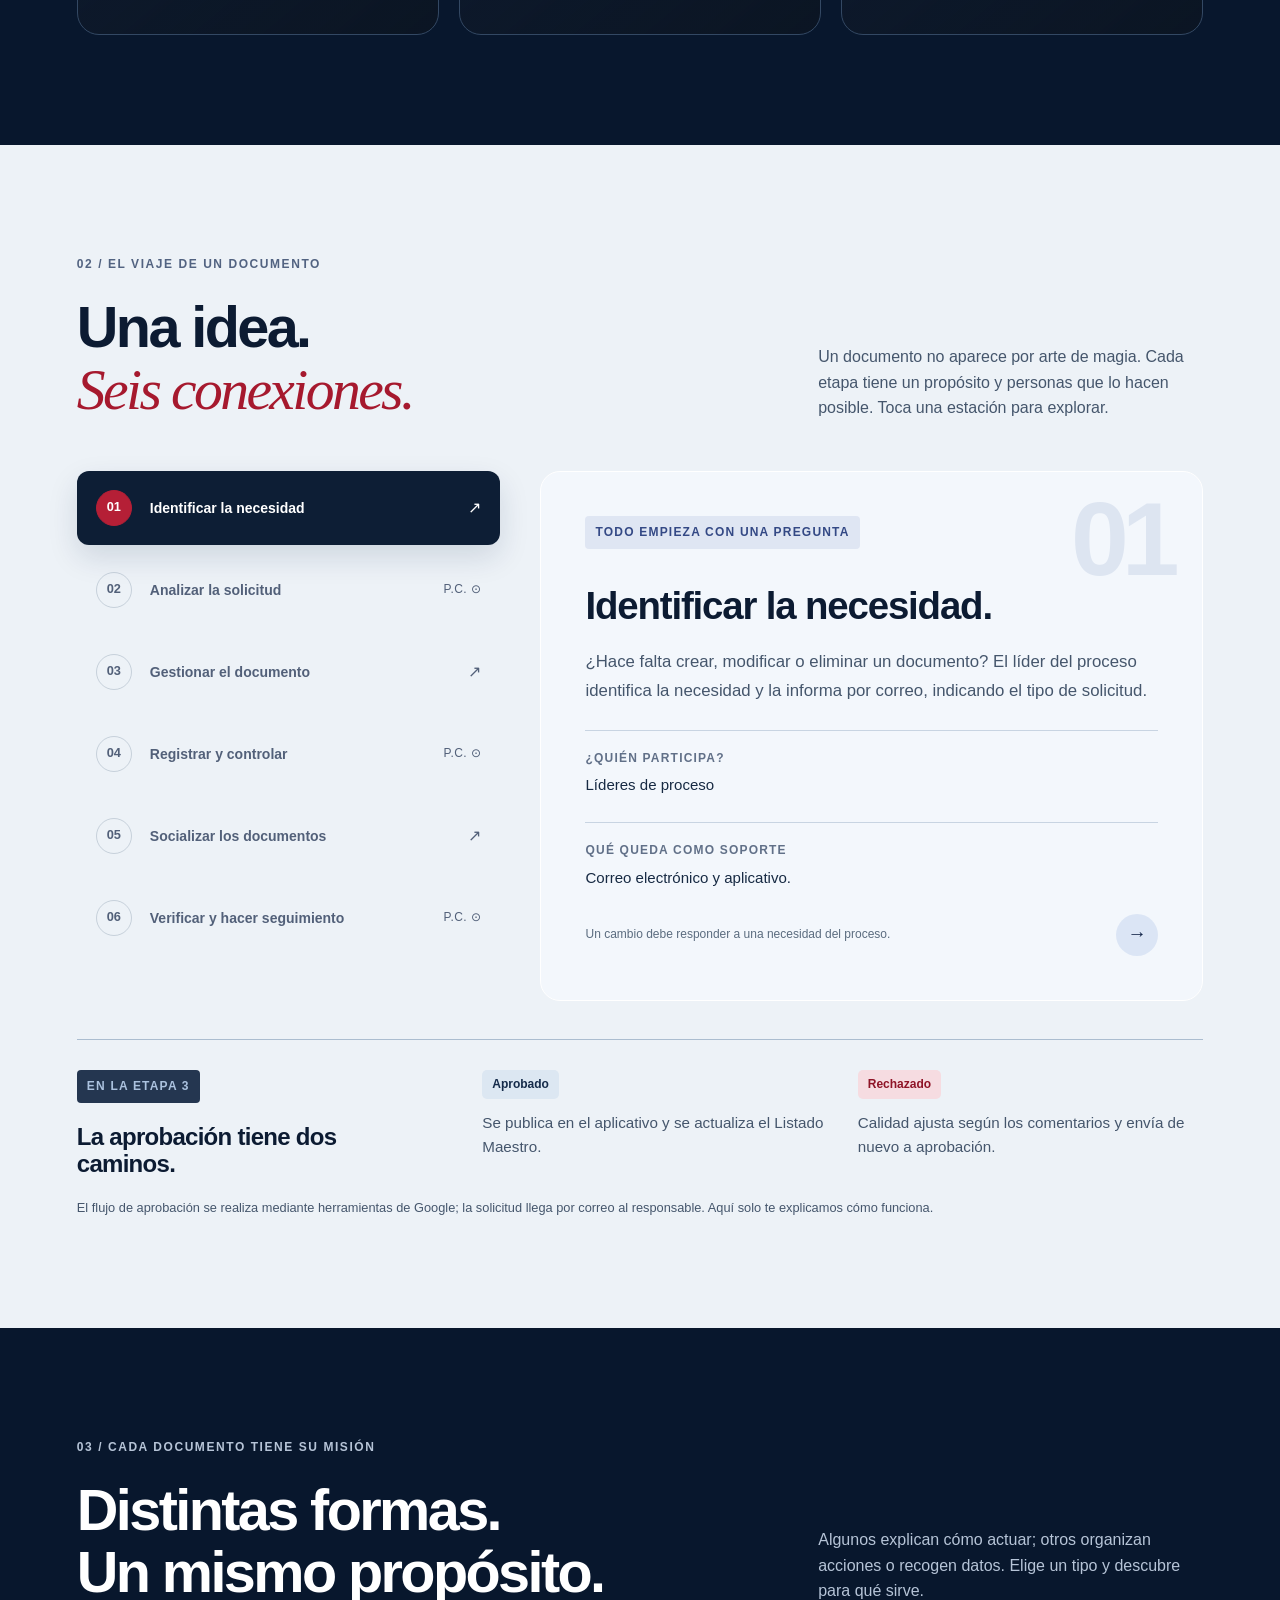
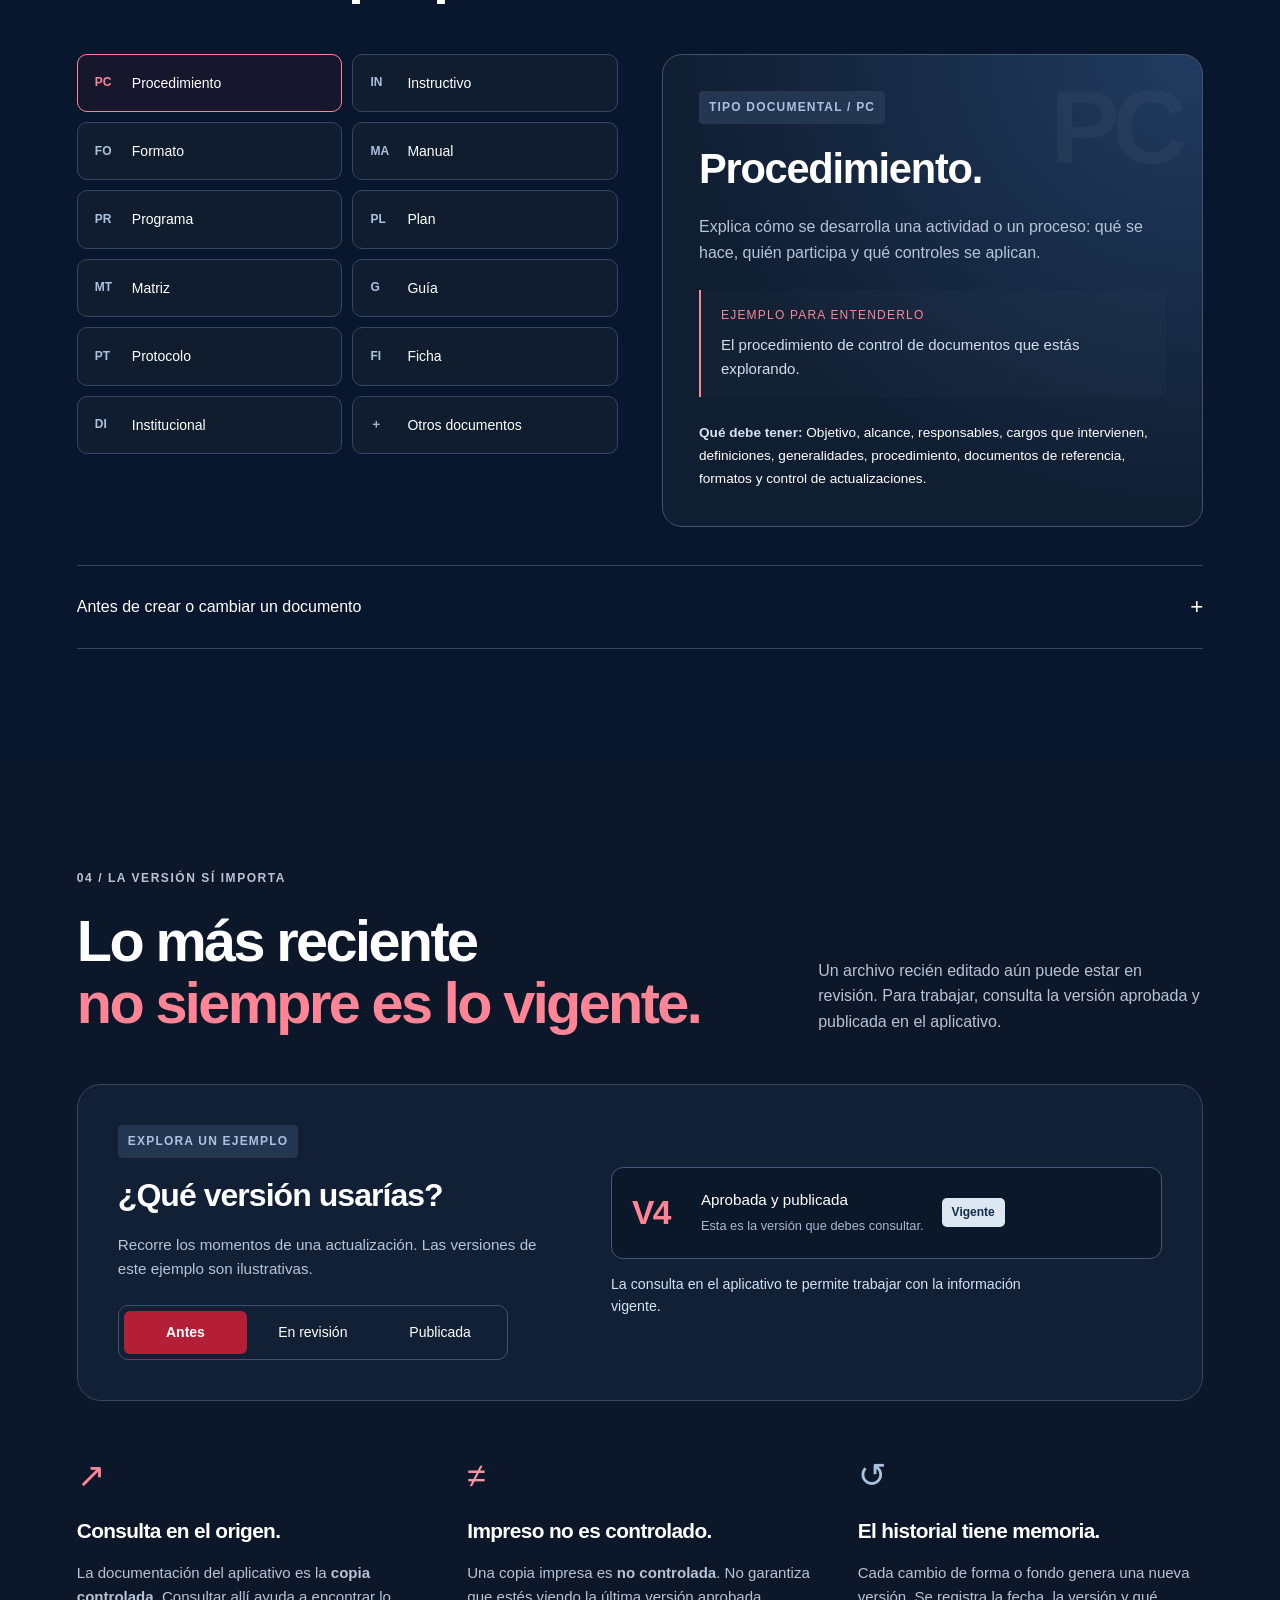
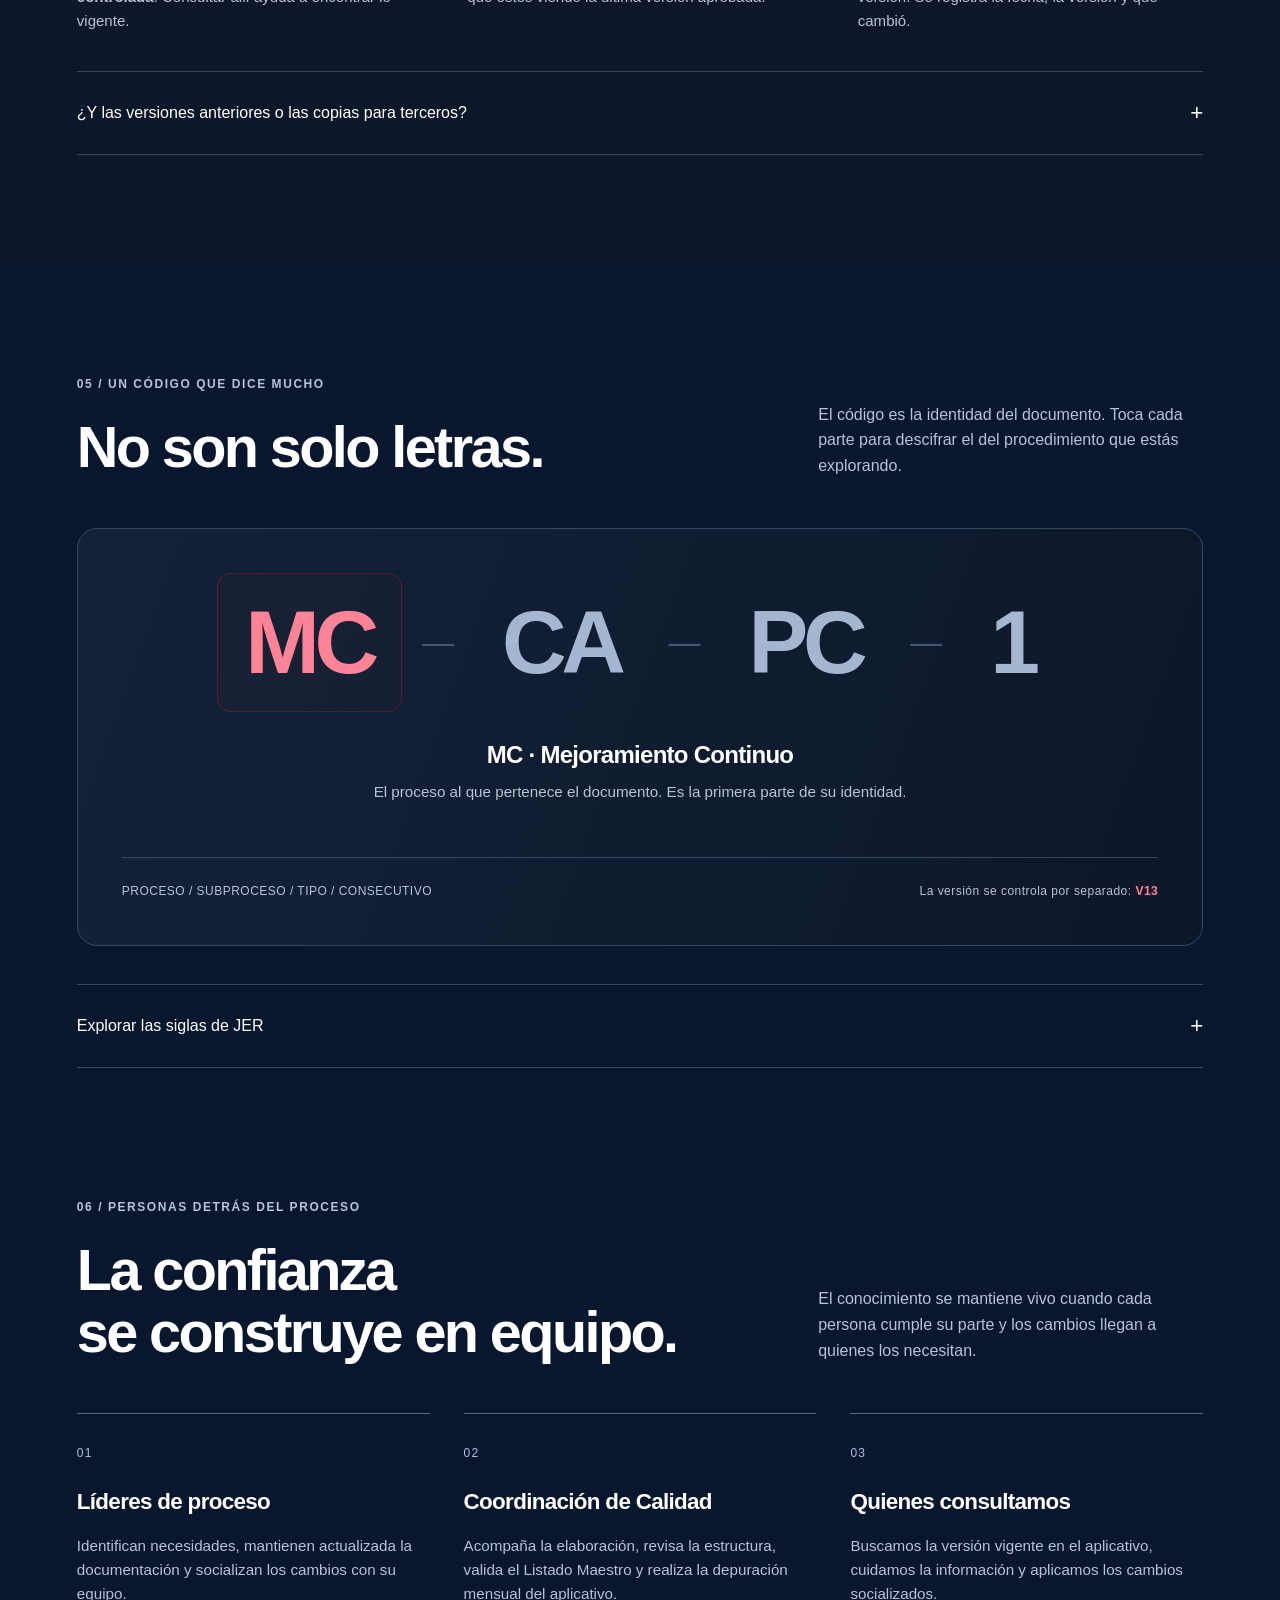
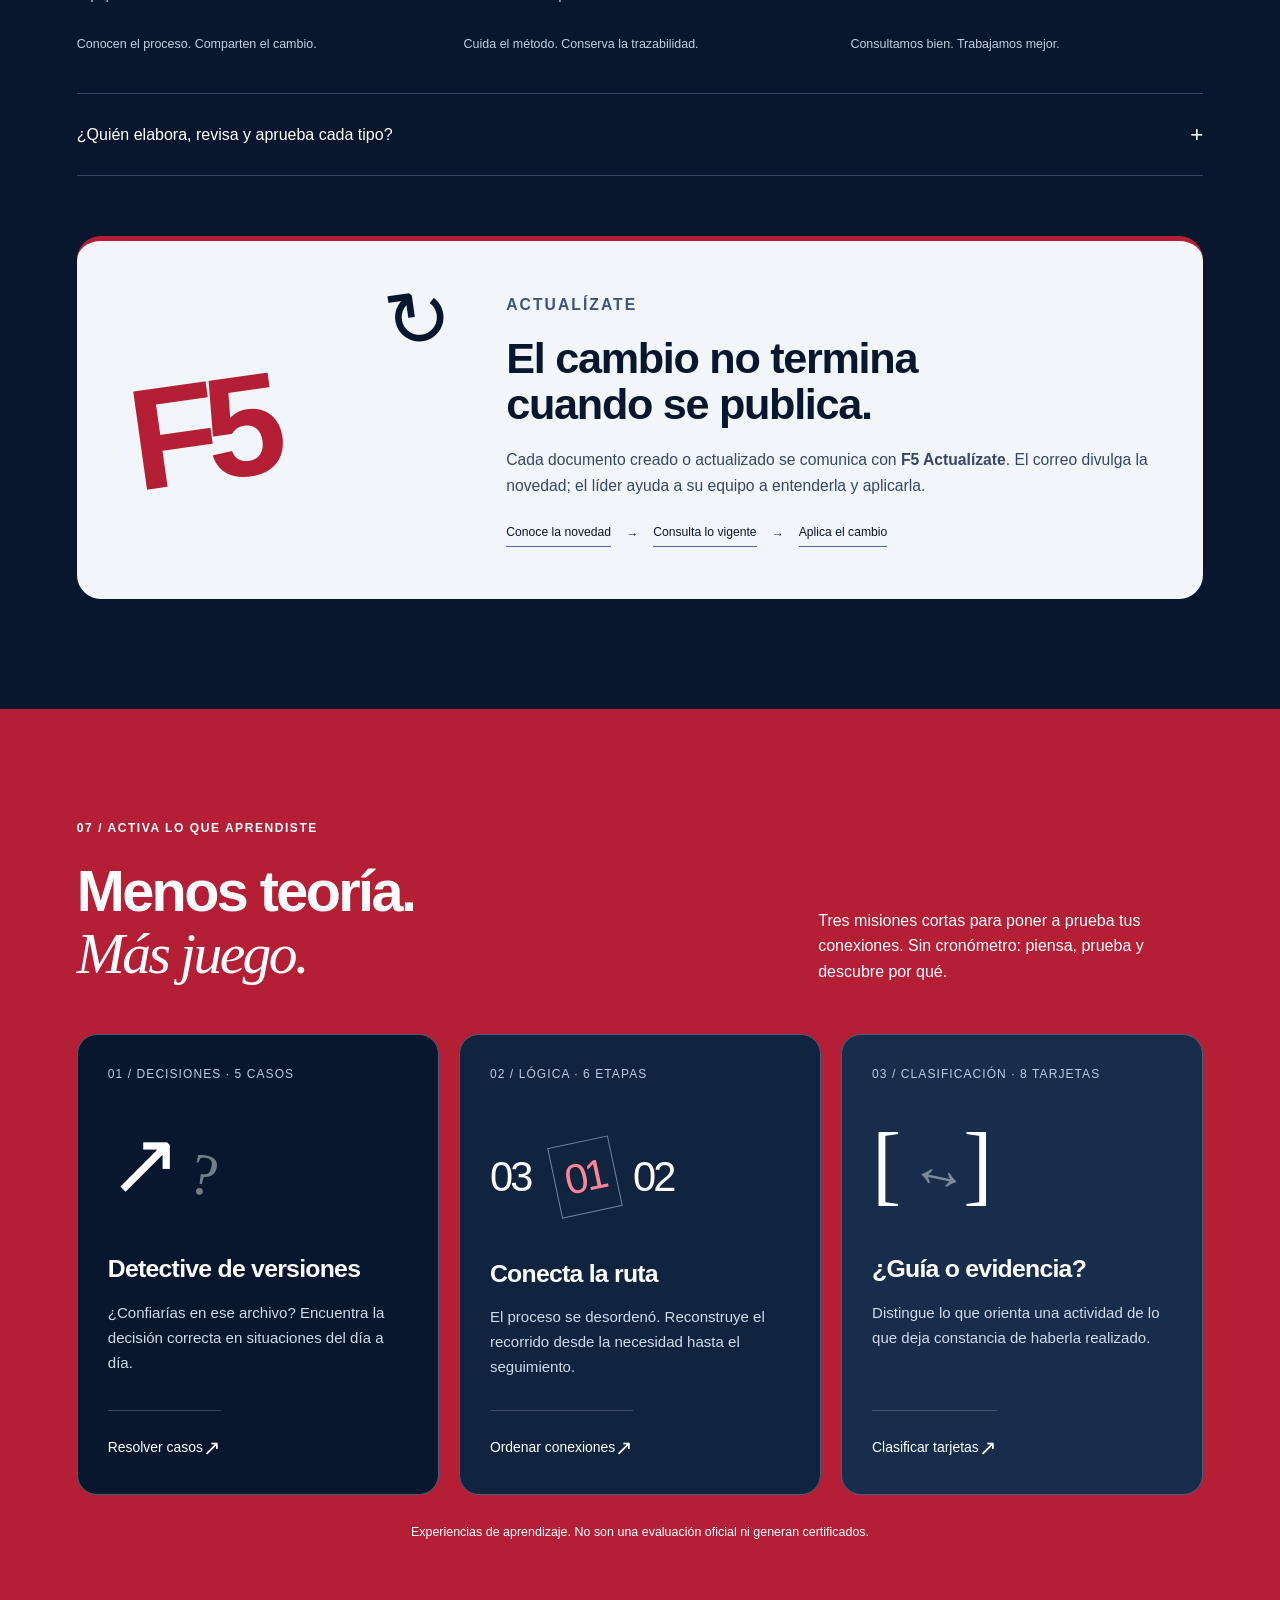
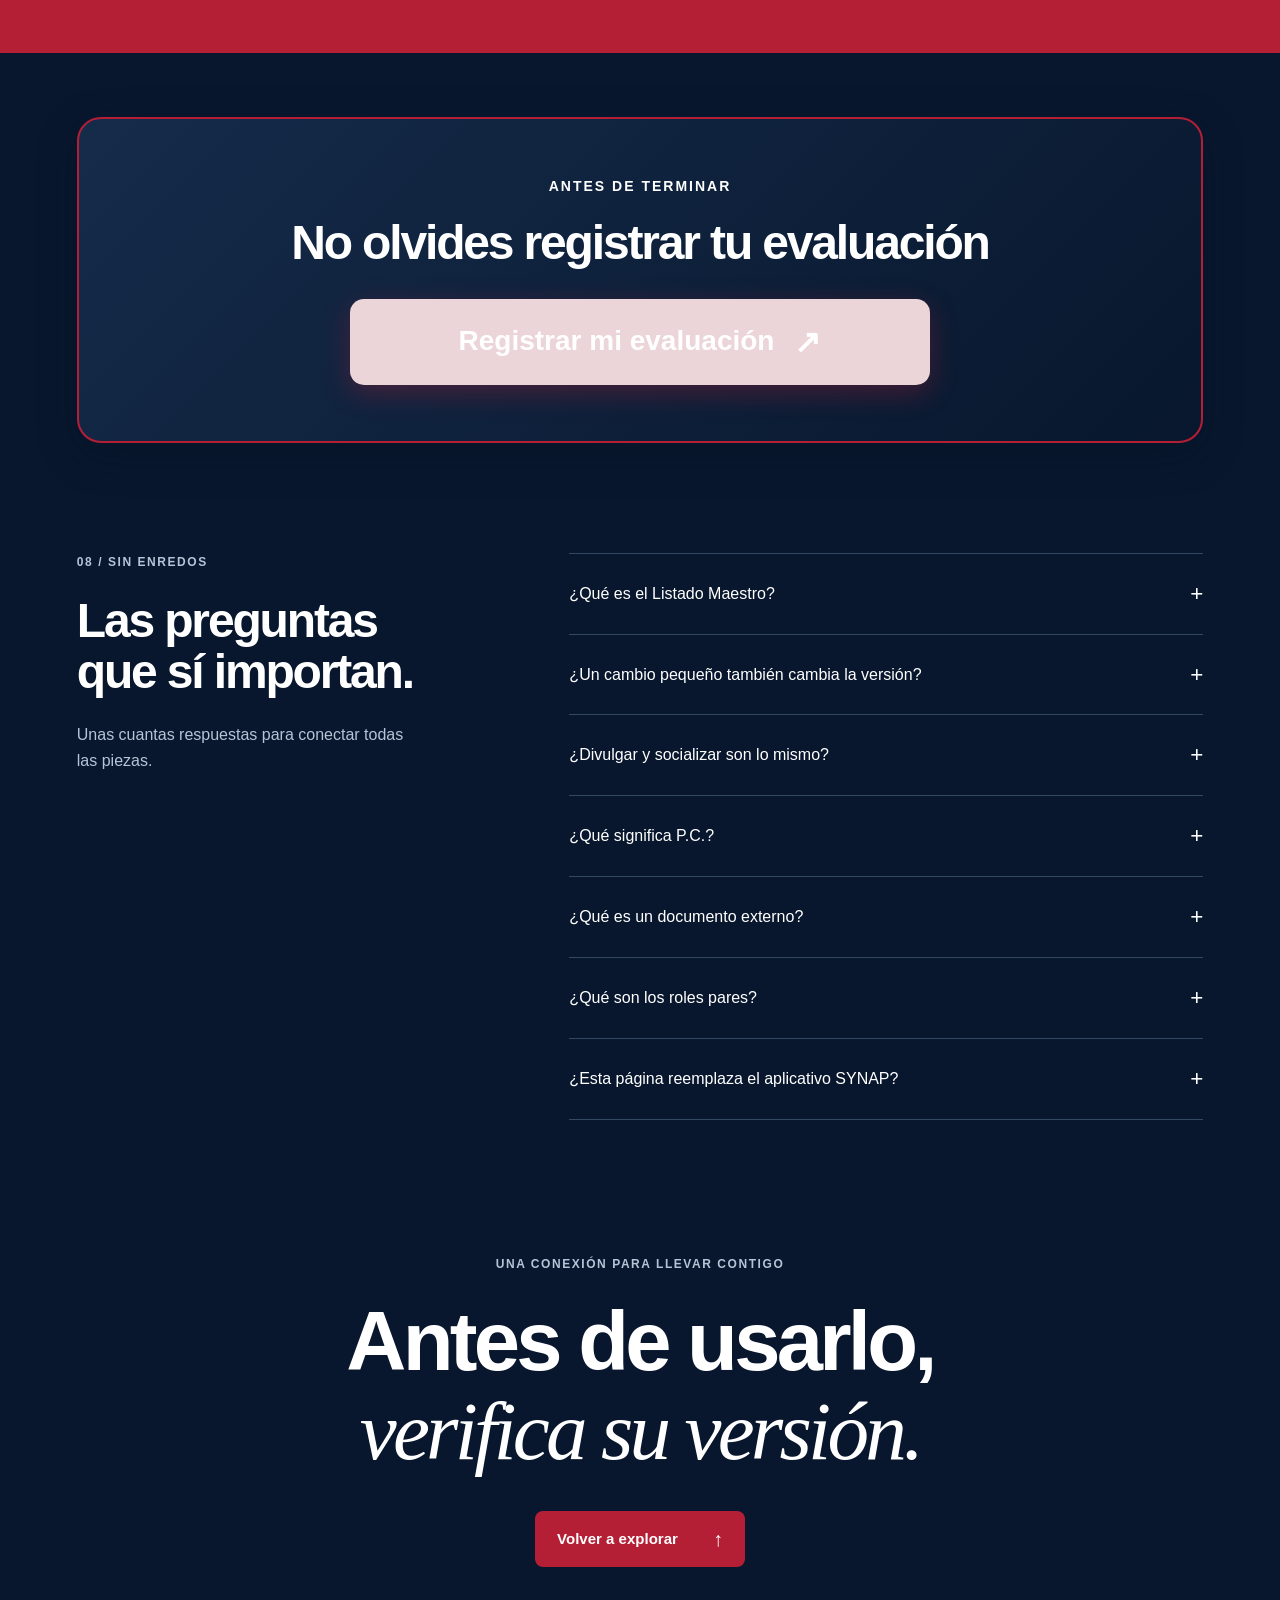
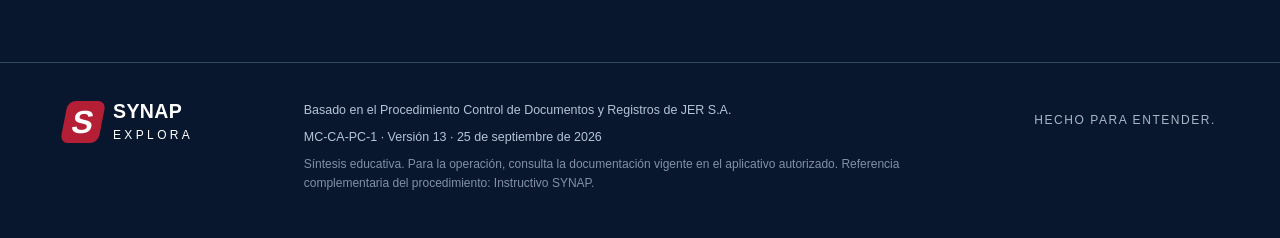
==== commit dd0d3479: "Update print statement from 'Hello' to 'Goodbye'" ====
--- a/index.html
+++ b/index.html
@@ -4,10 +4,52 @@
 <meta charset="utf-8"><meta name="viewport" content="width=device-width,initial-scale=1">
 <title>SYNAP Explora · El conocimiento nos conecta</title>
 <meta name="description" content="Descubre cómo JER cuida sus documentos: una experiencia interactiva con la ruta documental, ejemplos y retos para aprender jugando.">
-<meta name="theme-color" content="#07101e">
-<link rel="icon" href="data:image/svg+xml,%3Csvg xmlns='http://www.w3.org/2000/svg' viewBox='0 0 64 64'%3E%3Crect width='64' height='64' rx='16' fill='%2307101e'/%3E%3Cpath d='M45 18H25l-8 14h22L29 47H16' fill='none' stroke='%23d8ff71' stroke-width='7'/%3E%3C/svg%3E">
-<link rel="stylesheet" href="assets/style.css">
-<script defer src="assets/content.js"></script><script defer src="assets/app.js"></script>
+<meta name="theme-color" content="#08172d">
+<link rel="icon" href="data:image/svg+xml,%3Csvg xmlns='http://www.w3.org/2000/svg' viewBox='0 0 64 64'%3E%3Crect width='64' height='64' rx='16' fill='%2308172d'/%3E%3Cpath d='M45 18H25l-8 14h22L29 47H16' fill='none' stroke='%23b51f36' stroke-width='7'/%3E%3C/svg%3E">
+<style id="jer-corporate-theme">
+:root{--bg:#08172d;--panel:#0e1a2c;--panel2:#132138;--line:#28374a;--text:#f3f5f8;--muted:#a7b3c5;--accent:#ff8596;--blue:#abc2df;--coral:#ff95a4;--radius:22px;font-family:Arial,Helvetica,sans-serif;color-scheme:dark;font-size:16px}*{box-sizing:border-box}html{scroll-behavior:smooth;scroll-padding-top:110px}body{margin:0;background:var(--bg);color:var(--text);line-height:1.6}body.modal-open{overflow:hidden}button,a,input{touch-action:manipulation}button,a,summary{-webkit-tap-highlight-color:transparent}a{color:inherit;text-decoration:none}button{font:inherit;color:inherit;cursor:pointer}button:disabled{cursor:default}button{border:0}a:focus-visible,button:focus-visible,summary:focus-visible,[tabindex]:focus-visible{outline:3px solid var(--accent);outline-offset:5px}p,h1,h2,h3{margin:0}p{color:var(--muted)}h1,h2,h3{line-height:1.07;letter-spacing:-.045em;font-weight:650}h2{font-size:clamp(2.4rem,4.5vw,4.65rem)}h3{font-size:1.5rem;letter-spacing:-.03em}em{font-family:Georgia,serif;font-weight:400}::selection{background:var(--accent);color:var(--bg)}.skip{position:fixed;top:-100px;left:20px;background:var(--accent);color:var(--bg);padding:12px 24px;z-index:200}.skip:focus{top:20px}.reading-progress{position:fixed;top:0;left:0;height:3px;width:100%;z-index:100;background:transparent}.reading-progress i{display:block;background:var(--accent);height:100%;width:0}.header{position:sticky;top:0;z-index:50;display:flex;align-items:center;justify-content:space-between;height:92px;padding:0 4.5%;border-bottom:1px solid #ffffff12;background:#08172dee;backdrop-filter:blur(18px);gap:28px}.brand{display:flex;gap:11px;align-items:center;font-size:1.22rem;font-weight:800;line-height:1;letter-spacing:.02em}.brand-symbol{width:38px;height:42px;display:grid;place-items:center;font-weight:900;font-size:2rem;transform:skew(-11deg);color:var(--accent);border:2px solid var(--accent);border-radius:8px}.brand-sub{display:block;font-size:.75rem;font-weight:500;letter-spacing:.28em;margin-top:7px}.header nav{display:flex;gap:32px;font-size:.88rem}.header nav a{padding:10px 0;position:relative;white-space:nowrap}.header nav a:after{content:'';position:absolute;bottom:3px;left:0;width:0;height:1px;background:var(--accent);transition:width .25s}.header nav a:hover:after{width:100%}.header nav a:last-child{color:var(--accent)}.header nav a span{margin-left:9px}.header-actions{display:flex;gap:22px;align-items:center}.icon-button{width:40px;height:40px;border-radius:50%;border:1px solid var(--line);background:transparent;font-size:1.25rem;display:grid;place-items:center}.icon-button:hover{background:var(--panel2)}.jer-word{font-weight:900;font-style:italic;font-size:1.85rem;letter-spacing:-.08em}.jer-word span{display:block;font-size:.75rem;letter-spacing:.23em;text-align:right;font-style:normal}.menu-button{display:none;background:transparent}.hero{min-height:690px;position:relative;display:grid;grid-template-columns:1.05fr 1fr;align-items:center;overflow:hidden;padding:65px 4.5% 30px;isolation:isolate}.hero:before{content:'';position:absolute;right:-10%;top:0;width:65%;height:100%;background:radial-gradient(ellipse at 55% 50%,#152b6744,transparent 65%);z-index:-1}.hero-noise{position:absolute;inset:0;opacity:.13;background-image:radial-gradient(#607296 1px,transparent 1px);background-size:28px 28px;mask-image:linear-gradient(90deg,transparent,#000);pointer-events:none}.hero-copy{position:relative;z-index:2;padding-right:8px}.eyebrow{font-size:.75rem;font-weight:700;letter-spacing:.13em;line-height:1.5;color:var(--muted);margin-bottom:24px}.tiny-cross{font-size:1.2rem;color:var(--accent);margin-right:9px}.hero h1{font-size:clamp(3.5rem,6.6vw,7rem);line-height:.99;letter-spacing:-.065em}.hero h1>span{display:block;color:var(--accent);font-family:Georgia,serif;font-weight:400;font-style:italic;letter-spacing:-.06em;margin-top:12px}.hero-description{max-width:390px;margin-top:30px;font-size:1.05rem;line-height:1.75}.hero-buttons{display:flex;gap:28px;align-items:center;margin-top:33px}.button{padding:16px 22px;display:inline-flex;gap:35px;justify-content:space-between;align-items:center;font-size:.94rem;border-radius:8px;font-weight:700;transition:transform .25s,background .25s}.button:hover{transform:translateY(-3px)}.lime{background:var(--accent);color:#ffffff}.button span{font-size:1.25rem;line-height:1}.text-link{font-size:.9rem;border-bottom:1px solid #6a7c93;padding:9px 0}.text-link span{margin-left:12px}.hero-footnote{display:flex;justify-content:space-between;gap:20px;font-size:.75rem;letter-spacing:.09em;color:#8997ae;margin-top:66px;max-width:520px}.universe{height:580px;position:relative;min-width:0;margin-left:-15px;isolation:isolate}.universe canvas{width:100%;height:100%;display:block;position:absolute;inset:0;z-index:-1}.universe-center{position:absolute;left:50%;top:50%;transform:translate(-50%,-50%);text-align:center;pointer-events:none;white-space:nowrap}.universe-center>span{display:block;color:#b7c6e0;font-size:.75rem;letter-spacing:.17em}.universe-center strong{font-family:Georgia,serif;display:block;font-size:3rem;font-style:italic;font-weight:400;letter-spacing:-.045em;line-height:1.5}.universe-center>span:last-child{font-size:.75rem;letter-spacing:.11em}.orb-label{position:absolute;border:1px solid #52647c88;border-radius:40px;background:#0d1a2add;padding:11px 15px;display:flex;gap:9px;align-items:center;font-size:.75rem;box-shadow:0 10px 40px #0003;animation:float 6s ease-in-out infinite;backdrop-filter:blur(8px);transition:border-color .2s}.orb-label:hover{border-color:var(--accent)}.orb-label>span:last-child{margin-left:5px}.orb-one{top:17%;right:4%}.orb-two{bottom:23%;left:1%;animation-delay:-2s}.orb-three{bottom:13%;right:0;animation-delay:-4s}.orb-dot{width:6px;height:6px;border-radius:50%;background:var(--accent)}.coral{background:var(--coral)}.blue{background:var(--blue)}.universe-hint{position:absolute;bottom:0;width:100%;text-align:center;font-size:.75rem;letter-spacing:.13em;color:#8192b0}.principles-strip{display:flex;justify-content:space-around;gap:30px;padding:24px 4.5%;border-top:1px solid var(--line);border-bottom:1px solid var(--line);background:#0b1525;overflow:hidden}.principles-strip>span{white-space:nowrap;display:flex;align-items:center;gap:clamp(30px,6vw,100px);font-size:.75rem;font-weight:700;letter-spacing:.21em}.principles-strip b{color:var(--accent);font-size:1.5rem;font-weight:400}.section{padding:110px 6%;max-width:1600px;margin:0 auto}.section-heading{display:grid;grid-template-columns:1fr 1fr;gap:0 90px;align-items:end;margin-bottom:46px}.section-heading>.eyebrow{grid-column:1/-1}.section-heading>p:last-child{max-width:490px;font-size:1.05rem}.muted{color:#8291a8}.section-top{display:flex;justify-content:space-between;gap:70px;align-items:end;margin-bottom:50px}.section-top>p{max-width:385px;font-size:1rem}.essential-grid{display:grid;grid-template-columns:repeat(3,1fr);gap:20px}.info-card{padding:30px;border:1px solid var(--line);background:linear-gradient(140deg,#15223977,#0b1523);border-radius:var(--radius);transition:transform .3s,border-color .3s}.info-card:hover{transform:translateY(-6px);border-color:#657a90}.card-index{font-size:.75rem;letter-spacing:.11em;color:var(--muted)}.line-icon{font-size:3.6rem;line-height:1.4;color:var(--accent);margin:20px 0 15px}.info-card h3{margin-bottom:18px}.info-card>p{font-size:1rem;min-height:105px}.info-card details{border-top:1px solid var(--line);margin-top:24px;padding-top:18px}.info-card summary{font-size:.85rem}.info-card details p{font-size:.9rem;padding-top:15px}.blue-text{color:var(--blue)!important}.coral-text{color:var(--coral)!important}.lime-text{color:var(--accent)!important}summary{display:flex;justify-content:space-between;gap:18px;align-items:center;cursor:pointer;list-style:none}summary::-webkit-details-marker{display:none}summary span{font-size:1.4rem;font-weight:400;transition:transform .2s}details[open]>summary span{transform:rotate(45deg)}.route-section{background:#edf2f7;color:#0c1b32;max-width:none}.route-section .section-top,.route-layout,.approval-note{max-width:1408px;margin-left:auto;margin-right:auto}.route-section p{color:#45566c}.route-section h2 em{color:#a6192e}.route-section .eyebrow{color:#526381}.route-layout{display:grid;grid-template-columns:.78fr 1.22fr;gap:40px}.route-stations{display:flex;flex-direction:column;gap:8px}.station{width:100%;display:flex;gap:18px;align-items:center;text-align:left;padding:18px;background:transparent;border:1px solid transparent;border-radius:12px;color:#526079;transition:background .2s}.station:hover{background:#cad7e5}.station[aria-selected=true]{background:#0d1e35;color:white;box-shadow:0 12px 30px #0b254822}.station-num{font-size:.8rem;font-weight:700;border:1px solid #8d9daf66;display:grid;place-items:center;width:36px;height:36px;border-radius:50%;flex-shrink:0}.station[aria-selected=true] .station-num{background:var(--accent);color:#ffffff;border-color:var(--accent)}.station-label{flex:1;font-size:.98rem;font-weight:700}.station .pc-badge{font-size:.75rem;letter-spacing:.04em;white-space:nowrap}.route-detail{border-radius:20px;background:#f3f7fc;padding:44px;display:flex;flex-direction:column;position:relative;overflow:hidden;border:1px solid white;min-height:500px}.route-detail .step-counter{font-size:6.5rem;line-height:1;font-weight:800;letter-spacing:-.07em;color:#dde5f1;position:absolute;top:15px;right:30px}.route-detail .small-tag{position:relative;align-self:start;margin-bottom:36px;background:#dfe6f3;color:#344985}.route-detail h3{font-size:2.4rem;max-width:80%;position:relative;margin-bottom:22px}.route-detail .route-desc{font-size:1.05rem;line-height:1.7;max-width:570px;position:relative}.route-fact{border-top:1px solid #c8d4e2;padding-top:18px;margin-top:25px;display:grid;gap:5px}.route-fact strong{font-size:.75rem;letter-spacing:.1em;text-transform:uppercase;color:#617088}.route-fact p{font-size:.94rem;color:#172a43}.route-foot{display:flex;justify-content:space-between;align-items:center;gap:15px;margin-top:auto;padding-top:24px;font-size:.75rem;color:#5b6c7f}.route-foot button{background:#dbe5f5;color:#14264a;border-radius:50%;width:42px;height:42px;font-size:1.2rem}.small-tag{display:inline-block;font-size:.75rem;letter-spacing:.1em;font-weight:700;border-radius:4px;padding:7px 10px;background:#243650;color:var(--blue)}.approval-note{margin-top:38px;border-top:1px solid #abbdd0;padding-top:30px;display:grid;grid-template-columns:1fr 2fr;gap:20px 45px}.approval-note>.small-tag{justify-self:start;align-self:start;grid-row:1}.approval-note h3{grid-column:1;max-width:260px;line-height:1.15}.approval-columns{grid-column:2;grid-row:1/3;display:grid;grid-template-columns:1fr 1fr;gap:30px}.approval-columns p{font-size:.95rem;margin-top:12px}.status{display:inline-block;padding:5px 10px;font-size:.75rem;border-radius:5px;font-weight:700}.status.good{background:#dce7f2;color:#152b4a}.status.warm{background:#f6dce1;color:#8f1427}.fineprint{font-size:.8rem;line-height:1.6}.approval-note>.fineprint{grid-column:1/-1}.type-explorer{display:grid;grid-template-columns:1fr 1fr;gap:44px}.type-tabs{display:grid;grid-template-columns:1fr 1fr;gap:10px;align-content:start}.type-tab{background:#101d2f;text-align:left;display:flex;align-items:center;gap:13px;padding:17px;border:1px solid var(--line);border-radius:10px;font-size:.92rem;transition:background .2s,transform .2s}.type-tab:hover{transform:translateY(-2px);background:#192d46}.type-tab span{font-size:.75rem;color:var(--blue);font-weight:700;min-width:24px}.type-tab[aria-selected=true]{border-color:var(--accent);background:#b51f3610}.type-tab[aria-selected=true] span{color:var(--accent)}.type-content{padding:36px;border:1px solid #41556a;border-radius:20px;background:radial-gradient(ellipse at top right,#213b60,#101e31 70%);min-height:415px;position:relative;overflow:hidden}.type-big{font-size:6.5rem;font-weight:800;line-height:1;color:#ffffff0a;position:absolute;right:22px;top:20px;letter-spacing:-.07em}.type-content h3{font-size:2.6rem;margin:23px 0;position:relative}.type-content p{max-width:460px}.example{margin-top:24px;padding:16px 20px;border-left:2px solid var(--accent);background:#ffffff04}.example span{display:block;font-size:.75rem;letter-spacing:.1em;color:var(--accent);margin-bottom:8px}.example p{color:#d4deed;font-size:.94rem}.type-minimum{font-size:.85rem;line-height:1.7;margin-top:24px}.type-minimum strong{color:#d8e1ef}.wide-details{border-top:1px solid var(--line);border-bottom:1px solid var(--line);padding:23px 0;margin-top:38px}.wide-details>summary{font-size:1rem}.details-grid{display:grid;grid-template-columns:1fr 1fr;gap:40px;margin-top:28px;max-width:1000px}.details-grid h3{font-size:1.12rem;margin-bottom:15px;letter-spacing:-.02em}.details-grid p{font-size:.95rem}.rules-section{background:#0c1829;max-width:none}.rules-section>*{max-width:1408px;margin-left:auto;margin-right:auto}.version-playground{display:grid;grid-template-columns:.88fr 1.12fr;gap:60px;padding:40px;border:1px solid #35465e;border-radius:24px;background:#112035}.version-playground h3{font-size:2rem;margin:20px 0}.version-playground p{font-size:.95rem;max-width:440px}.segmented{display:flex;border:1px solid #40536d;gap:4px;border-radius:10px;padding:5px;max-width:390px;margin-top:24px}.segmented button{border-radius:6px;background:transparent;padding:10px 9px;flex:1;font-size:.8rem;white-space:nowrap}.segmented button[aria-pressed=true]{background:var(--accent);color:#ffffff;font-weight:700}.version-scene{display:flex;flex-direction:column;justify-content:center;gap:14px}.version-card{display:flex;align-items:center;gap:18px;border:1px solid #415777;border-radius:12px;padding:20px;background:#0b182a;animation:appear .4s ease}.version-card b{font-size:2.1rem;line-height:1;letter-spacing:-.05em;color:var(--accent);min-width:51px}.version-card strong{display:block;font-size:.95rem;font-weight:500}.version-card small{font-size:.8rem;color:#a7b8d3}.version-card.pending b{color:var(--coral)}.version-card.archived b{color:#8798af}.version-scene>p{color:#d4e2f4;font-size:.89rem}.rule-cards{display:grid;grid-template-columns:repeat(3,1fr);gap:45px;margin-top:48px}.rule-cards h3{margin:18px 0;font-size:1.3rem}.rule-cards p{font-size:.94rem}.rule-symbol{font-size:2.1rem}.code-decoder{border:1px solid var(--line);border-radius:20px;padding:44px;background:linear-gradient(110deg,#142239,#0c1728)}.code-parts{display:flex;justify-content:center;align-items:center;gap:20px}.code-parts>span{color:#425772;font-size:2rem}.code-parts button{font-size:clamp(2.5rem,7vw,6.5rem);font-weight:700;letter-spacing:-.06em;line-height:1.3;padding:10px 27px;background:transparent;border-radius:14px;border:1px solid transparent;color:#a4b6d0;transition:color .2s,background .2s,transform .2s}.code-parts button:hover{transform:translateY(-4px)}.code-parts button[aria-pressed=true]{color:var(--accent);border-color:#b51f3655;background:#b51f3608}#code-explanation{text-align:center;min-height:115px;margin-top:30px}#code-explanation h3{font-size:1.5rem;margin-bottom:12px}#code-explanation p{max-width:550px;margin:auto;font-size:.95rem}.code-bottom{border-top:1px solid var(--line);padding-top:24px;display:flex;justify-content:space-between;gap:20px;font-size:.75rem;color:var(--muted);letter-spacing:.04em}.code-bottom b{color:var(--accent)}.acronym-grid{display:grid;grid-template-columns:1fr 1fr;gap:40px;padding-top:25px}.acronym-grid h3{font-size:1.15rem;margin-bottom:18px}.acronym-grid dl{margin:0}.acronym-grid dl>div{display:flex;gap:14px;padding:9px 0;border-bottom:1px solid #28374a88;font-size:.87rem}.acronym-grid dt{min-width:40px;color:var(--accent)}.acronym-grid dd{margin:0;color:var(--muted)}.people-section{padding-top:20px}.people-grid{display:grid;grid-template-columns:repeat(3,1fr);gap:34px}.people-grid article{padding-top:25px;border-top:1px solid #596a80}.role-number{font-size:.75rem;letter-spacing:.1em;color:var(--blue)}.people-grid h3{margin:25px 0 20px;font-size:1.4rem}.people-grid p{font-size:.95rem}.role-line{display:block;font-size:.78rem;color:#c4d0e1;margin-top:28px}.table-wrap{overflow-x:auto;margin-top:25px}table{width:100%;border-collapse:collapse;text-align:left;font-size:.88rem;min-width:650px}caption{text-align:left;color:var(--muted);font-size:.8rem;margin-bottom:15px}th,td{border-bottom:1px solid var(--line);padding:16px;vertical-align:top}thead{background:#162640}td{color:var(--muted)}.f5-panel{display:grid;grid-template-columns:1fr 2fr;gap:55px;background:#f2f5f9;color:#12203c;border-radius:24px;padding:52px;margin-top:60px;overflow:hidden;position:relative}.f5-mark{font-size:9rem;font-weight:800;letter-spacing:-.09em;line-height:1;align-self:center;transform:rotate(-8deg);position:relative}.f5-mark span{position:absolute;right:0;top:-50px;font-weight:400;font-size:5rem;color:#a6192e;animation:spin 18s linear infinite}.f5-panel .eyebrow{color:#3e5380;margin-bottom:18px}.f5-panel h3{font-size:2.7rem;line-height:1.07;margin-bottom:20px}.f5-panel p{color:#344769;font-size:.98rem;max-width:650px}.f5-steps{display:flex;gap:15px;align-items:center;flex-wrap:wrap;margin-top:25px;font-size:.76rem}.f5-steps span{border-bottom:1px solid #536c9d;padding-bottom:4px}.games-section{background:var(--accent);color:#ffffff;max-width:none}.games-section>*{max-width:1408px;margin-left:auto;margin-right:auto}.games-section p{color:#ffffff}.games-section .eyebrow{color:#ffffff}.games-grid{display:grid;grid-template-columns:repeat(3,1fr);gap:20px}.game-card{text-align:left;background:#102440;color:#ffffff;border:1px solid #3b4e6a;border-radius:20px;padding:30px;position:relative;overflow:hidden;transition:transform .3s,box-shadow .3s;display:flex;flex-direction:column}.game-card:hover{transform:translateY(-8px) rotate(-1deg);box-shadow:0 20px 30px #06132655}.game-card:nth-child(2){background:#142c4b}.game-card:nth-child(3){background:#172a46}.game-card .game-meta{font-size:.75rem;letter-spacing:.09em;color:#bccce0}.game-card:nth-child(2) .game-meta{color:#b6c7f1}.game-card:nth-child(3) .game-meta{color:#bccce0}.game-glyph{font-size:5.5rem;letter-spacing:-.07em;line-height:1.5;color:var(--accent);padding:15px 0 25px;font-family:Georgia,serif}.game-glyph>span{display:inline-block;transform:rotate(12deg);margin-left:15px;font-size:3.7rem;color:#ffffff70}.order-glyph{font-family:Arial,sans-serif;font-size:2.6rem;padding-top:57px;line-height:1.5;padding-bottom:47px;color:#adc7ff}.order-glyph>span{font-size:2.6rem;color:var(--accent);transform:rotate(-12deg);border:1px solid #7890c8;padding:4px 10px;margin-right:8px}.game-card:nth-child(3) .game-glyph{color:#ffffff}.game-card h3{font-size:1.55rem;margin-bottom:18px}.game-card p{font-size:.94rem;color:#c6d2e2;line-height:1.65;flex:1}.game-card:nth-child(2) p{color:#bdc7df}.game-card:nth-child(3) p{color:#c6d2e2}.game-cta{border-top:1px solid #ffffff33;display:flex;justify-content:space-between;align-items:center;padding-top:20px;margin-top:30px;font-size:.87rem}.game-cta b{font-size:1.3rem;font-weight:400}.game-disclaimer{font-size:.78rem;text-align:center;margin-top:28px}.faq-section{display:grid;grid-template-columns:.8fr 1.2fr;gap:70px}.faq-intro h2{font-size:3rem}.faq-intro>p:last-child{margin-top:25px;max-width:330px}.faq-list details{padding:22px 0;border-bottom:1px solid var(--line)}.faq-list details:first-child{border-top:1px solid var(--line)}.faq-list summary{font-size:1rem}.faq-list details p{font-size:.95rem;margin-top:18px;padding-right:22px}.closing{text-align:center;padding-top:25px;padding-bottom:95px}.closing h2{font-size:clamp(2.5rem,6.5vw,6rem)}.closing h2 span{font-family:Georgia,serif;font-style:italic;font-weight:400;color:var(--accent)}.closing .button{margin-top:35px}footer{border-top:1px solid var(--line);padding:38px 5%;display:flex;gap:50px;align-items:start;justify-content:space-between}footer .brand{flex-shrink:0}footer>div{max-width:620px}footer p{font-size:.78rem;margin-bottom:7px}.footer-label{font-size:.75rem;letter-spacing:.13em;white-space:nowrap;color:#a9b7c8;margin-top:10px}footer .fineprint{font-size:.75rem;color:#8191a6}dialog{width:min(740px,calc(100% - 28px));max-height:90dvh;border:1px solid #576781;border-radius:24px;background:#0e1c30;color:var(--text);padding:30px;box-shadow:0 40px 100px #0008;overscroll-behavior:contain}dialog::backdrop{background:#020711d9;backdrop-filter:blur(8px)}.dialog-top{display:flex;justify-content:space-between;align-items:center;gap:20px;margin-bottom:25px}.dialog-top .eyebrow{margin:0;font-size:.75rem}.dialog-top .icon-button{font-size:1.8rem;flex-shrink:0}#game-content h2{font-size:2.3rem;margin-bottom:22px;line-height:1.12}#game-content p{font-size:.98rem}.game-progress{display:flex;gap:6px;margin:24px 0}.game-progress i{flex:1;height:4px;background:#354660;border-radius:3px}.game-progress i.done{background:var(--accent)}.question-number{display:block;font-size:.75rem;letter-spacing:.12em;color:var(--blue);margin-bottom:16px}.game-options{display:grid;gap:10px;margin-top:24px}.game-options button,.order-pool button{border:1px solid #3b4e6a;border-radius:10px;padding:16px 18px;text-align:left;background:#142741;font-size:.94rem;transition:background .15s}.game-options button:hover:not(:disabled),.order-pool button:hover:not(:disabled){background:#233d60}.game-options button.correct{border-color:var(--accent);background:#b51f3615}.game-options button.incorrect{border-color:var(--coral);background:#ff8d8b15}.feedback{margin-top:24px;background:#ffffff06;border-left:3px solid var(--blue);padding:15px 20px;border-radius:0 8px 8px 0}.feedback p{color:#d1dbea}.feedback strong{display:block;color:var(--accent);margin-bottom:8px}.feedback.wrong{border-left-color:var(--coral)}.feedback.wrong strong{color:var(--coral)}.game-next{margin-top:24px}.game-result{text-align:center;padding:20px 0}.score-ring{border:2px solid var(--accent);border-radius:50%;width:150px;height:150px;display:grid;place-content:center;margin:0 auto 30px;background:radial-gradient(#b51f3617,transparent);box-shadow:0 0 50px #b51f3610}.score-ring strong{font-size:3.5rem;font-weight:500;line-height:1.2}.score-ring small{font-size:.75rem;color:var(--accent)}.result-actions{display:flex;justify-content:center;gap:15px;flex-wrap:wrap;margin-top:25px}.button.secondary{background:transparent;border:1px solid #526580;color:var(--text)}.sort-card{font-size:1.3rem;line-height:1.5;color:white;background:#1c2d49;padding:28px;border:1px solid #40587c;border-radius:16px;margin-top:24px}.sort-options{grid-template-columns:1fr 1fr}.sort-options button{text-align:center}.order-pool{display:grid;grid-template-columns:1fr 1fr;gap:10px;margin-top:20px}.order-pool button{font-size:.85rem}.order-pool button:disabled{opacity:.25}.order-selected{margin:20px 0;padding:0;list-style:none;display:grid;gap:8px}.order-selected li{display:flex;gap:12px;align-items:center;background:#b51f360a;border:1px solid #a5bdd133;border-radius:8px;padding:10px 13px;font-size:.85rem}.order-selected li span{color:var(--accent);font-weight:700}.order-selected li button{background:transparent;font-size:1.15rem;margin-left:auto;color:var(--muted)}.order-empty{padding:20px;border:1px dashed #47607e;border-radius:10px;text-align:center;font-size:.88rem}.order-controls{display:flex;gap:12px;align-items:center;flex-wrap:wrap}.order-controls .button{font-size:.86rem}.button:disabled{opacity:.35}.answer-route{padding-left:20px;color:#bbcce2;font-size:.86rem}.noscript{position:fixed;bottom:0;left:0;right:0;padding:16px;background:var(--accent);color:#ffffff;z-index:150}.reveal{opacity:1}.js-motion .reveal{opacity:0;transform:translateY(24px);transition:opacity .7s,transform .7s}.js-motion .reveal.visible{opacity:1;transform:none}#confetti{position:fixed;inset:0;pointer-events:none;z-index:1000;overflow:hidden}#confetti i{position:absolute;top:-30px;width:7px;height:15px;background:var(--accent);animation:confetti 2s ease-in forwards}.motion-off *,.motion-off *:before,.motion-off *:after{animation:none!important;scroll-behavior:auto!important;transition:none!important}.motion-off .reveal{opacity:1!important;transform:none!important}.motion-off .universe-hint{visibility:hidden}@keyframes float{0%,100%{transform:translateY(0)}50%{transform:translateY(-12px)}}@keyframes spin{to{transform:rotate(360deg)}}@keyframes appear{from{opacity:0;transform:translateY(8px)}to{opacity:1;transform:translateY(0)}}@keyframes confetti{to{transform:translate(var(--drift),105vh) rotate(580deg);opacity:0}}@media(min-width:1650px){.hero{padding-left:max(6%,calc((100vw - 1408px)/2));padding-right:max(6%,calc((100vw - 1408px)/2))}.hero h1{font-size:7rem}}@media(max-width:1100px){.header{padding:0 4%;gap:20px}.header nav{gap:20px}.header-actions{gap:15px}.hero{min-height:650px;padding-top:50px}.hero h1{font-size:6.5vw}.universe{height:500px}.universe-center strong{font-size:2.5rem}.orb-label{font-size:.75rem;padding:9px}.hero-buttons{gap:18px}.hero-footnote{font-size:.75rem}.hero-footnote span:last-child{display:none}.section{padding:85px 5%}.section-top{gap:40px}.section-top>p{max-width:320px}.info-card{padding:24px}.info-card>p{min-height:130px}.route-detail{padding:30px}.route-detail h3{font-size:2.1rem}.type-explorer{gap:25px}.type-tab{padding:14px 12px;font-size:.84rem}.type-content{padding:28px}.version-playground{gap:30px;padding:30px}.game-card{padding:25px}.game-card h3{font-size:1.3rem}.game-glyph{font-size:4.5rem}.order-glyph{font-size:2rem;padding-top:40px;padding-bottom:38px}.order-glyph>span{font-size:2rem;margin-left:4px}.people-section{padding-top:10px}.f5-panel{padding:40px}.f5-mark{font-size:7rem}.faq-section{gap:40px}.faq-intro h2{font-size:2.4rem}.footer-label{display:none}}
+@media(max-width:800px){html{scroll-padding-top:85px}.header{height:76px}.header nav{position:absolute;top:76px;left:0;right:0;display:none;padding:20px 6%;background:#0e1c30;border-bottom:1px solid var(--line);flex-direction:column;gap:10px}.header nav.open{display:flex}.menu-button{display:flex;gap:10px;align-items:center;font-size:.8rem}.header-actions{gap:16px}.jer-word{font-size:1.5rem}.header .brand{font-size:1.05rem}.brand-symbol{width:33px;height:35px;font-size:1.7rem}.brand-sub{font-size:.75rem}.hero{grid-template-columns:1fr;padding:48px 6% 24px;min-height:0}.hero h1{font-size:clamp(3.2rem,10.6vw,5.7rem)}.hero-copy{padding:0}.hero-description{max-width:440px}.hero-footnote{margin-top:35px;font-size:.75rem}.universe{height:420px;margin:-10px auto 0;width:100%;max-width:550px}.universe-center strong{font-size:3rem}.orb-label{font-size:.75rem}.orb-one{right:4%;top:15%}.orb-two{left:3%;bottom:23%}.orb-three{right:1%;bottom:10%}.universe-hint{display:none}.principles-strip{padding:19px 6%;justify-content:space-between;gap:22px;flex-wrap:wrap}.principles-strip>span{font-size:.75rem;letter-spacing:.12em;flex:1;justify-content:space-between;gap:20px}.principles-strip b{font-size:1rem}.section{padding:68px 6%}h2{font-size:2.8rem}.section-heading{display:block}.section-heading>p:last-child{margin-top:25px}.section-top{display:block;margin-bottom:35px}.section-top>p{max-width:570px;margin-top:24px}.essential-grid{grid-template-columns:1fr}.info-card{padding:26px;display:grid;grid-template-columns:70px 1fr;column-gap:12px}.card-index{grid-column:1/-1}.line-icon{grid-row:2/4;margin:15px 0 0}.info-card h3{margin-top:22px;font-size:1.5rem}.info-card>p{min-height:0;grid-column:2}.info-card details{grid-column:1/-1}.route-layout{grid-template-columns:1fr;gap:22px}.route-stations{display:grid;grid-template-columns:1fr 1fr;gap:7px}.station{padding:11px 9px;gap:8px;border:1px solid #b0bfd188;align-items:start}.station-num{width:27px;height:27px;font-size:.75rem}.station-label{font-size:.8rem;line-height:1.3;padding-top:3px}.station .pc-badge{display:none}.route-detail{min-height:430px}.route-detail h3{max-width:85%}.route-detail .step-counter{font-size:5rem}.approval-note{grid-template-columns:1fr;gap:20px;margin-top:30px}.approval-note h3{max-width:none;grid-column:1}.approval-columns{grid-row:auto;grid-column:1;gap:24px}.approval-note>.fineprint{grid-column:1}.type-explorer{grid-template-columns:1fr}.type-tabs{grid-template-columns:repeat(3,1fr);gap:8px}.type-tab{font-size:.75rem;gap:7px;padding:12px 8px;flex-direction:column;align-items:start}.type-tab span{font-size:.75rem}.type-content{min-height:370px}.details-grid{grid-template-columns:1fr;gap:25px}.version-playground{grid-template-columns:1fr;gap:30px;padding:25px}.version-scene{min-height:175px}.rule-cards{grid-template-columns:1fr;gap:30px;margin-top:38px}.rule-cards article{padding-left:50px;position:relative}.rule-symbol{position:absolute;top:7px;left:0}.rule-cards h3{margin-top:0;margin-bottom:12px}.code-decoder{padding:26px 18px}.code-parts{gap:7px}.code-parts>span{font-size:1.3rem}.code-parts button{font-size:clamp(2.1rem,8vw,4rem);padding:6px 12px}.code-bottom{flex-direction:column;gap:10px;font-size:.75rem}.acronym-grid{grid-template-columns:1fr;gap:25px}.people-section{padding-top:5px}.people-grid{grid-template-columns:1fr;gap:35px}.people-grid article{position:relative;padding-left:48px}.role-number{position:absolute;left:0;top:25px}.people-grid h3{margin-top:0}.role-line{margin-top:16px}.f5-panel{grid-template-columns:1fr;padding:30px;gap:22px}.f5-mark{font-size:5.5rem;max-width:165px}.f5-mark span{top:0;right:-35px;font-size:3.2rem}.f5-panel h3{font-size:2.2rem}.f5-panel .eyebrow{margin-top:15px}.f5-steps{font-size:.75rem;gap:10px}.games-grid{grid-template-columns:1fr;gap:18px}.game-card{padding:28px;display:grid;grid-template-columns:1fr 100px;gap:0 12px}.game-meta{grid-column:1/-1}.game-glyph{grid-column:2;grid-row:2/4;padding:15px 0 0;font-size:3.7rem;align-self:center;text-align:center}.game-glyph>span{font-size:2.5rem;margin-left:0}.order-glyph{font-size:1.2rem;display:flex;align-items:center;justify-content:center;gap:4px}.order-glyph>span{font-size:1.5rem;padding:2px 5px;margin:0}.game-card h3{grid-column:1;grid-row:2;font-size:1.6rem;margin-top:24px;margin-bottom:16px}.game-card p{grid-column:1;grid-row:3}.game-cta{grid-column:1/-1}.faq-section{grid-template-columns:1fr;gap:30px}.faq-intro h2{font-size:2.8rem}.faq-intro p:last-child{max-width:500px}.closing{padding-top:10px}footer{flex-direction:column;gap:30px;padding:35px 6%}dialog{padding:23px 20px;border-radius:18px}#game-content h2{font-size:1.8rem}.order-pool{grid-template-columns:1fr}.game-options button{padding:14px}.dialog-top{margin-bottom:22px}.sort-card{padding:22px;font-size:1.15rem}.score-ring{width:125px;height:125px}.score-ring strong{font-size:2.8rem}}
+@media(max-width:390px){.header-actions{gap:9px}.jer-word{display:none}.hero h1{font-size:3.2rem}.hero-buttons{gap:16px}.button{padding:14px 16px;gap:20px;font-size:.85rem}.text-link{font-size:.8rem}.universe{height:350px}.universe-center strong{font-size:2.6rem}.orb-label{font-size:.75rem}.principles-strip>span{min-width:110px}.type-tab{font-size:.75rem}h2{font-size:2.4rem}.game-card{grid-template-columns:1fr 65px;padding:23px}.game-card h3{font-size:1.4rem}.game-glyph{font-size:3rem}.order-glyph{font-size:1rem}.order-glyph>span{font-size:1.1rem}.code-parts button{padding:5px 8px}.segmented button{font-size:.75rem}}
+@media(prefers-reduced-motion:reduce){html{scroll-behavior:auto}*,*:before,*:after{animation:none!important;transition:none!important}.js-motion .reveal{opacity:1;transform:none}}
+@media print{.header,.universe,.hero-noise,.reading-progress,.games-section,dialog,.hero-buttons,.hero-footnote,.motion-toggle,.principles-strip{display:none}body{background:white;color:#111}p{color:#333!important}.section,.route-section,.rules-section{padding:25px 0;background:white;color:#111}.hero{display:block;padding:0;min-height:0}.hero h1{font-size:40px;color:#111}.hero h1>span,h2 span{color:#333!important}h2{font-size:28px}.reveal{opacity:1!important;transform:none!important}.info-card,.type-content,.route-detail,.code-decoder,.f5-panel,.version-playground{background:white;border:1px solid #ccc;color:#111;box-shadow:none}footer{padding:20px 0}.section-top,.section-heading{display:block}.section-top>p{max-width:none}.type-tabs{display:none}.type-explorer{display:block}.closing{display:none}}
+
+/* Keep touch controls readable at small widths. */
+.type-tab,.segmented button,.station-label,.sort-options button{font-size:.875rem}.orb-label{font-size:.75rem}.type-tabs{align-content:start}@media(max-width:800px){.type-tabs{grid-template-columns:1fr 1fr}.type-tab{flex-direction:row;align-items:center;padding:14px 10px}.station-label{font-size:.875rem}.orb-label{font-size:.75rem}.universe-center>span:last-child{font-size:.65rem}.version-card{padding:16px 12px;gap:12px}.version-card .status{margin-left:auto}.version-card b{font-size:1.8rem;min-width:38px}.version-card small{font-size:.8rem}}
+.route-detail>:not(.step-counter),.type-content>:not(.type-big){animation:appear .4s ease both}.hero-copy{animation:appear .8s ease both}
+
+@media(max-width:800px){.hero-buttons{gap:16px;flex-wrap:wrap}.hero-buttons .button{font-size:.875rem;padding:14px 16px;gap:16px;white-space:nowrap;flex-shrink:0}.hero-buttons .text-link{font-size:.875rem;white-space:nowrap}.hero-buttons .text-link span{margin-left:6px}}
+
+/* JER: navy, deep red and white. Text accents use lighter red for contrast. */
+:root{--bg:#08172d;--panel:#102440;--panel2:#172d4b;--line:#334863;--text:#fff;--muted:#b6c4d7;--accent:#ff8596;--blue:#abc2df;--coral:#ff95a4;--jer-red:#b51f36;--jer-navy:#08172d}
+.lime,.skip{background:var(--jer-red);color:#fff}
+.brand-symbol{color:#fff;border-color:var(--jer-red);background:var(--jer-red)}
+.hero h1>span,.closing h2 span{color:#fff}
+.hero h1>span{text-decoration:underline;text-decoration-color:var(--jer-red);text-decoration-thickness:4px;text-underline-offset:12px}
+.reading-progress i{background:var(--jer-red)}
+.tiny-cross,.principles-strip b{color:var(--accent)}
+.orb-dot{background:#e34359}.orb-dot.coral{background:#fff}.orb-dot.blue{background:#abc2df}
+.station[aria-selected=true] .station-num{background:var(--jer-red);border-color:var(--jer-red);color:#fff}
+.segmented button[aria-pressed=true]{background:var(--jer-red);color:#fff}
+.type-tab[aria-selected=true]{border-color:var(--accent);background:#b51f3615}
+.games-section{background:var(--jer-red);color:#fff}
+.games-section .eyebrow,.games-section .section-top>p,.games-section .game-disclaimer{color:#fff}
+.game-card,.game-card:nth-child(2),.game-card:nth-child(3){background:var(--jer-navy);border-color:#45607e}
+.game-card:nth-child(2){background:#102440}.game-card:nth-child(3){background:#172d4b}
+.game-card .game-meta,.game-card:nth-child(2) .game-meta,.game-card:nth-child(3) .game-meta{color:#bdccdf}
+.game-card p,.game-card:nth-child(2) p,.game-card:nth-child(3) p{color:#d1dbe8}
+.game-glyph,.game-card:nth-child(3) .game-glyph,.order-glyph{color:#fff}
+.order-glyph>span{color:#ff8596;border-color:#71869f}
+.game-options button.correct{border-color:#abc2df;background:#abc2df18}
+.feedback strong{color:#fff}.feedback.wrong strong{color:#ff95a4}
+.game-progress i.done{background:var(--jer-red)}
+.f5-panel{background:#f2f5f9;color:var(--jer-navy);border-top:5px solid var(--jer-red)}
+.f5-mark{color:var(--jer-red)}.f5-mark span{color:var(--jer-navy)}
+.score-ring{border-color:var(--accent)}
+::selection{background:var(--jer-red);color:#fff}
+@media print{.hero h1>span{text-decoration:none}.games-section{display:none}}
+
+</style>
+<script defer src="assets/content.js"></script>
 </head>
 <body>
 <a class="skip" href="#esencial">Saltar al contenido</a>
@@ -53,10 +95,10 @@
 <section id="roles" class="section people-section"><div class="section-top reveal"><div><p class="eyebrow">06 / PERSONAS DETRÁS DEL PROCESO</p><h2>La confianza<br>se construye en equipo.</h2></div><p>El conocimiento se mantiene vivo cuando cada persona cumple su parte y los cambios llegan a quienes los necesitan.</p></div><div class="people-grid reveal"><article><span class="role-number">01</span><h3>Líderes de proceso</h3><p>Identifican necesidades, mantienen actualizada la documentación y socializan los cambios con su equipo.</p><span class="role-line">Conocen el proceso. Comparten el cambio.</span></article><article><span class="role-number">02</span><h3>Coordinación de Calidad</h3><p>Acompaña la elaboración, revisa la estructura, valida el Listado Maestro y realiza la depuración mensual del aplicativo.</p><span class="role-line">Cuida el método. Conserva la trazabilidad.</span></article><article><span class="role-number">03</span><h3>Quienes consultamos</h3><p>Buscamos la versión vigente en el aplicativo, cuidamos la información y aplicamos los cambios socializados.</p><span class="role-line">Consultamos bien. Trabajamos mejor.</span></article></div><details class="wide-details reveal"><summary>¿Quién elabora, revisa y aprueba cada tipo? <span>+</span></summary><div class="table-wrap"><table><caption>Resumen del Anexo 1 del procedimiento V13</caption><thead><tr><th>Documentos</th><th>Elabora</th><th>Revisa</th><th>Aprueba</th></tr></thead><tbody><tr><th>Institucionales y políticas</th><td>Gerencia / Directores</td><td>Directores / Coordinación de Calidad</td><td>Gerente Regional / Representante Legal</td></tr><tr><th>Manuales</th><td>Responsables del proceso / Perfiles asistenciales / Coordinaciones</td><td>Coordinación de Calidad</td><td>Director del proceso</td></tr><tr><th>Procedimientos, programas, instructivos, matrices, planes, guías, fichas y formatos</th><td>Responsables del proceso / Perfiles asistenciales / Coordinaciones</td><td>Coordinación de Calidad</td><td>Directores / Coordinaciones</td></tr></tbody></table></div></details>
 <div class="f5-panel reveal"><div class="f5-mark" aria-hidden="true">F5<span>↻</span></div><div><p class="eyebrow">ACTUALÍZATE</p><h3>El cambio no termina<br>cuando se publica.</h3><p>Cada documento creado o actualizado se comunica con <strong>F5 Actualízate</strong>. El correo divulga la novedad; el líder ayuda a su equipo a entenderla y aplicarla.</p><div class="f5-steps"><span>Conoce la novedad</span><b>→</b><span>Consulta lo vigente</span><b>→</b><span>Aplica el cambio</span></div></div></div></section>
 <section id="retos" class="section games-section"><div class="section-top reveal"><div><p class="eyebrow">07 / ACTIVA LO QUE APRENDISTE</p><h2>Menos teoría.<br><em>Más juego.</em></h2></div><p>Tres misiones cortas para poner a prueba tus conexiones. Sin cronómetro: piensa, prueba y descubre por qué.</p></div><div class="games-grid reveal"><button class="game-card" data-game="cases"><span class="game-meta">01 / DECISIONES · 5 CASOS</span><div class="game-glyph" aria-hidden="true">↗<span>?</span></div><h3>Detective de versiones</h3><p>¿Confiarías en ese archivo? Encuentra la decisión correcta en situaciones del día a día.</p><span class="game-cta">Resolver casos <b>↗</b></span></button><button class="game-card" data-game="order"><span class="game-meta">02 / LÓGICA · 6 ETAPAS</span><div class="game-glyph order-glyph" aria-hidden="true">03 <span>01</span> 02</div><h3>Conecta la ruta</h3><p>El proceso se desordenó. Reconstruye el recorrido desde la necesidad hasta el seguimiento.</p><span class="game-cta">Ordenar conexiones <b>↗</b></span></button><button class="game-card" data-game="sort"><span class="game-meta">03 / CLASIFICACIÓN · 8 TARJETAS</span><div class="game-glyph" aria-hidden="true">[<span>↔</span>]</div><h3>¿Guía o evidencia?</h3><p>Distingue lo que orienta una actividad de lo que deja constancia de haberla realizado.</p><span class="game-cta">Clasificar tarjetas <b>↗</b></span></button></div><p class="game-disclaimer">Experiencias de aprendizaje. No son una evaluación oficial ni generan certificados.</p></section>
-<section aria-labelledby="evaluation-title" style="margin:clamp(28px,5vw,64px) 6% 0;padding:clamp(28px,5vw,56px) 20px;text-align:center;background:linear-gradient(135deg,#182b48,#0d1c32);border:2px solid #d8ff71;border-radius:24px;box-shadow:0 0 45px #d8ff7115;">
-  <p style="margin:0 0 18px;color:#d8ff71;font-size:14px;font-weight:700;letter-spacing:2px;">ANTES DE TERMINAR</p>
+<section aria-labelledby="evaluation-title" style="margin:clamp(28px,5vw,64px) 6% 0;padding:clamp(28px,5vw,56px) 20px;text-align:center;background:linear-gradient(135deg,#152b4a,#08172d);border:2px solid #b51f36;border-radius:24px;box-shadow:0 12px 40px #05112455;">
+  <p style="margin:0 0 18px;color:#fff;font-size:14px;font-weight:700;letter-spacing:2px;">ANTES DE TERMINAR</p>
   <h2 id="evaluation-title" style="margin:0 auto 28px;max-width:800px;color:#fff;font-size:clamp(28px,4vw,48px);line-height:1.15;">No olvides registrar tu evaluación</h2>
-  <a id="training-link" class="button lime" href="https://metaadmin.redjer.com/capacitacion/formulario?id=66" style="display:flex;align-items:center;justify-content:center;gap:20px;width:100%;max-width:580px;min-height:86px;margin:auto;padding:22px 24px;border-radius:14px;font-size:clamp(20px,2.4vw,28px);font-weight:800;line-height:1.3;box-shadow:0 8px 28px #d8ff7133;">
+  <a id="training-link" class="button" href="https://metaadmin.redjer.com/capacitacion/formulario?id=66" style="background:#ecd5d8;color:#fff;display:flex;align-items:center;justify-content:center;gap:20px;width:100%;max-width:580px;min-height:86px;margin:auto;padding:22px 24px;border-radius:14px;font-size:clamp(20px,2.4vw,28px);font-weight:800;line-height:1.3;box-shadow:0 8px 28px #b51f3655;">
     Registrar mi evaluación <span aria-hidden="true" style="font-size:32px;flex-shrink:0;">↗</span>
   </a>
 </section>
@@ -67,4 +109,153 @@
 <dialog id="game-dialog" aria-labelledby="game-title"><div class="dialog-top"><span class="eyebrow">SYNAP / ZONA DE RETOS</span><button id="close-game" class="icon-button" aria-label="Cerrar juego">×</button></div><div id="game-content"></div></dialog>
 <div id="confetti" aria-hidden="true"></div>
 <noscript><div class="noscript">Activa JavaScript para explorar las etapas, los tipos documentales y los juegos. El resto del contenido informativo está disponible en esta página.</div></noscript>
+<script>
+document.addEventListener("DOMContentLoaded", function () {
+'use strict';
+(() => {
+const $ = (selector, context = document) => context.querySelector(selector);
+const $$ = (selector, context = document) => [...context.querySelectorAll(selector)];
+const reduced = window.matchMedia('(prefers-reduced-motion: reduce)');
+let motionPaused = reduced.matches;
+let animationFrame = 0;
+function setMotion(paused) {
+  motionPaused = paused;
+  document.documentElement.classList.toggle('motion-off', paused);
+  document.documentElement.classList.toggle('js-motion', !paused);
+  $('#motion-toggle').setAttribute('aria-pressed', String(paused));
+  $('#motion-toggle').setAttribute('aria-label', paused ? 'Activar animaciones' : 'Pausar animaciones');
+  $('#motion-toggle').title = paused ? 'Activar animaciones' : 'Pausar animaciones';
+  $('#motion-toggle').textContent = paused ? '▷' : 'Ⅱ';
+}
+setMotion(motionPaused);
+$('#motion-toggle').addEventListener('click', () => {setMotion(!motionPaused); startCanvas();});
+reduced.addEventListener('change', e => {setMotion(e.matches); startCanvas();});
+const menu = $('#main-nav');
+$('#menu-toggle').addEventListener('click', () => {
+ const open = menu.classList.toggle('open'); $('#menu-toggle').setAttribute('aria-expanded', String(open));
+});
+$$('a',menu).forEach(a => a.addEventListener('click', () => {menu.classList.remove('open');$('#menu-toggle').setAttribute('aria-expanded','false');}));
+document.addEventListener('keydown', e => {if(e.key==='Escape'){menu.classList.remove('open');$('#menu-toggle').setAttribute('aria-expanded','false');}});
+const revealObserver = new IntersectionObserver(entries => entries.forEach(entry => {if(entry.isIntersecting){entry.target.classList.add('visible');revealObserver.unobserve(entry.target);}}), {threshold:.06});
+$$('.reveal').forEach(el => revealObserver.observe(el));
+let scrollQueued=false;
+function readProgress(){const total=document.documentElement.scrollHeight-window.innerHeight;$('#read-progress').style.width=`${total > 0 ? window.scrollY / total * 100 : 0}%`;scrollQueued=false;}
+window.addEventListener('scroll',()=>{if(!scrollQueued){scrollQueued=true;requestAnimationFrame(readProgress);}},{passive:true});
+readProgress();
+
+// Both tab sets support keyboard arrows, Home and End, as well as touch.
+function setupTabKeys(container, selector, activate, vertical=false) {
+ container.addEventListener('keydown', e => {
+  const tabs = $$(selector,container); const at=tabs.indexOf(document.activeElement); if(at<0)return;
+  let next=at;
+  if(e.key===(vertical?'ArrowDown':'ArrowRight'))next=(at+1)%tabs.length;
+  else if(e.key===(vertical?'ArrowUp':'ArrowLeft'))next=(at-1+tabs.length)%tabs.length;
+  else if(e.key==='Home')next=0; else if(e.key==='End')next=tabs.length-1; else return;
+  e.preventDefault();activate(next);tabs[next].focus();
+ });
+}
+$('#route-stations').innerHTML = SYNAP.stages.map((s,i)=>`<button class="station" role="tab" id="stage-${i}" aria-controls="route-detail" aria-selected="${i===0}" tabindex="${i===0?0:-1}" data-stage="${i}"><span class="station-num">0${i+1}</span><span class="station-label">${s.title}</span>${s.pc?'<span class="pc-badge">P.C. ⊙</span>':'<span aria-hidden="true">↗</span>'}</button>`).join('');
+function setStage(index){
+ const s=SYNAP.stages[index];
+ $$('.station').forEach((b,i)=>{b.setAttribute('aria-selected',String(i===index));b.tabIndex=i===index?0:-1;});
+ const panel=$('#route-detail'); panel.setAttribute('aria-labelledby',`stage-${index}`);
+ panel.innerHTML=`<span class="step-counter" aria-hidden="true">0${index+1}</span><span class="small-tag">${s.label}</span><h3>${s.title}.</h3><p class="route-desc">${s.description}</p><div class="route-fact"><strong>¿Quién participa?</strong><p>${s.responsible}</p></div><div class="route-fact"><strong>${index===1?'Qué se revisa':'Qué queda como soporte'}</strong><p>${s.evidence}</p></div><div class="route-foot"><span>${s.tip}</span><button id="next-stage" aria-label="${index===5?'Volver a la primera etapa':'Explorar la siguiente etapa'}">${index===5?'↺':'→'}</button></div>`;
+ $('#next-stage').addEventListener('click',()=>{setStage((index+1)%6);$('#next-stage').focus({preventScroll:true});});
+}
+$$('.station').forEach(b=>b.addEventListener('click',()=>setStage(Number(b.dataset.stage))));
+setupTabKeys($('#route-stations'),'.station',setStage,true);setStage(0);
+$('#type-tabs').innerHTML=SYNAP.types.map((t,i)=>`<button class="type-tab" role="tab" id="type-${i}" aria-controls="type-content" aria-selected="${i===0}" tabindex="${i===0?0:-1}" data-type="${i}"><span>${t.code==='SIGE'?'＋':t.code}</span>${t.name}</button>`).join('');
+function setType(index){const t=SYNAP.types[index];$$('.type-tab').forEach((b,i)=>{b.setAttribute('aria-selected',String(i===index));b.tabIndex=i===index?0:-1;});$('#type-content').setAttribute('aria-labelledby',`type-${index}`);$('#type-content').innerHTML=`<span class="type-big" aria-hidden="true">${t.code==='SIGE'?'＋':t.code}</span><span class="small-tag">${t.code==='SIGE'?'OTRAS FORMAS DE ORGANIZAR EL CONOCIMIENTO':`TIPO DOCUMENTAL / ${t.code}`}</span><h3>${t.name}.</h3><p>${t.desc}</p><div class="example"><span>EJEMPLO PARA ENTENDERLO</span><p>${t.example}</p></div><div class="type-minimum"><strong>Qué debe tener:</strong> ${t.minimum}</div>`;}
+$$('.type-tab').forEach(b=>b.addEventListener('click',()=>setType(Number(b.dataset.type))));setupTabKeys($('#type-tabs'),'.type-tab',setType);setType(0);
+const versionStates=[
+ '<div class="version-card"><b>V4</b><div><strong>Aprobada y publicada</strong><small>Esta es la versión que debes consultar.</small></div><span class="status good">Vigente</span></div><p>La consulta en el aplicativo te permite trabajar con la información vigente.</p>',
+ '<div class="version-card"><b>V4</b><div><strong>Sigue siendo la vigente</strong><small>Continúa disponible para uso.</small></div></div><div class="version-card pending"><b>V5</b><div><strong>En revisión</strong><small>Aún no sustituye a la versión publicada.</small></div></div><p>Nuevo no significa aprobado: sigue usando la V4.</p>',
+ '<div class="version-card"><b>V5</b><div><strong>Aprobada y publicada</strong><small>Ahora es la versión para trabajar.</small></div></div><div class="version-card archived"><b>V4</b><div><strong>Obsoleta</strong><small>Referencia histórica, no para ejecutar actividades.</small></div></div><p>El Listado Maestro se actualiza y el cambio se comunica con F5 Actualízate.</p>'
+];
+function setVersion(index){$$('[data-version]').forEach(b=>b.setAttribute('aria-pressed',String(Number(b.dataset.version)===index)));$('#version-scene').innerHTML=versionStates[index];}
+$$('[data-version]').forEach(b=>b.addEventListener('click',()=>setVersion(Number(b.dataset.version))));setVersion(0);
+function setCode(index){$$('[data-code]').forEach(b=>b.setAttribute('aria-pressed',String(Number(b.dataset.code)===index)));$('#code-explanation').innerHTML=`<h3>${SYNAP.code[index].title}</h3><p>${SYNAP.code[index].desc}</p>`;}
+$$('[data-code]').forEach(b=>b.addEventListener('click',()=>setCode(Number(b.dataset.code))));setCode(0);
+$('#acronyms').innerHTML=[['Procesos',SYNAP.processes],['Subprocesos',SYNAP.subprocesses]].map(([title,items])=>`<div><h3>${title}</h3><dl>${items.map(([a,b])=>`<div><dt>${a}</dt><dd>${b}</dd></div>`).join('')}</dl></div>`).join('');
+
+// Games run only in memory: no registration, personal data or external requests.
+const dialog=$('#game-dialog'); const gameContent=$('#game-content');
+let game='cases',question=0,score=0,answered=false,order=[],pool=[],gameTrigger=null;
+function shuffled(items){const copy=[...items];for(let i=copy.length-1;i>0;i--){const j=Math.floor(Math.random()*(i+1));[copy[i],copy[j]]=[copy[j],copy[i]];}return copy;}
+function startGame(kind){game=kind;question=0;score=0;answered=false;order=[];pool=shuffled([0,1,2,3,4,5]);if(pool.every((v,i)=>v===i))pool.reverse();renderGame();}
+$$('[data-game]').forEach(button=>button.addEventListener('click',()=>{gameTrigger=button;startGame(button.dataset.game);dialog.showModal();document.body.classList.add('modal-open');$('#close-game').focus();}));
+$('#close-game').addEventListener('click',()=>dialog.close());
+dialog.addEventListener('close',()=>{document.body.classList.remove('modal-open');$('#confetti').replaceChildren();if(gameTrigger)gameTrigger.focus({preventScroll:true});});
+dialog.addEventListener('click',e=>{if(e.target===dialog){const r=dialog.getBoundingClientRect();if(e.clientX<r.left||e.clientX>r.right||e.clientY<r.top||e.clientY>r.bottom)dialog.close();}});
+function progress(total){return `<div class="game-progress" aria-label="Tarjeta ${question+1} de ${total}">${Array.from({length:total},(_,i)=>`<i class="${i<question?'done':''}"></i>`).join('')}</div>`;}
+function renderGame(){
+ answered=false;
+ if(game==='order'){renderOrder();return;}
+ const isCase=game==='cases',list=isCase?SYNAP.cases:SYNAP.classifications,q=list[question];
+ gameContent.innerHTML=`<h2 id="game-title">${isCase?'Detective de versiones':'¿Guía o evidencia?'}</h2>${!isCase?'<p>Todos son documentos en sentido amplio. Clasifica según su propósito: orientar o dejar evidencia.</p>':''}${progress(list.length)}<span class="question-number">${isCase?'CASO':'TARJETA'} ${question+1} / ${list.length}</span>${isCase?`<p class="question-text">${q.question}</p>`:`<div class="sort-card">${q.text}</div>`}<div class="game-options ${isCase?'':'sort-options'}">${(isCase?q.answers:['Orienta / prepara','Evidencia / registro']).map((a,i)=>`<button data-answer="${i}">${a}</button>`).join('')}</div><div id="game-feedback" aria-live="polite"></div>`;
+ $$('[data-answer]',gameContent).forEach(b=>b.addEventListener('click',()=>{
+  if(answered)return;answered=true;const choice=Number(b.dataset.answer),ok=choice===q.correct;if(ok)score++;
+  $$('[data-answer]',gameContent).forEach(answer=>{answer.disabled=true;if(Number(answer.dataset.answer)===q.correct)answer.classList.add('correct');else if(answer===b)answer.classList.add('incorrect');});
+  $('#game-feedback').innerHTML=`<div class="feedback ${ok?'':'wrong'}"><strong>${ok?'¡Conexión correcta!':'Una pista para la próxima.'}</strong><p>${q.explain}</p></div><button class="button lime game-next" id="next-question">${question===list.length-1?'Ver mi resultado':'Siguiente '+(isCase?'caso':'tarjeta')} <span>→</span></button>`;
+  $('#next-question').addEventListener('click',()=>{question++;if(question>=list.length)showResult(list.length);else renderGame();focusGameHeading();});
+ }));
+}
+function focusGameHeading(){const heading=$('#game-title');heading.tabIndex=-1;heading.focus({preventScroll:true});dialog.scrollTop=0;}
+function renderOrder(){
+ gameContent.innerHTML=`<h2 id="game-title">Conecta la ruta</h2><p>Toca las etapas en el orden correcto. Puedes quitar una con × y volver a elegirla. No necesitas arrastrar.</p><div class="order-pool">${pool.map(i=>`<button data-pick="${i}" ${order.includes(i)?'disabled':''}>${SYNAP.stages[i].title}</button>`).join('')}</div><p class="question-number" style="margin-top:25px">TU RUTA · ${order.length} / 6</p>${order.length?`<ol class="order-selected">${order.map((n,i)=>`<li><span>0${i+1}</span>${SYNAP.stages[n].title}<button data-remove="${i}" aria-label="Quitar ${SYNAP.stages[n].title}">×</button></li>`).join('')}</ol>`:'<div class="order-empty">Tu primera conexión empieza aquí.</div>'}<div class="order-controls" style="margin-top:22px"><button class="button lime" id="check-order" ${order.length<6?'disabled':''}>Comprobar ruta <span>→</span></button><button class="button secondary" id="reset-order">Empezar de nuevo</button></div><div id="game-feedback" aria-live="polite"></div>`;
+ $$('[data-pick]').forEach(b=>b.addEventListener('click',()=>{const n=Number(b.dataset.pick);if(order.includes(n)||order.length>=6)return;order.push(n);renderOrder();const target=$('[data-pick]:not(:disabled)')||$('#check-order');target.focus({preventScroll:true});}));
+ $$('[data-remove]').forEach(b=>b.addEventListener('click',()=>{const removed=order.splice(Number(b.dataset.remove),1)[0];renderOrder();$(`[data-pick="${removed}"]`).focus({preventScroll:true});}));
+ $('#reset-order').addEventListener('click',()=>{order=[];renderOrder();$('[data-pick]').focus({preventScroll:true});});
+ $('#check-order').addEventListener('click',()=>{
+  score=order.filter((v,i)=>v===i).length;
+  if(score===6){showResult(6);focusGameHeading();return;}
+  $('#game-feedback').innerHTML=`<div class="feedback wrong"><strong>${score} de 6 etapas están en su lugar.</strong><p>Recuerda: primero surge la necesidad, luego se analiza. La publicación va antes de la socialización y el seguimiento cierra el recorrido.</p><details style="margin-top:15px"><summary>Ver la ruta explicada <span>+</span></summary><ol class="answer-route">${SYNAP.stages.map(s=>`<li>${s.title}</li>`).join('')}</ol></details></div>`;
+ });
+}
+function showResult(total){
+ const perfect=score===total;gameContent.innerHTML=`<div class="game-result"><div class="score-ring"><strong>${score}/${total}</strong><small>${game==='order'?'CONEXIONES':'ACIERTOS'}</small></div><h2 id="game-title">${perfect?'¡Todo conectado!':'Cada intento conecta más.'}</h2><p>${perfect?'Ya reconoces las conexiones clave. Lleva esa idea al día a día: consulta lo vigente y comparte los cambios.':'Lo valioso es entender el porqué. Puedes repetir el reto o volver a explorar la ruta para reforzar lo aprendido.'}</p><div class="result-actions"><button class="button lime" id="replay">Volver a jugar <span>↺</span></button><button class="button secondary" id="back-explore">Seguir explorando</button></div><p class="fineprint" style="margin-top:22px">Resultado de práctica, sin registro ni certificación.</p></div>`;
+ $('#replay').addEventListener('click',()=>{startGame(game);focusGameHeading();});$('#back-explore').addEventListener('click',()=>dialog.close());
+ if(perfect&&!motionPaused){const wrap=document.createElement('div');wrap.className='celebration';wrap.setAttribute('aria-hidden','true');for(let i=0;i<35;i++){const p=document.createElement('i');p.style.cssText=`position:fixed;pointer-events:none;top:-25px;left:${Math.random()*100}%;width:7px;height:13px;background:${['#e34359','#abc2df','#ffffff'][i%3]};--drift:${Math.random()*160-80}px;animation:confetti ${1.3+Math.random()}s ease-in ${Math.random()*.3}s forwards;`;wrap.append(p);}dialog.append(wrap);setTimeout(()=>wrap.remove(),3000);}
+}
+
+// Project a mathematical torus and orbit lines from 3D into the canvas.
+// Entirely local, resolution-aware, and paused off screen or in another tab.
+const canvas=$('#universe-canvas'),ctx=canvas.getContext('2d');
+let cw=0,ch=0,dpr=1,visible=true,last=0,time=0,mouseX=0,mouseY=0,aimX=0,aimY=0;
+function resizeCanvas(){const bounds=canvas.getBoundingClientRect();cw=bounds.width;ch=bounds.height;dpr=Math.min(window.devicePixelRatio||1,2);canvas.width=Math.round(cw*dpr);canvas.height=Math.round(ch*dpr);if(ctx){ctx.setTransform(dpr,0,0,dpr,0,0);drawUniverse();}}
+function project(x,y,z,ax,ay,az){let yy=y*Math.cos(ax)-z*Math.sin(ax),zz=y*Math.sin(ax)+z*Math.cos(ax);let xx=x*Math.cos(ay)+zz*Math.sin(ay);zz=-x*Math.sin(ay)+zz*Math.cos(ay);const nx=xx*Math.cos(az)-yy*Math.sin(az),ny=xx*Math.sin(az)+yy*Math.cos(az);const perspective=700/(700+zz);return [cw/2+nx*perspective,ch/2+ny*perspective,zz,perspective];}
+function drawUniverse(){
+ if(!ctx||!cw||!ch)return;
+ ctx.clearRect(0,0,cw,ch);
+ const radius=Math.min(cw*.36,ch*.34),tube=radius*.24;
+ const glow=ctx.createRadialGradient(cw*.53,ch*.5,20,cw*.53,ch*.5,radius*1.6);glow.addColorStop(0,'rgba(19,44,84,.02)');glow.addColorStop(.6,'rgba(181,31,54,.08)');glow.addColorStop(1,'rgba(8,16,30,0)');ctx.fillStyle=glow;ctx.fillRect(0,0,cw,ch);
+ for(let i=0;i<60;i++){const x=((Math.sin(i*93.31)*.5+.5)*cw),y=((Math.cos(i*73.13)*.5+.5)*ch);ctx.fillStyle=`rgba(166,197,242,${.13+((i%4)/16)})`;ctx.beginPath();ctx.arc(x,y,i%9===0?1.4:.65,0,Math.PI*2);ctx.fill();}
+ const ax=.57+mouseY*.25,ay=.23+mouseX*.22,az=-.43+Math.sin(time*.14)*.08;
+ // Fine longitudinal threads create the dimensional ring.
+ for(let j=0;j<18;j++){
+  const v=j/18*Math.PI*2;ctx.beginPath();
+  for(let i=0;i<=150;i++){const u=i/150*Math.PI*2;const r=radius+tube*Math.cos(v+u*2+time*.18);const p=project(r*Math.cos(u),r*Math.sin(u),tube*Math.sin(v+u*2+time*.18),ax,ay,az);if(i===0)ctx.moveTo(p[0],p[1]);else ctx.lineTo(p[0],p[1]);}
+  ctx.strokeStyle=j%3===0?'rgba(227,67,89,.55)':'rgba(190,205,226,.30)';ctx.lineWidth=.65;ctx.stroke();
+ }
+ for(let i=0;i<85;i++){
+  const u=i/85*Math.PI*2;ctx.beginPath();for(let j=0;j<=20;j++){const v=j/20*Math.PI*2;const r=radius+tube*Math.cos(v+u*2+time*.18);const p=project(r*Math.cos(u),r*Math.sin(u),tube*Math.sin(v+u*2+time*.18),ax,ay,az);if(!j)ctx.moveTo(p[0],p[1]);else ctx.lineTo(p[0],p[1]);}ctx.strokeStyle='rgba(171,194,223,.22)';ctx.lineWidth=.6;ctx.stroke();
+ }
+ for(let orbit=0;orbit<2;orbit++){
+  ctx.beginPath();for(let i=0;i<=180;i++){const u=i/180*Math.PI*2;const p=project(radius*1.44*Math.cos(u),radius*1.44*Math.sin(u),0,1.02+orbit*.3,.35,-.7+orbit*1.65);if(!i)ctx.moveTo(p[0],p[1]);else ctx.lineTo(p[0],p[1]);}ctx.strokeStyle=orbit?'rgba(210,220,234,.35)':'rgba(227,67,89,.55)';ctx.lineWidth=.8;ctx.stroke();
+  for(let n=0;n<3;n++){const u=time*(orbit?-.2:.17)+n*2.1;const p=project(radius*1.44*Math.cos(u),radius*1.44*Math.sin(u),0,1.02+orbit*.3,.35,-.7+orbit*1.65);ctx.shadowBlur=15;ctx.shadowColor=orbit?'#abc2df':'#e34359';ctx.fillStyle=orbit?'#d0dbea':'#e34359';ctx.beginPath();ctx.arc(p[0],p[1],2.5,0,Math.PI*2);ctx.fill();ctx.shadowBlur=0;}
+ }
+ for(let i=0;i<18;i++){const u=i/18*Math.PI*2+time*.035,v=i*1.67;const r=radius+tube*Math.cos(v+u*2+time*.18);const p=project(r*Math.cos(u),r*Math.sin(u),tube*Math.sin(v+u*2+time*.18),ax,ay,az);ctx.fillStyle=i%4===0?'#e34359':'#b9c9dd';ctx.beginPath();ctx.arc(p[0],p[1],1.2,0,Math.PI*2);ctx.fill();}
+}
+function canvasLoop(timestamp){animationFrame=0;if(motionPaused||!visible||document.hidden)return;if(timestamp-last>32){time+=.032;mouseX+=(aimX-mouseX)*.04;mouseY+=(aimY-mouseY)*.04;drawUniverse();last=timestamp;}animationFrame=requestAnimationFrame(canvasLoop);}
+function startCanvas(){cancelAnimationFrame(animationFrame);animationFrame=0;if(motionPaused){drawUniverse();return;}if(visible&&!document.hidden)animationFrame=requestAnimationFrame(canvasLoop);}
+$('#universe').addEventListener('pointermove',e=>{if(e.pointerType==='touch')return;const r=canvas.getBoundingClientRect();aimX=(e.clientX-r.left)/r.width-.5;aimY=(e.clientY-r.top)/r.height-.5;});
+$('#universe').addEventListener('pointerleave',()=>{aimX=0;aimY=0;});
+new ResizeObserver(resizeCanvas).observe(canvas);
+new IntersectionObserver(entries=>{visible=entries[0].isIntersecting;startCanvas();},{threshold:0}).observe(canvas);
+document.addEventListener('visibilitychange',startCanvas);
+resizeCanvas();startCanvas();
+})();
+
+});
+</script>
 </body></html>
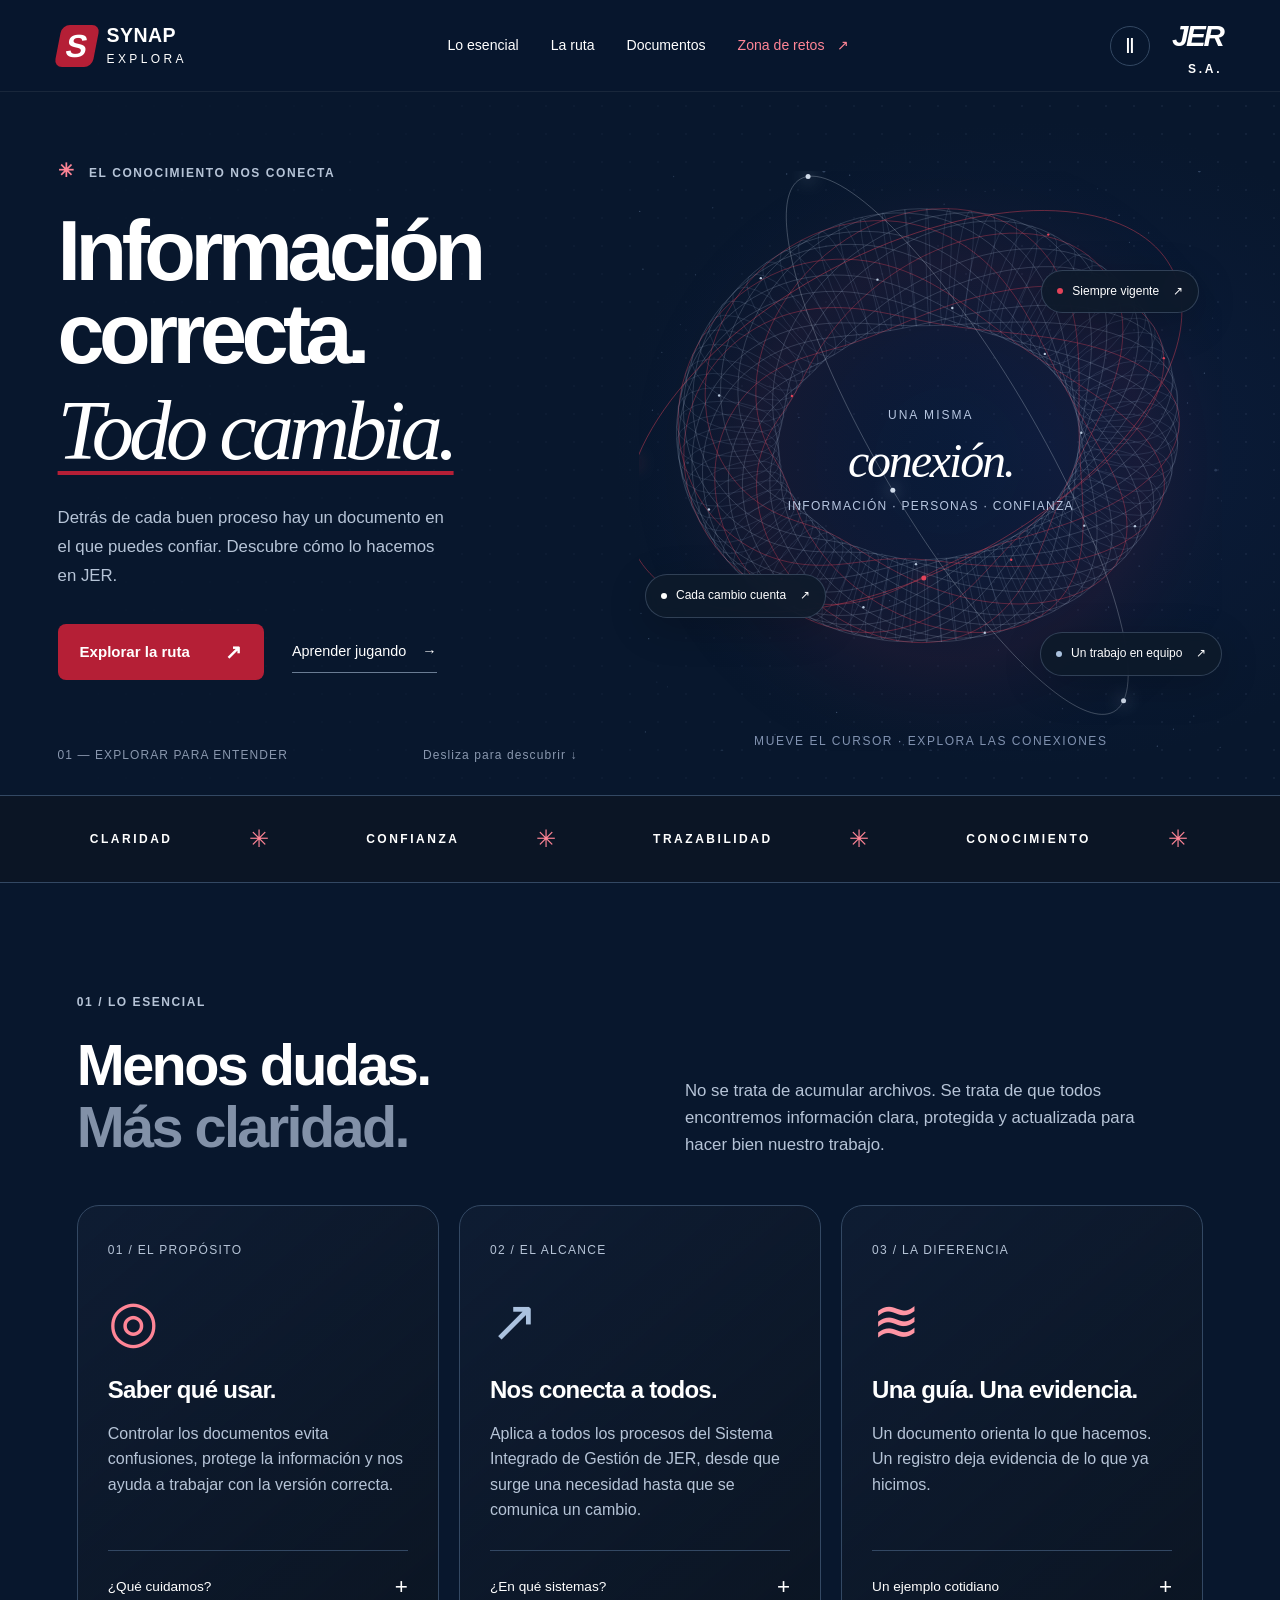
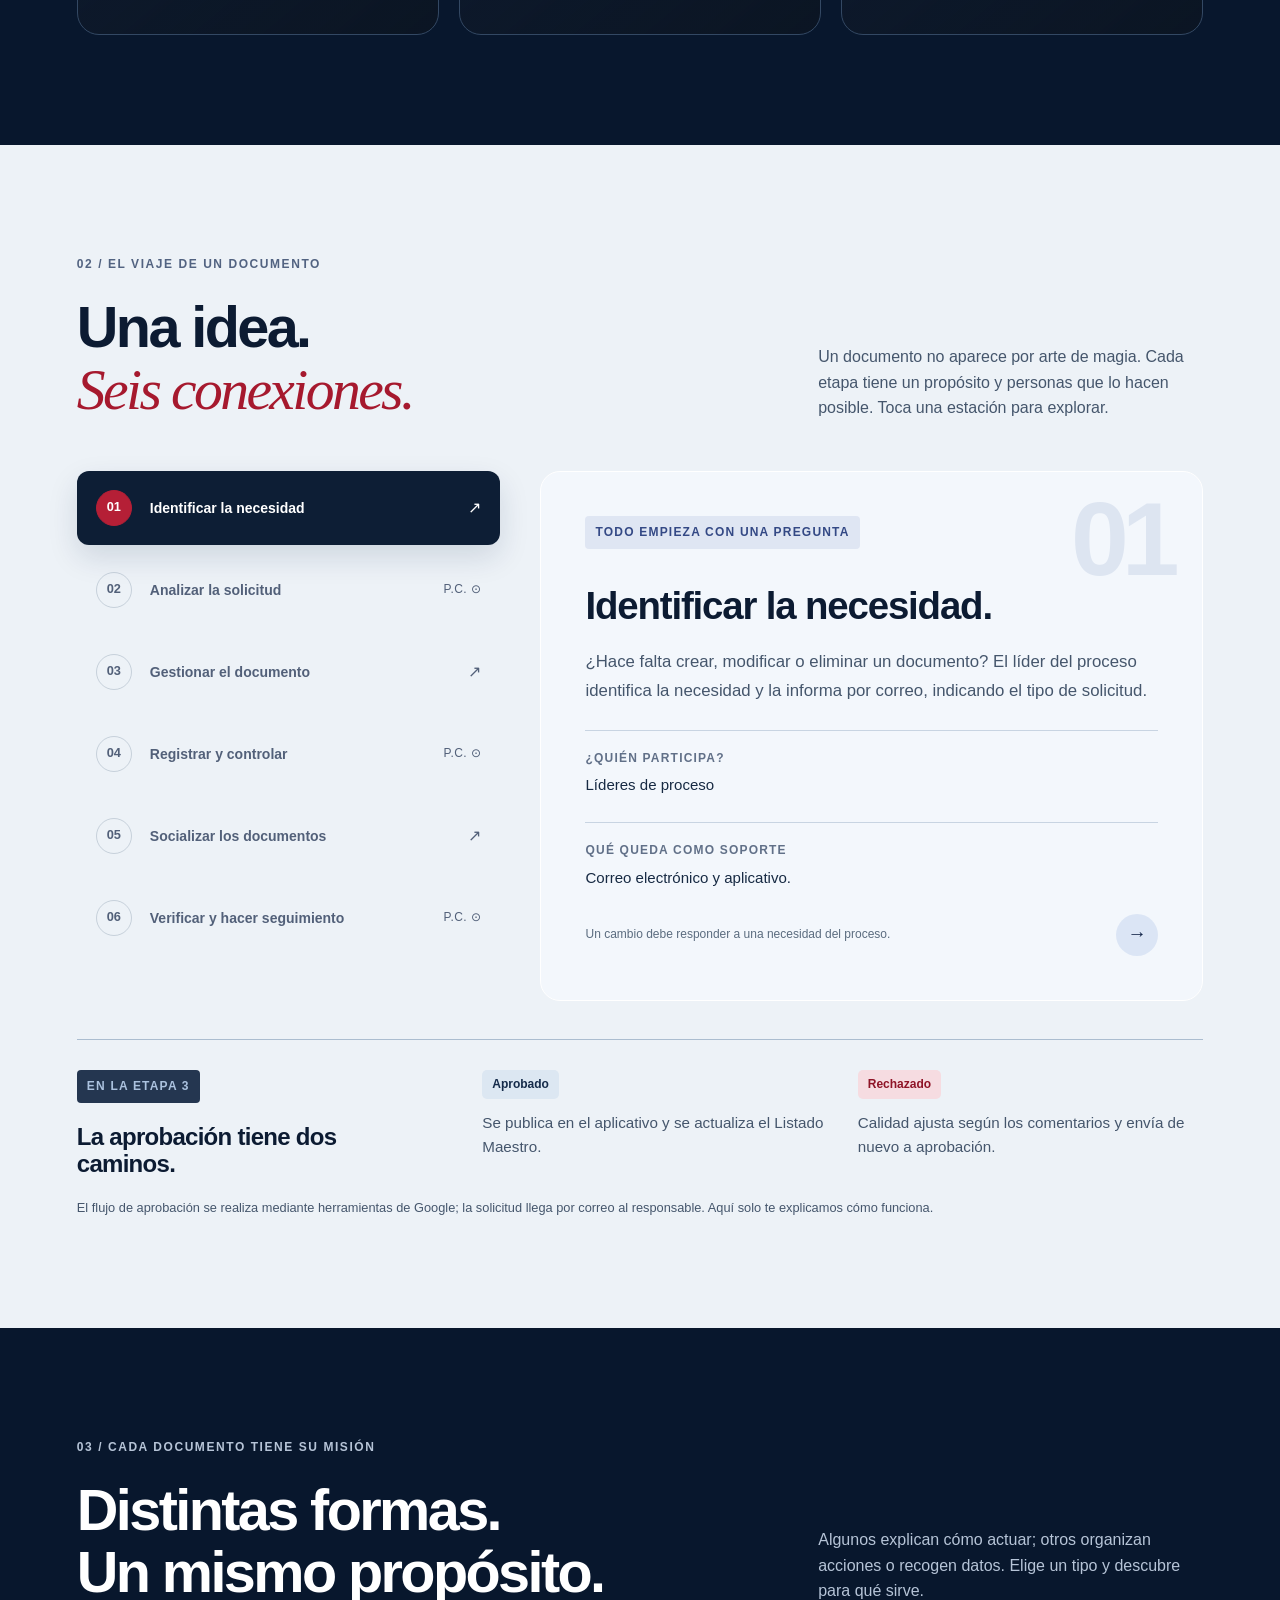
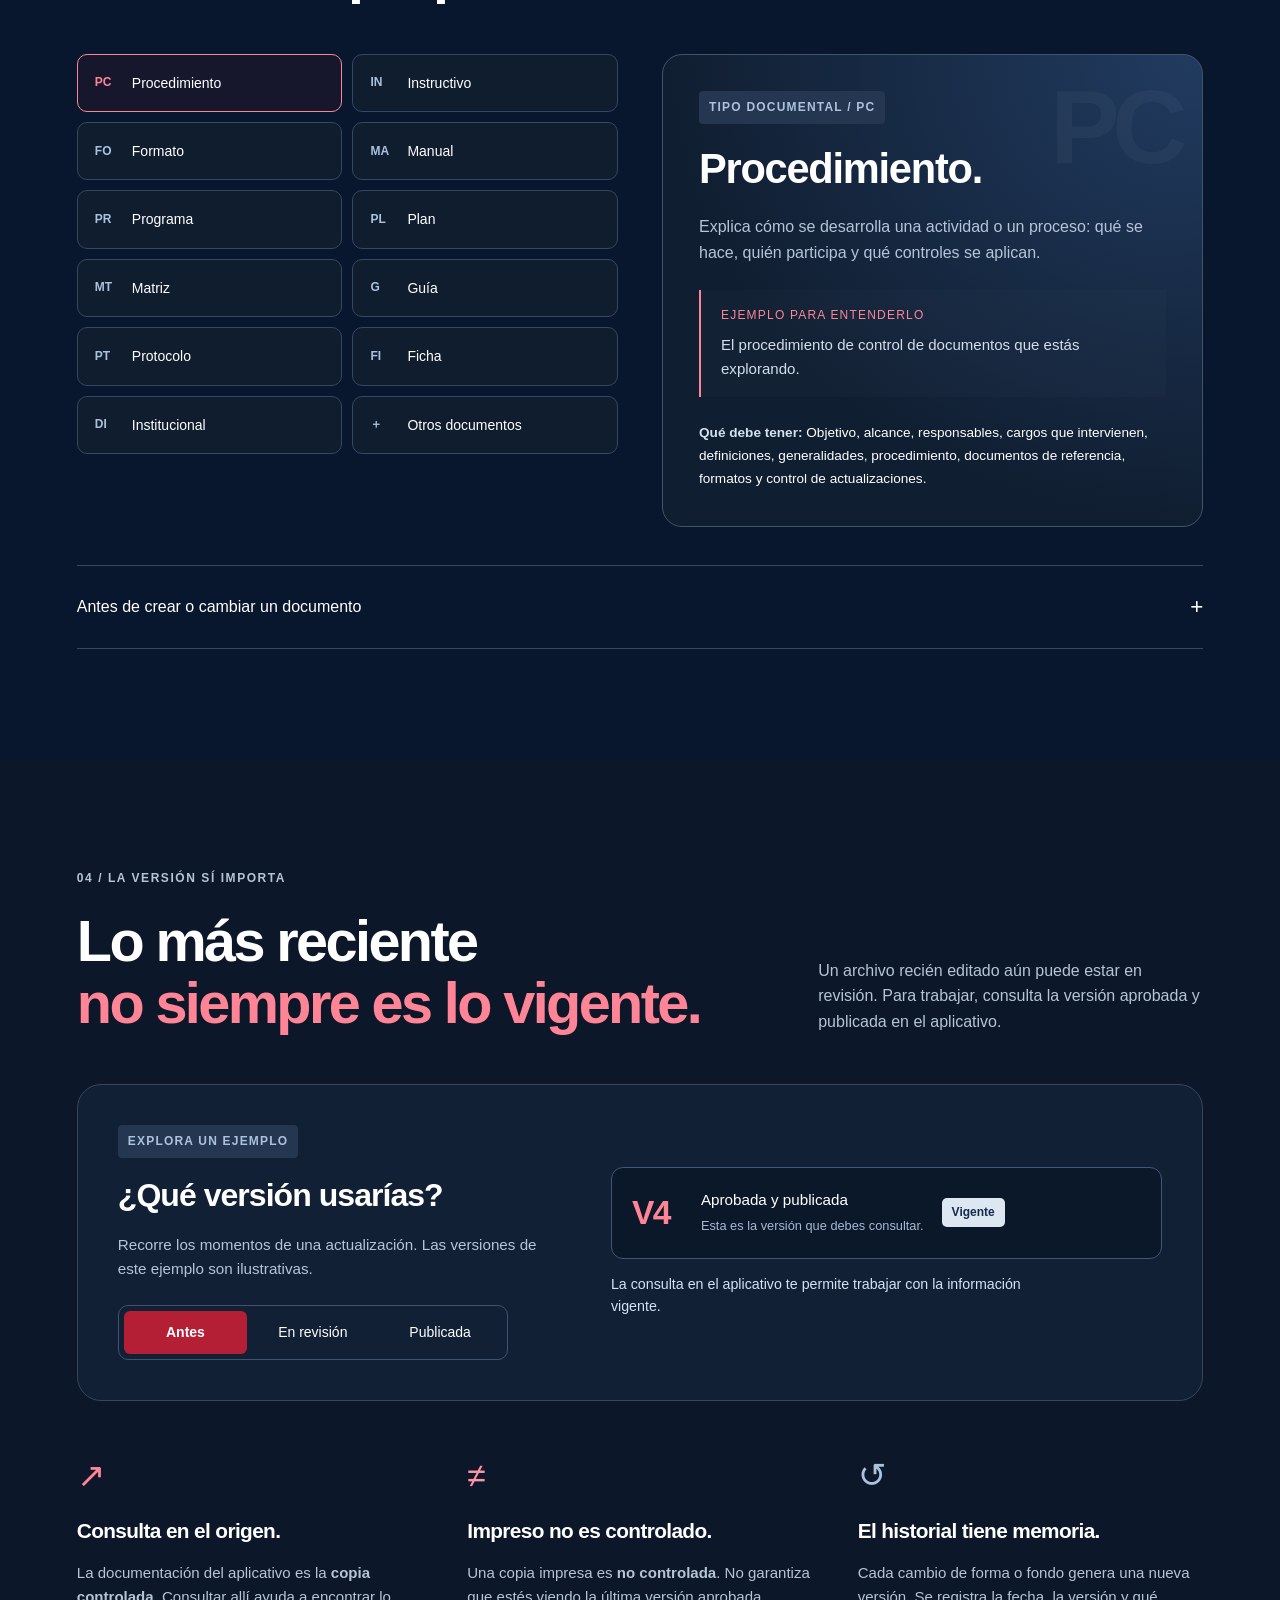
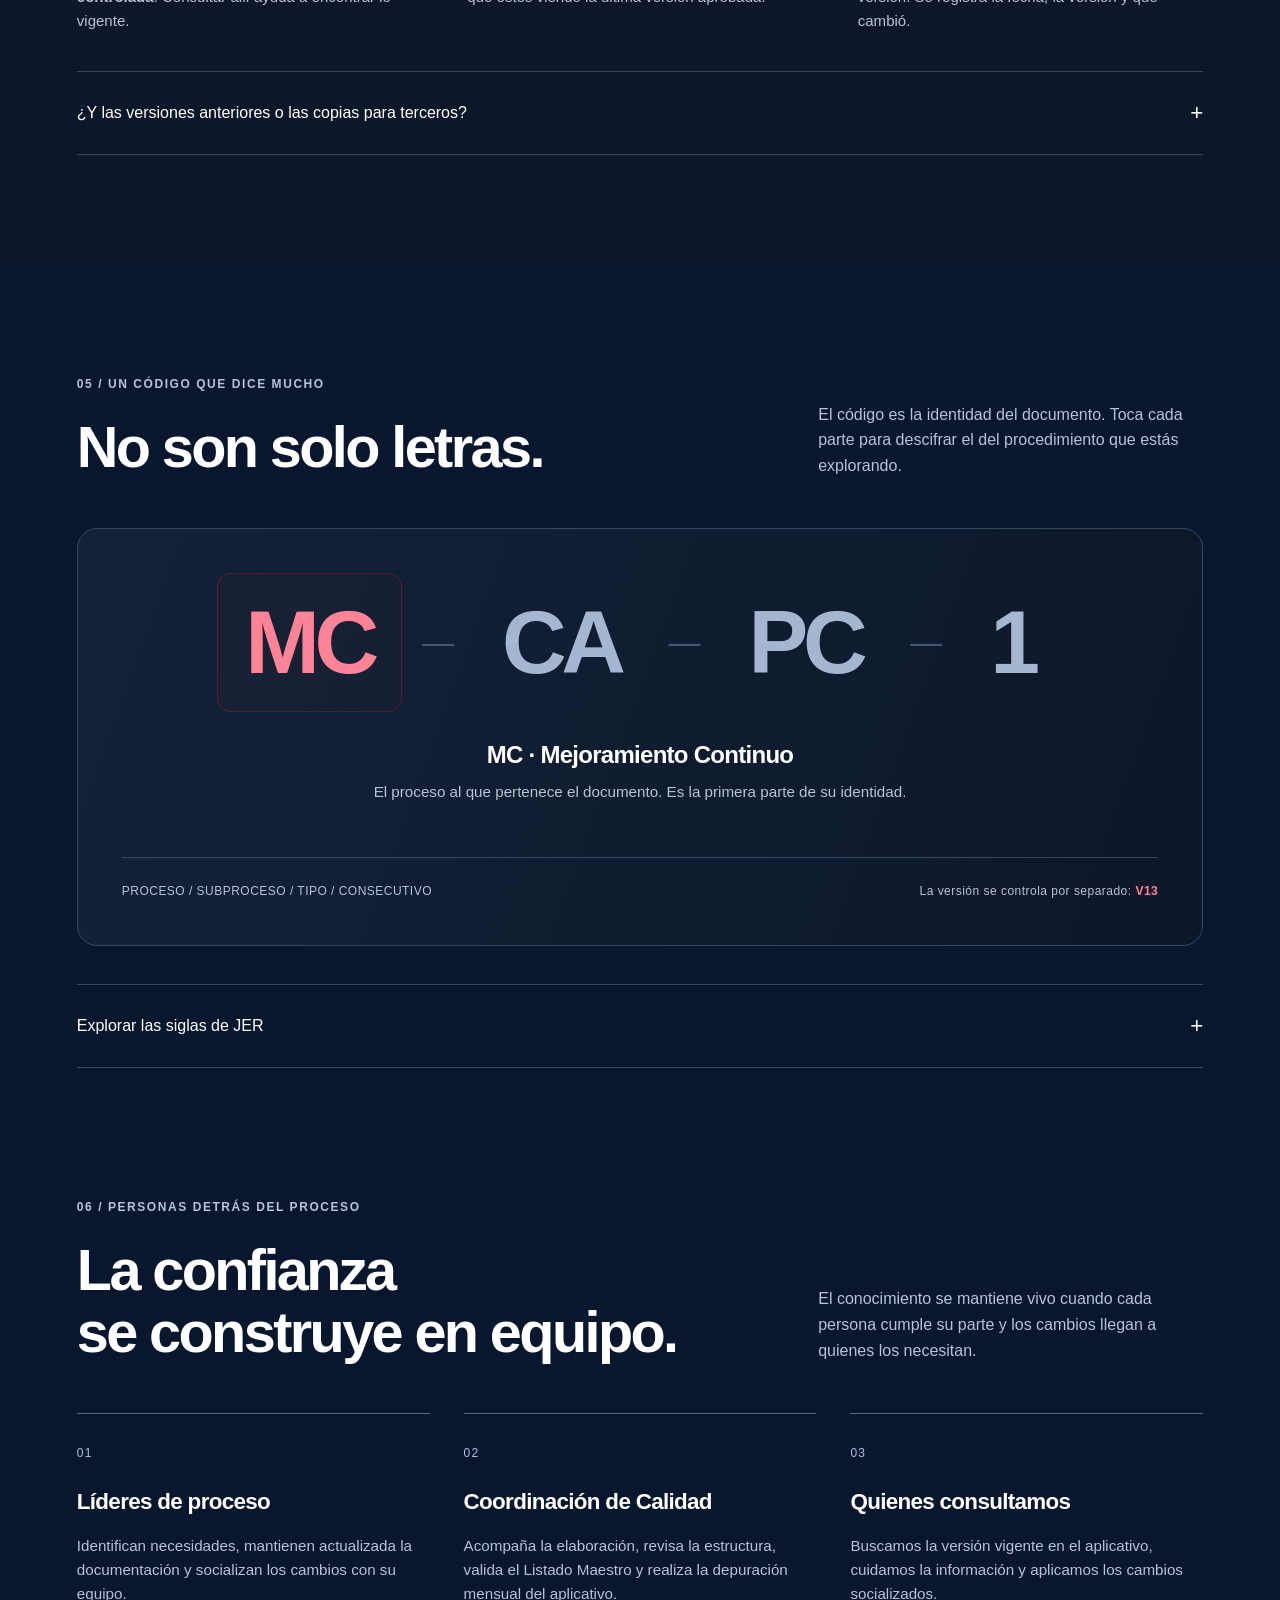
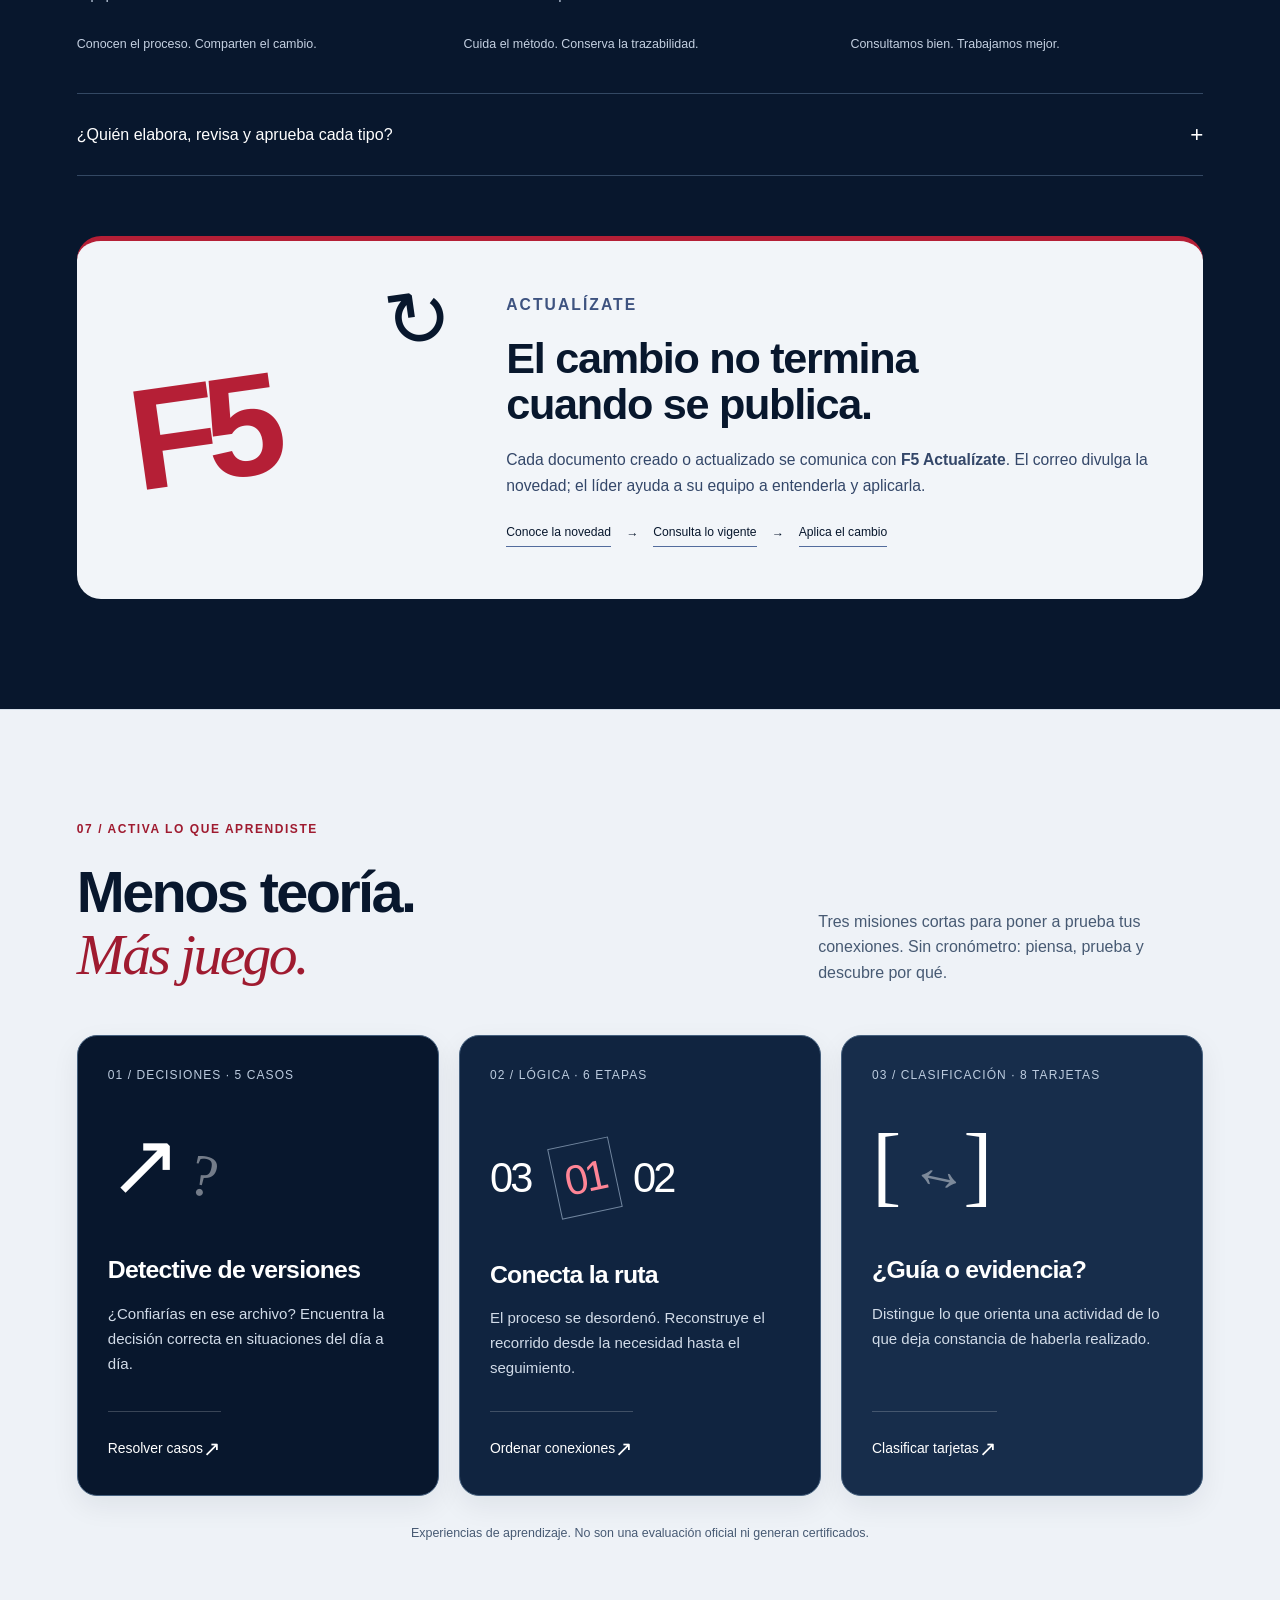
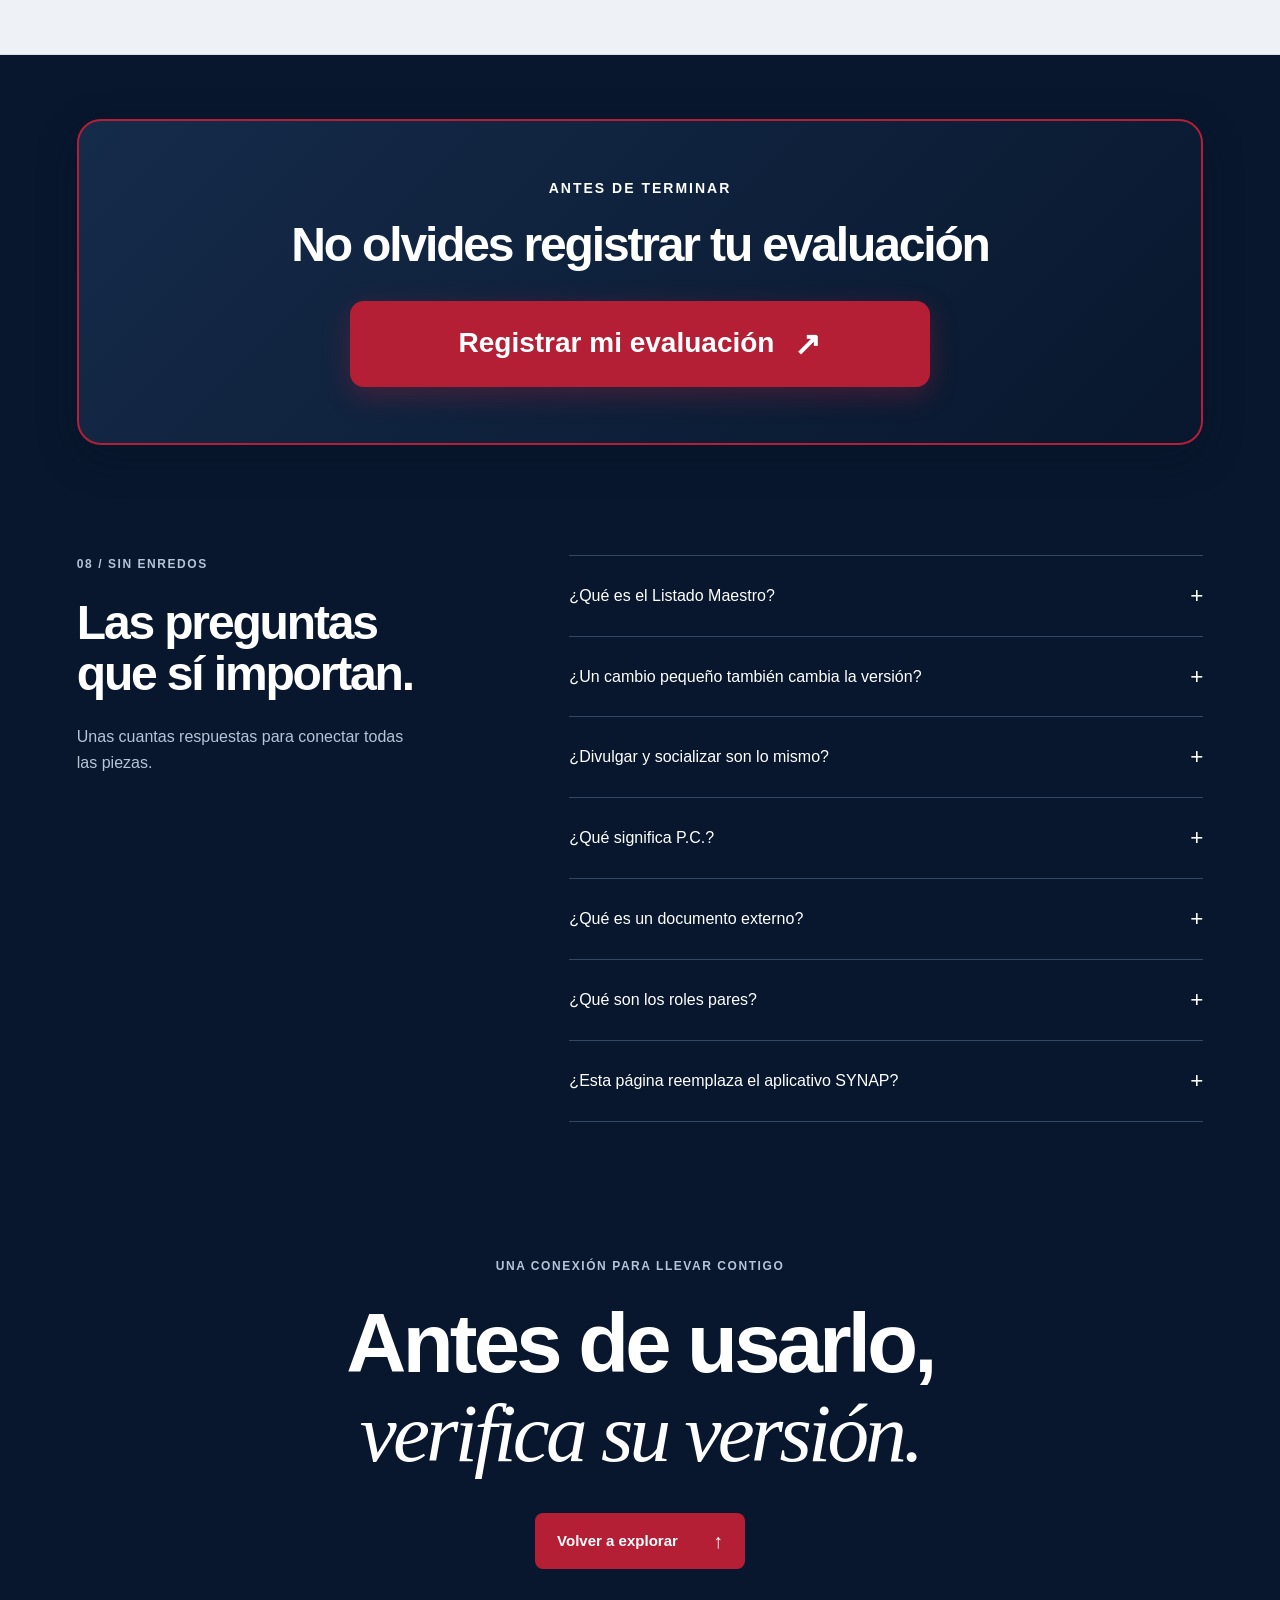
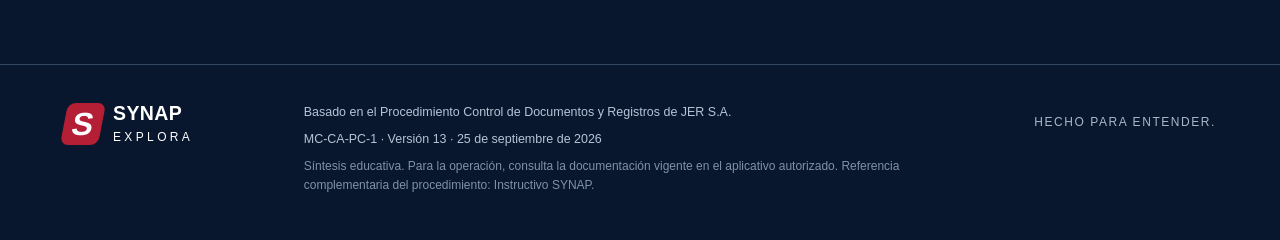
==== commit 7df41232: "Revamp games section styles and button design Updated styles for games section and modified button a" ====
--- a/index.html
+++ b/index.html
@@ -31,8 +31,13 @@
 .station[aria-selected=true] .station-num{background:var(--jer-red);border-color:var(--jer-red);color:#fff}
 .segmented button[aria-pressed=true]{background:var(--jer-red);color:#fff}
 .type-tab[aria-selected=true]{border-color:var(--accent);background:#b51f3615}
-.games-section{background:var(--jer-red);color:#fff}
-.games-section .eyebrow,.games-section .section-top>p,.games-section .game-disclaimer{color:#fff}
+.games-section{background:#eef2f7;color:var(--jer-navy);border-top:1px solid #d7e0eb;border-bottom:1px solid #d7e0eb}
+.games-section .eyebrow{color:#9f1b30}
+.games-section .section-top h2{color:var(--jer-navy)}
+.games-section .section-top h2 em{color:#9f1b30}
+.games-section .section-top>p,.games-section .game-disclaimer{color:#475a73}
+.games-section .game-card{box-shadow:0 10px 28px #08172d12}
+.games-section .game-card:hover{box-shadow:0 18px 36px #08172d26;border-color:#b51f36}
 .game-card,.game-card:nth-child(2),.game-card:nth-child(3){background:var(--jer-navy);border-color:#45607e}
 .game-card:nth-child(2){background:#102440}.game-card:nth-child(3){background:#172d4b}
 .game-card .game-meta,.game-card:nth-child(2) .game-meta,.game-card:nth-child(3) .game-meta{color:#bdccdf}
@@ -98,7 +103,7 @@
 <section aria-labelledby="evaluation-title" style="margin:clamp(28px,5vw,64px) 6% 0;padding:clamp(28px,5vw,56px) 20px;text-align:center;background:linear-gradient(135deg,#152b4a,#08172d);border:2px solid #b51f36;border-radius:24px;box-shadow:0 12px 40px #05112455;">
   <p style="margin:0 0 18px;color:#fff;font-size:14px;font-weight:700;letter-spacing:2px;">ANTES DE TERMINAR</p>
   <h2 id="evaluation-title" style="margin:0 auto 28px;max-width:800px;color:#fff;font-size:clamp(28px,4vw,48px);line-height:1.15;">No olvides registrar tu evaluación</h2>
-  <a id="training-link" class="button" href="https://metaadmin.redjer.com/capacitacion/formulario?id=66" style="background:#ecd5d8;color:#fff;display:flex;align-items:center;justify-content:center;gap:20px;width:100%;max-width:580px;min-height:86px;margin:auto;padding:22px 24px;border-radius:14px;font-size:clamp(20px,2.4vw,28px);font-weight:800;line-height:1.3;box-shadow:0 8px 28px #b51f3655;">
+  <a id="training-link" class="button" href="https://metaadmin.redjer.com/capacitacion/formulario?id=66" style="background:#b51f36;color:#fff;display:flex;align-items:center;justify-content:center;gap:20px;width:100%;max-width:580px;min-height:86px;margin:auto;padding:22px 24px;border-radius:14px;font-size:clamp(20px,2.4vw,28px);font-weight:800;line-height:1.3;box-shadow:0 8px 28px #b51f3655;">
     Registrar mi evaluación <span aria-hidden="true" style="font-size:32px;flex-shrink:0;">↗</span>
   </a>
 </section>
